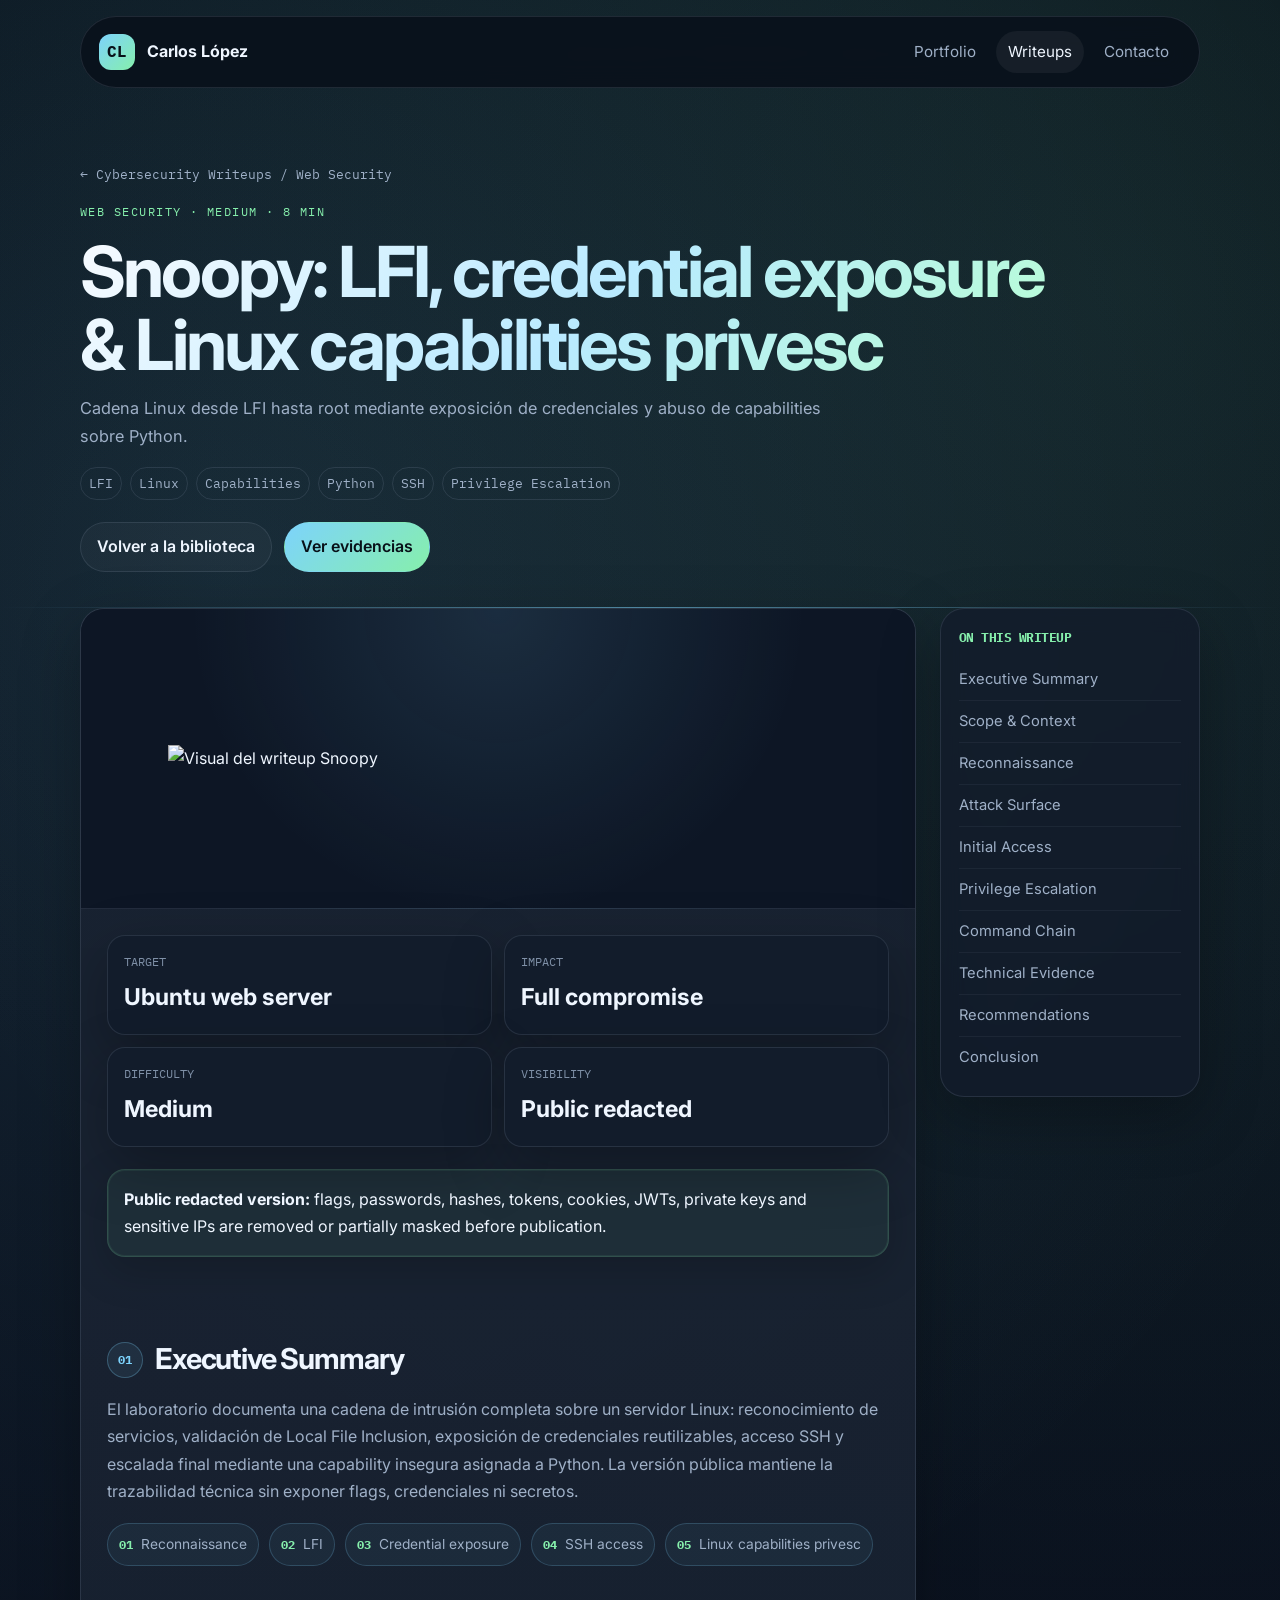
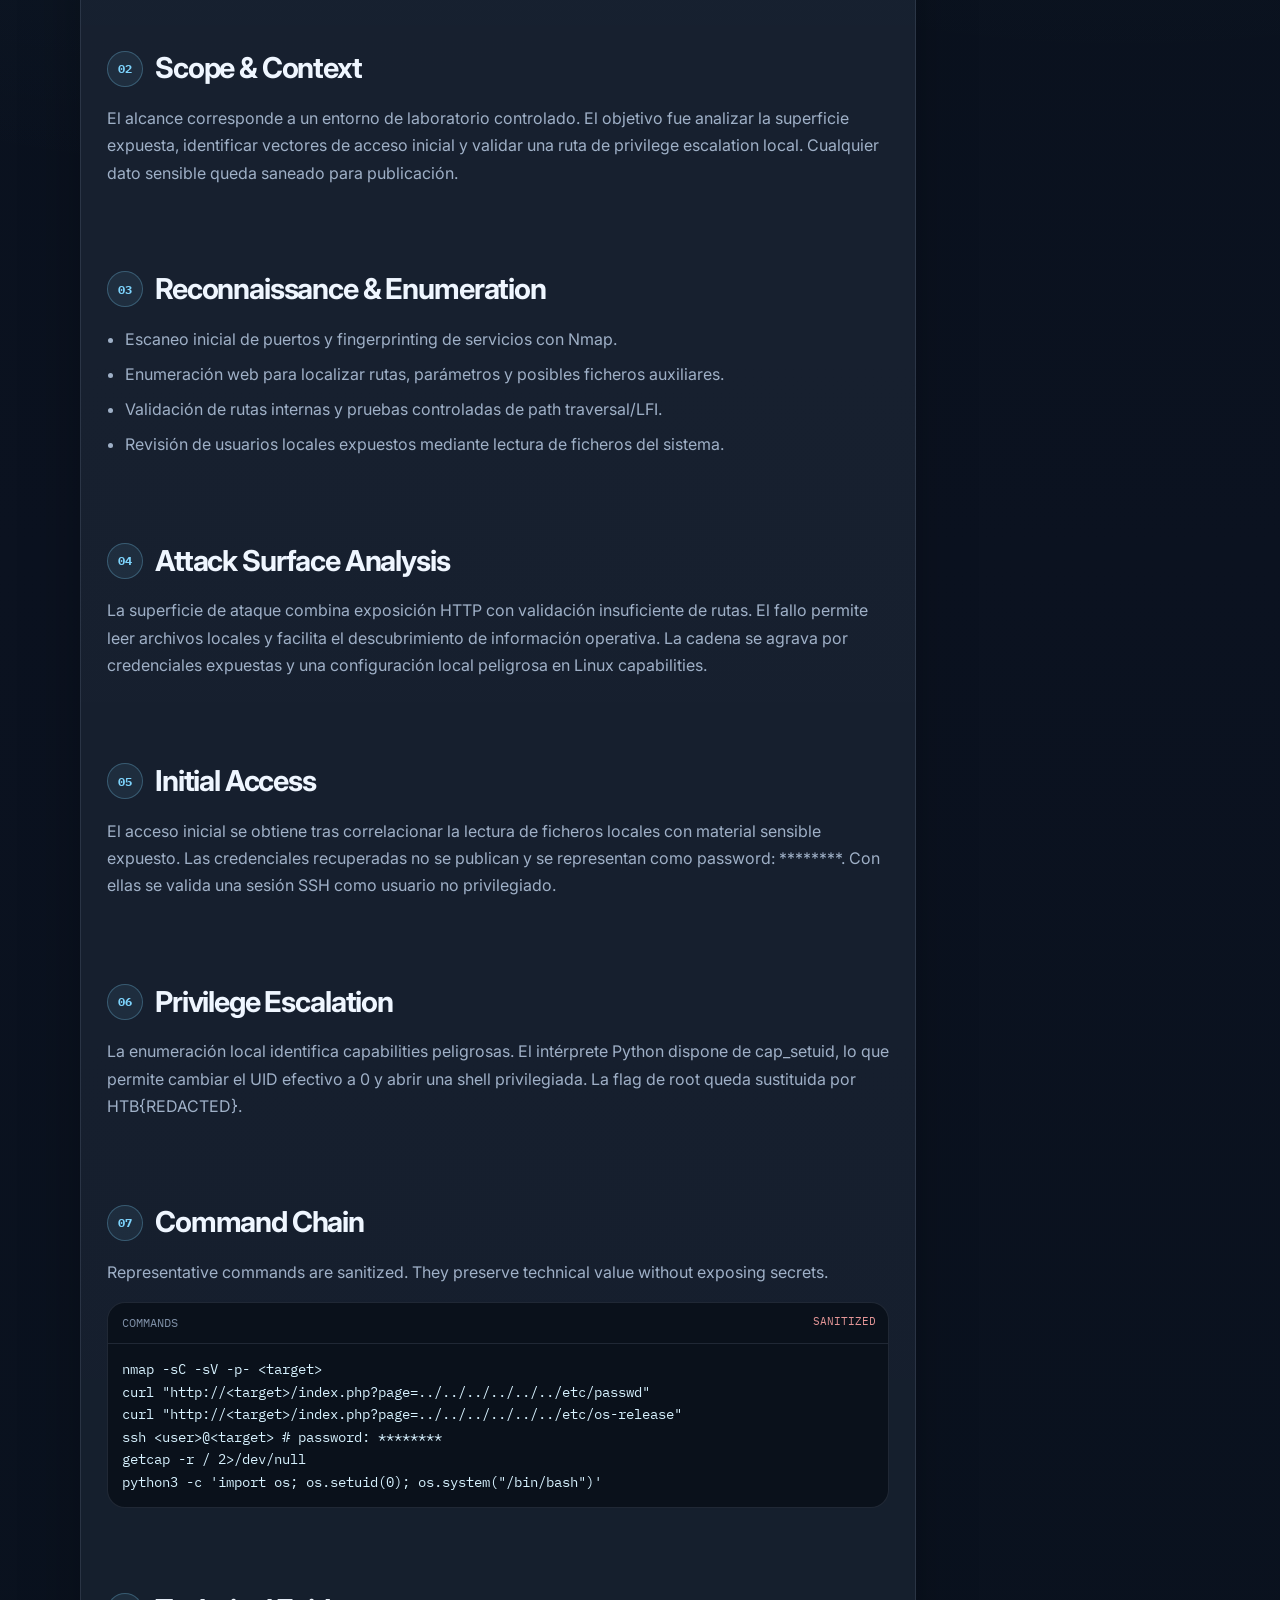
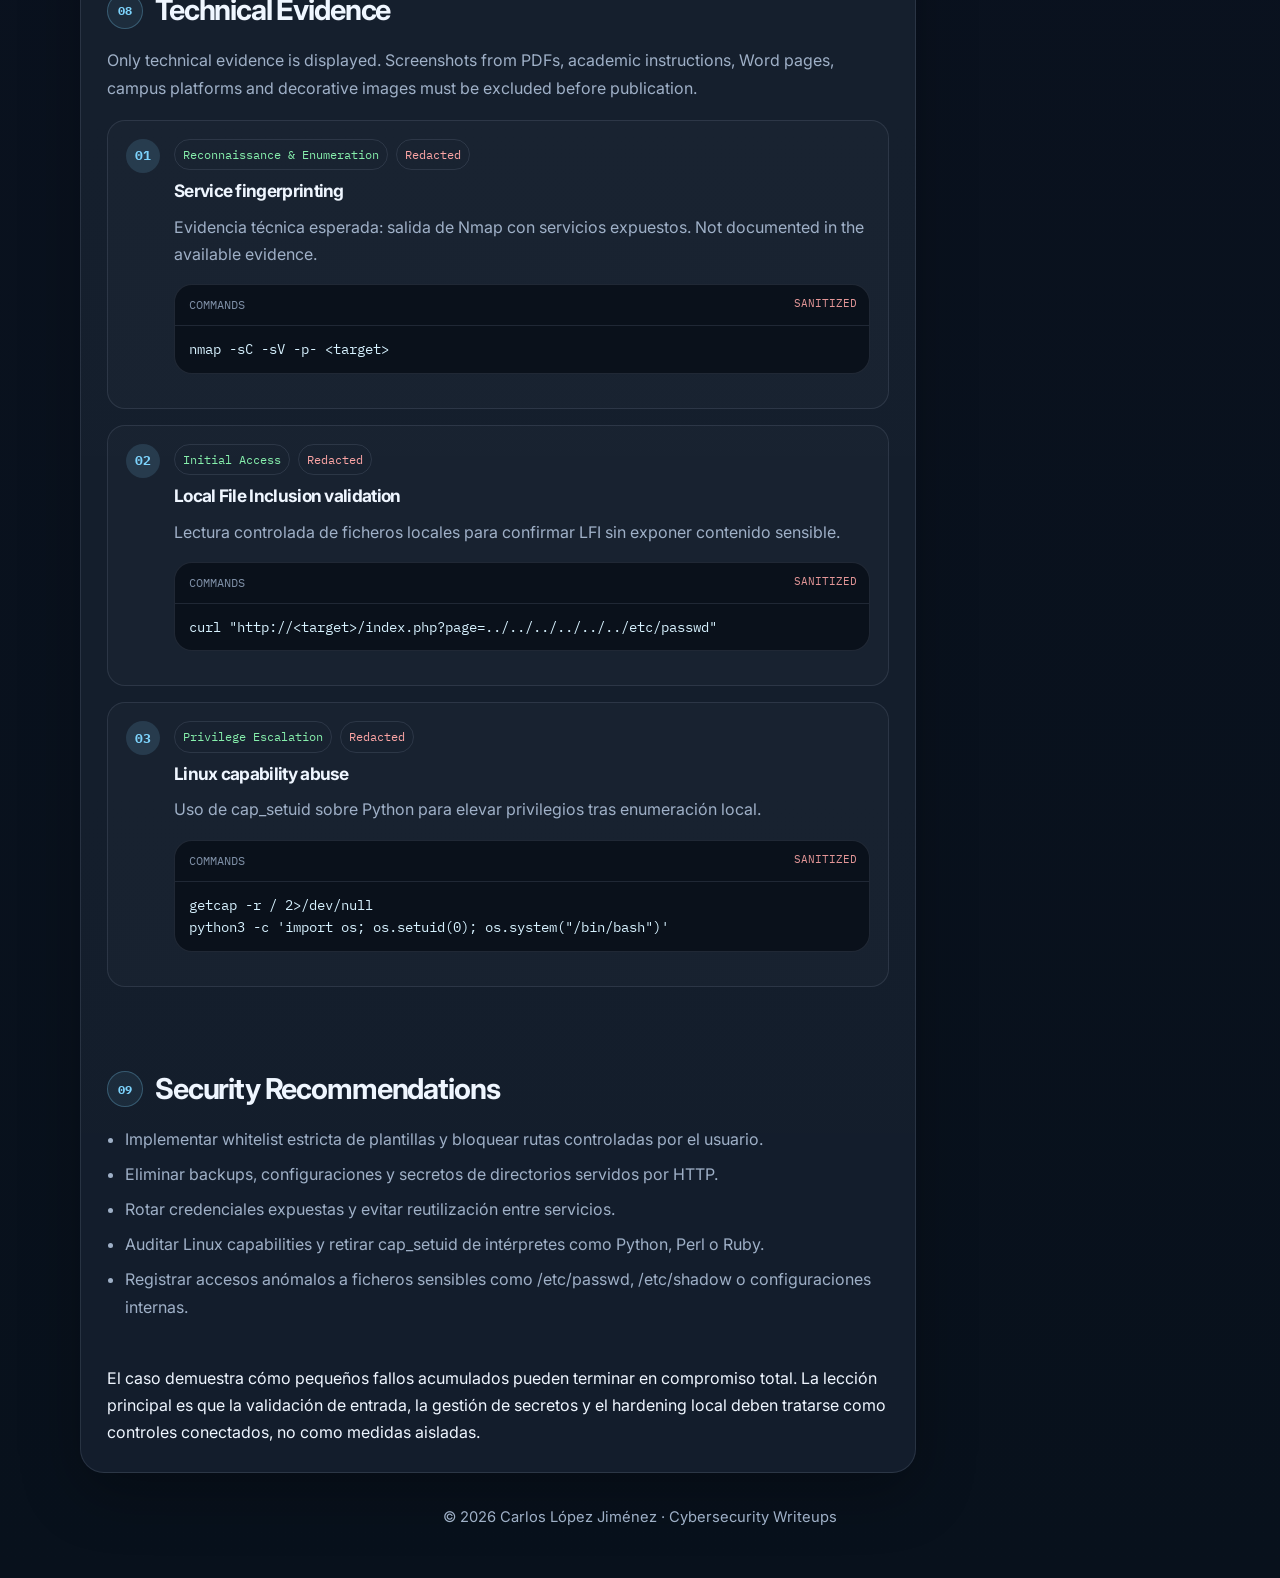
==== writeup.html @ 71ca0dce "Enable premium styling on dynamic writeup page" ====
<!DOCTYPE html>
<html lang="es">
<head>
  <meta charset="UTF-8" />
  <meta name="viewport" content="width=device-width, initial-scale=1.0" />
  <title>Cybersecurity Writeup | Carlos López Jiménez</title>
  <meta
    name="description"
    content="Writeup técnico web-first con metodología ofensiva, evidencias saneadas, recomendaciones y lectura premium para recruiters."
  />
  <meta property="og:title" content="Cybersecurity Writeup | Carlos López Jiménez" />
  <meta property="og:description" content="Writeup ofensivo profesional con cadena de ataque, evidencias y mitigaciones." />
  <meta property="og:type" content="article" />
  <link rel="preconnect" href="https://fonts.googleapis.com" />
  <link rel="preconnect" href="https://fonts.gstatic.com" crossorigin />
  <link
    href="https://fonts.googleapis.com/css2?family=IBM+Plex+Mono:wght@400;500;600&family=Inter:wght@400;500;600;700;800;900&display=swap"
    rel="stylesheet"
  />
  <link rel="stylesheet" href="assets/writeups/writeups.css" />
  <link rel="stylesheet" href="assets/writeups/writeups-premium.css" />
</head>
<body class="detail-page">
  <nav class="nav">
    <a class="brand" href="index.html">
      <span class="brand-mark">CL</span>
      <span>Carlos López</span>
    </a>
    <div class="nav-links">
      <a href="index.html">Portfolio</a>
      <a class="active" href="writeups.html">Writeups</a>
      <a href="index.html#contact">Contacto</a>
    </div>
  </nav>

  <header class="detail-hero">
    <div class="container">
      <div class="breadcrumb"><a href="writeups.html">← Cybersecurity Writeups</a> / <span id="breadcrumbCategory">Loading</span></div>
      <div class="eyebrow" id="detailEyebrow">Cybersecurity Writeup</div>
      <h1 id="detailTitle">Loading writeup...</h1>
      <p class="lead" id="detailSummary"></p>
      <div class="tag-strip" id="detailTags"></div>
      <div class="hero-actions">
        <a class="btn btn-secondary" href="writeups.html">Volver a la biblioteca</a>
        <a class="btn btn-primary" href="#technical-evidence">Ver evidencias</a>
      </div>
    </div>
  </header>

  <main class="container detail-grid">
    <article class="article">
      <div class="article-cover article-cover-soft">
        <img id="detailCover" alt="Visual del writeup" src="assets/imgs/cover-linux.svg" />
      </div>

      <div class="article-content">
        <section class="mini-metrics" aria-label="Resumen técnico">
          <div class="mini"><span>Target</span><strong id="metricTarget">Not documented</strong></div>
          <div class="mini"><span>Impact</span><strong id="metricImpact">Not documented</strong></div>
          <div class="mini"><span>Difficulty</span><strong id="metricDifficulty">Not documented</strong></div>
          <div class="mini"><span>Visibility</span><strong id="metricVisibility">Public redacted</strong></div>
        </section>

        <div class="callout">
          <strong>Public redacted version:</strong> flags, passwords, hashes, tokens, cookies, JWTs, private keys and sensitive IPs are removed or partially masked before publication.
        </div>

        <section id="executive-summary" class="writeup-section">
          <h2>Executive Summary</h2>
          <p id="executiveSummary"></p>
          <div class="kill-chain" id="killChain"></div>
        </section>

        <section id="scope-context" class="writeup-section">
          <h2>Scope &amp; Context</h2>
          <p id="scopeContext"></p>
        </section>

        <section id="reconnaissance-enumeration" class="writeup-section">
          <h2>Reconnaissance &amp; Enumeration</h2>
          <ul id="reconnaissanceEnumeration"></ul>
        </section>

        <section id="attack-surface-analysis" class="writeup-section">
          <h2>Attack Surface Analysis</h2>
          <p id="attackSurfaceAnalysis"></p>
        </section>

        <section id="initial-access" class="writeup-section">
          <h2>Initial Access</h2>
          <p id="initialAccess"></p>
        </section>

        <section id="privilege-escalation" class="writeup-section">
          <h2>Privilege Escalation</h2>
          <p id="privilegeEscalation"></p>
        </section>

        <section id="commands" class="writeup-section">
          <h2>Command Chain</h2>
          <p>Representative commands are sanitized. They preserve technical value without exposing secrets.</p>
          <div class="code"><pre id="commandChain"></pre></div>
        </section>

        <section id="technical-evidence" class="writeup-section">
          <h2>Technical Evidence</h2>
          <p>Only technical evidence is displayed. Screenshots from PDFs, academic instructions, Word pages, campus platforms and decorative images must be excluded before publication.</p>
          <div class="evidence-steps" id="evidenceSteps"></div>
        </section>

        <section id="security-recommendations" class="writeup-section">
          <h2>Security Recommendations</h2>
          <ul id="securityRecommendations"></ul>
        </section>

        <section id="conclusion" class="writeup-section">
          <h2>Conclusion</h2>
          <p id="conclusion"></p>
        </section>
      </div>
    </article>

    <aside class="toc">
      <h3>On this writeup</h3>
      <a href="#executive-summary">Executive Summary</a>
      <a href="#scope-context">Scope &amp; Context</a>
      <a href="#reconnaissance-enumeration">Reconnaissance</a>
      <a href="#attack-surface-analysis">Attack Surface</a>
      <a href="#initial-access">Initial Access</a>
      <a href="#privilege-escalation">Privilege Escalation</a>
      <a href="#commands">Command Chain</a>
      <a href="#technical-evidence">Technical Evidence</a>
      <a href="#security-recommendations">Recommendations</a>
      <a href="#conclusion">Conclusion</a>
    </aside>
  </main>

  <footer class="page-footer">© 2026 Carlos López Jiménez · Cybersecurity Writeups</footer>
  <script src="assets/writeups/writeups-data.js"></script>
  <script src="assets/writeups/writeup-detail.js"></script>
</body>
</html>
---- assets/writeups/writeups.css ----
:root {
  --bg: #0b111b;
  --bg-soft: #101827;
  --panel: #121c2b;
  --panel-2: #162234;
  --line: rgba(148, 163, 184, 0.16);
  --text: #eff6ff;
  --muted: #9fb0c7;
  --soft: #7f90a7;
  --accent: #7dd3fc;
  --accent-2: #86efac;
  --danger: #fca5a5;
  --radius-lg: 24px;
  --radius-md: 18px;
  --radius-sm: 14px;
  --shadow: 0 20px 60px rgba(0, 0, 0, 0.28);
  --max: 1120px;
  --font-body: "Inter", sans-serif;
  --font-mono: "IBM Plex Mono", monospace;
}

* {
  box-sizing: border-box;
  margin: 0;
  padding: 0;
}

html {
  scroll-behavior: smooth;
}

body {
  overflow-x: hidden;
  background: linear-gradient(180deg, #09111b 0%, #0b1220 100%);
  color: var(--text);
  font-family: var(--font-body);
  line-height: 1.7;
}

a {
  color: inherit;
  text-decoration: none;
}

img {
  display: block;
  max-width: 100%;
}

.container {
  width: min(var(--max), calc(100% - 32px));
  margin: 0 auto;
}

.nav {
  position: sticky;
  top: 0;
  z-index: 100;
  display: flex;
  align-items: center;
  justify-content: space-between;
  gap: 16px;
  width: min(var(--max), calc(100% - 32px));
  margin: 16px auto 0;
  padding: 14px 18px;
  border: 1px solid var(--line);
  border-radius: 999px;
  background: rgba(9, 17, 27, 0.9);
  backdrop-filter: blur(14px);
}

.brand {
  display: inline-flex;
  align-items: center;
  gap: 12px;
  font-weight: 700;
}

.brand-mark {
  display: grid;
  place-items: center;
  width: 36px;
  height: 36px;
  border-radius: 12px;
  background: linear-gradient(135deg, var(--accent), var(--accent-2));
  color: #081018;
  font-family: var(--font-mono);
  font-weight: 700;
}

.nav-links {
  display: flex;
  flex-wrap: wrap;
  gap: 8px;
}

.nav-links a {
  padding: 8px 12px;
  border-radius: 999px;
  color: var(--muted);
  font-size: 0.95rem;
}

.nav-links a:hover,
.nav-links a.active {
  color: var(--text);
  background: rgba(255, 255, 255, 0.05);
}

.hero,
.detail-hero {
  padding: 64px 0 36px;
}

.library-header {
  display: grid;
  grid-template-columns: minmax(0, 1fr) 300px;
  gap: 24px;
  align-items: start;
}

.eyebrow {
  margin-bottom: 12px;
  color: var(--accent-2);
  font-family: var(--font-mono);
  font-size: 0.76rem;
  letter-spacing: 0.12em;
  text-transform: uppercase;
}

h1,
.section-title,
h2,
h3 {
  letter-spacing: -0.04em;
}

h1 {
  margin-bottom: 14px;
  font-size: clamp(2.6rem, 6vw, 4.4rem);
  line-height: 1.04;
}

.section-title {
  font-size: clamp(1.8rem, 4vw, 2.8rem);
  line-height: 1.08;
}

.lead,
.article-content p,
.article-content li,
.toolbar-label,
.evidence figcaption,
.step-evidence figcaption {
  color: var(--muted);
}

.lead {
  max-width: 760px;
  font-size: 1.02rem;
}

.hero-actions,
.actions {
  display: flex;
  flex-wrap: wrap;
  gap: 12px;
  margin-top: 22px;
}

.btn {
  display: inline-flex;
  align-items: center;
  justify-content: center;
  min-height: 44px;
  padding: 10px 16px;
  border: 1px solid var(--line);
  border-radius: 999px;
  font-weight: 600;
  transition: 0.2s ease;
}

.btn:hover {
  border-color: rgba(125, 211, 252, 0.34);
  transform: translateY(-1px);
}

.btn-primary {
  background: linear-gradient(135deg, var(--accent), var(--accent-2));
  color: #081018;
  border-color: transparent;
}

.btn-secondary {
  background: rgba(255, 255, 255, 0.03);
}

.library-stats,
.mini-metrics {
  display: grid;
  grid-template-columns: repeat(2, 1fr);
  gap: 12px;
}

.mini {
  padding: 16px;
  border: 1px solid var(--line);
  border-radius: var(--radius-md);
  background: var(--panel);
  box-shadow: var(--shadow);
}

.mini span {
  display: block;
  color: var(--soft);
  font-family: var(--font-mono);
  font-size: 0.76rem;
  text-transform: uppercase;
}

.mini strong {
  display: block;
  margin-top: 6px;
  font-size: 1.45rem;
}

.section {
  padding: 40px 0 56px;
}

.toolbar-simple {
  display: grid;
  grid-template-columns: minmax(0, 1.2fr) 1fr 1fr;
  gap: 16px;
  margin-bottom: 28px;
  padding: 18px;
  border: 1px solid var(--line);
  border-radius: var(--radius-lg);
  background: var(--panel);
  box-shadow: var(--shadow);
}

.toolbar-field {
  display: grid;
  gap: 10px;
}

.toolbar-label {
  font-family: var(--font-mono);
  font-size: 0.76rem;
  text-transform: uppercase;
}

.search {
  width: 100%;
  min-height: 46px;
  padding: 0 14px;
  border: 1px solid var(--line);
  border-radius: 14px;
  background: var(--bg-soft);
  color: var(--text);
  font: inherit;
}

.filters {
  display: flex;
  flex-wrap: wrap;
  gap: 8px;
}

.chip {
  padding: 9px 12px;
  border: 1px solid var(--line);
  border-radius: 999px;
  background: var(--bg-soft);
  color: var(--muted);
  cursor: pointer;
  font: inherit;
  font-size: 0.85rem;
}

.chip.active,
.chip:hover {
  color: var(--text);
  border-color: rgba(125, 211, 252, 0.34);
}

.results-head {
  display: flex;
  align-items: end;
  justify-content: space-between;
  gap: 16px;
  margin-bottom: 24px;
}

.results-count {
  color: var(--muted);
  font-family: var(--font-mono);
  font-size: 0.82rem;
}

.grid,
.library-grid {
  display: grid;
  grid-template-columns: repeat(3, 1fr);
  gap: 18px;
}

.card,
.home-writeup-card {
  border: 1px solid var(--line);
  border-radius: var(--radius-lg);
  overflow: hidden;
  background: var(--panel);
  box-shadow: var(--shadow);
}

.card-preview,
.home-writeup-card .visual {
  position: relative;
  height: 190px;
  overflow: hidden;
  border-bottom: 1px solid var(--line);
}

.card-preview img,
.home-writeup-card .visual img {
  width: 100%;
  height: 100%;
  object-fit: cover;
}

.card-overlay-meta {
  position: absolute;
  inset: 12px 12px auto 12px;
  display: flex;
  justify-content: space-between;
  gap: 8px;
}

.card-difficulty,
.card-date,
.badge {
  padding: 6px 9px;
  border-radius: 999px;
  background: rgba(9, 17, 27, 0.8);
  border: 1px solid var(--line);
  color: var(--text);
  font-family: var(--font-mono);
  font-size: 0.72rem;
}

.card-body,
.home-writeup-card .body {
  padding: 18px;
}

.card-top {
  display: flex;
  align-items: center;
  justify-content: space-between;
  gap: 12px;
  margin-bottom: 12px;
}

.icon {
  font-size: 1.2rem;
}

.card h2,
.home-writeup-card h3 {
  margin-bottom: 8px;
  font-size: 1.12rem;
}

.card p,
.home-writeup-card p {
  color: var(--muted);
  font-size: 0.95rem;
}

.meta,
.tag-strip,
.card-foot,
.home-writeup-card .meta,
.home-writeup-card .tags,
.home-writeup-card .footer {
  display: flex;
  flex-wrap: wrap;
  gap: 8px;
}

.meta,
.tag-strip,
.home-writeup-card .meta,
.home-writeup-card .tags {
  margin-top: 14px;
}

.meta span,
.tag,
.card-foot,
.home-writeup-card .meta span,
.home-writeup-card .tags span,
.home-writeup-card .footer {
  color: var(--muted);
  font-size: 0.8rem;
}

.tag,
.home-writeup-card .tags span {
  padding: 5px 8px;
  border: 1px solid var(--line);
  border-radius: 999px;
  font-family: var(--font-mono);
}

.card-foot,
.home-writeup-card .footer {
  justify-content: space-between;
  margin-top: 16px;
}

.empty {
  display: none;
  margin-top: 18px;
  padding: 18px;
  border: 1px dashed var(--line);
  border-radius: var(--radius-md);
  color: var(--muted);
  text-align: center;
}

.breadcrumb {
  margin-bottom: 16px;
  color: var(--muted);
  font-family: var(--font-mono);
  font-size: 0.82rem;
}

.tag-strip {
  margin-top: 16px;
}

.detail-grid {
  display: grid;
  grid-template-columns: minmax(0, 1fr) 260px;
  gap: 24px;
  align-items: start;
}

.article,
.toc {
  border: 1px solid var(--line);
  border-radius: var(--radius-lg);
  background: var(--panel);
  box-shadow: var(--shadow);
}

.article-cover {
  height: 300px;
  overflow: hidden;
  border-bottom: 1px solid var(--line);
}

.article-cover img {
  width: 100%;
  height: 100%;
  object-fit: cover;
}

.article-cover-soft {
  display: flex;
  align-items: center;
  justify-content: center;
  background: radial-gradient(circle at top, rgba(125, 211, 252, 0.12), transparent 60%), #0d1625;
}

.article-cover-soft img {
  width: min(100%, 720px);
  height: auto;
  object-fit: contain;
  padding: 30px;
}

.article-content {
  padding: 26px;
}

.article-content h2 {
  margin: 34px 0 12px;
  font-size: 1.8rem;
}

.article-content h3 {
  margin-bottom: 8px;
  font-size: 1.08rem;
}

.article-content ul {
  padding-left: 18px;
}

.callout {
  margin-top: 22px;
  padding: 16px;
  border: 1px solid rgba(134, 239, 172, 0.18);
  border-radius: var(--radius-md);
  background: rgba(134, 239, 172, 0.06);
  color: var(--text);
}

.code {
  margin: 16px 0;
  border: 1px solid var(--line);
  border-radius: var(--radius-md);
  overflow: hidden;
  background: #0a111b;
}

.code.compact pre {
  padding: 12px 14px;
}

.code::before {
  content: "commands";
  display: block;
  padding: 10px 14px;
  border-bottom: 1px solid var(--line);
  color: var(--soft);
  font-family: var(--font-mono);
  font-size: 0.74rem;
  text-transform: uppercase;
}

pre {
  overflow: auto;
  padding: 14px;
  color: #d7f2ff;
  font-family: var(--font-mono);
  font-size: 0.88rem;
  line-height: 1.6;
}

.toc {
  position: sticky;
  top: 88px;
  padding: 18px;
}

.toc h3 {
  margin-bottom: 10px;
  color: var(--accent-2);
  font-family: var(--font-mono);
  font-size: 0.82rem;
  text-transform: uppercase;
}

.toc a {
  display: block;
  padding: 8px 0;
  color: var(--muted);
  font-size: 0.92rem;
}

.toc a:hover {
  color: var(--text);
}

.evidence-steps {
  display: grid;
  gap: 16px;
  margin-top: 18px;
}

.evidence-step {
  display: grid;
  grid-template-columns: auto minmax(0, 1fr);
  gap: 14px;
  padding: 18px;
  border: 1px solid var(--line);
  border-radius: var(--radius-md);
  background: rgba(255, 255, 255, 0.02);
}

.evidence-step-num {
  display: grid;
  place-items: center;
  width: 34px;
  height: 34px;
  border-radius: 999px;
  background: rgba(125, 211, 252, 0.14);
  color: var(--accent);
  font-family: var(--font-mono);
  font-size: 0.8rem;
  font-weight: 700;
}

.evidence-step-top {
  display: flex;
  flex-wrap: wrap;
  gap: 8px;
  align-items: center;
  margin-bottom: 6px;
}

.phase-badge,
.redacted-badge {
  display: inline-flex;
  align-items: center;
  padding: 5px 8px;
  border-radius: 999px;
  border: 1px solid var(--line);
  font-family: var(--font-mono);
  font-size: 0.72rem;
}

.phase-badge {
  color: var(--accent-2);
}

.redacted-badge {
  color: var(--danger);
}

.evidence-note {
  margin-top: 10px;
  padding-left: 12px;
  border-left: 2px solid rgba(125, 211, 252, 0.3);
  color: var(--muted);
  font-size: 0.92rem;
}

.accordion {
  margin-top: 16px;
}

.accordion details {
  padding: 14px;
  border: 1px solid var(--line);
  border-radius: var(--radius-sm);
  background: rgba(255, 255, 255, 0.02);
}

.accordion details + details {
  margin-top: 10px;
}

.accordion summary {
  cursor: pointer;
  font-weight: 600;
}

.page-footer {
  padding: 32px 0 48px;
  color: var(--muted);
  text-align: center;
  font-size: 0.92rem;
}

@media (max-width: 960px) {
  .library-header,
  .toolbar-simple,
  .grid,
  .library-grid,
  .detail-grid {
    grid-template-columns: 1fr;
  }

  .mini-metrics,
  .library-stats {
    grid-template-columns: repeat(2, 1fr);
  }

  .toc {
    position: static;
  }
}

@media (max-width: 720px) {
  .nav {
    border-radius: 24px;
  }

  .nav-links {
    display: none;
  }

  .btn {
    width: 100%;
  }

  .evidence-step {
    grid-template-columns: 1fr;
  }

  .mini-metrics,
  .library-stats {
    grid-template-columns: 1fr;
  }

  .article-content {
    padding: 20px;
  }
}
---- assets/writeups/writeups-premium.css ----
/* Premium writeup layer: web-first, recruiter-friendly offensive security reading experience */
.detail-page {
  background:
    radial-gradient(circle at 18% 12%, rgba(125, 211, 252, 0.11), transparent 28%),
    radial-gradient(circle at 88% 6%, rgba(134, 239, 172, 0.09), transparent 30%),
    linear-gradient(180deg, #07101a 0%, #0b1220 45%, #08111c 100%);
}

.detail-page .detail-hero {
  position: relative;
  overflow: hidden;
  padding-top: 76px;
}

.detail-page .detail-hero::after {
  content: "";
  position: absolute;
  inset: auto 0 0;
  height: 1px;
  background: linear-gradient(90deg, transparent, rgba(125, 211, 252, 0.55), transparent);
}

.detail-page h1 {
  max-width: 980px;
  background: linear-gradient(135deg, #f8fbff 0%, #b9eaff 52%, #b8ffd2 100%);
  -webkit-background-clip: text;
  background-clip: text;
  color: transparent;
}

.detail-page .article {
  overflow: hidden;
  background:
    linear-gradient(180deg, rgba(255,255,255,0.035), rgba(255,255,255,0.012)),
    rgba(18, 28, 43, 0.92);
}

.detail-page .article-content {
  counter-reset: writeup-section;
}

.writeup-section {
  position: relative;
  margin-top: 40px;
  padding-top: 4px;
}

.writeup-section h2 {
  display: flex;
  align-items: center;
  gap: 12px;
}

.writeup-section h2::before {
  counter-increment: writeup-section;
  content: counter(writeup-section, decimal-leading-zero);
  display: inline-grid;
  place-items: center;
  width: 34px;
  height: 34px;
  border: 1px solid rgba(125, 211, 252, 0.28);
  border-radius: 999px;
  color: var(--accent);
  background: rgba(125, 211, 252, 0.08);
  font-family: var(--font-mono);
  font-size: 0.78rem;
  letter-spacing: 0;
}

.kill-chain {
  display: flex;
  flex-wrap: wrap;
  gap: 10px;
  margin-top: 18px;
}

.kill-chain span {
  display: inline-flex;
  align-items: center;
  gap: 8px;
  padding: 9px 11px;
  border: 1px solid rgba(125, 211, 252, 0.2);
  border-radius: 999px;
  background: rgba(125, 211, 252, 0.055);
  color: var(--muted);
  font-size: 0.86rem;
}

.kill-chain strong {
  color: var(--accent-2);
  font-family: var(--font-mono);
  font-size: 0.72rem;
}

.step-evidence {
  margin-top: 14px;
  overflow: hidden;
  border: 1px solid var(--line);
  border-radius: var(--radius-md);
  background: rgba(0, 0, 0, 0.18);
}

.step-evidence img {
  width: 100%;
  max-height: 560px;
  object-fit: contain;
  background: #060b12;
}

.step-evidence figcaption {
  padding: 12px 14px;
  border-top: 1px solid var(--line);
  font-size: 0.88rem;
}

.evidence-empty {
  display: block;
}

.card,
.home-writeup-card,
.mini,
.article,
.toc,
.toolbar-simple {
  transition: transform 0.22s ease, border-color 0.22s ease, box-shadow 0.22s ease;
}

.card:hover,
.home-writeup-card:hover {
  transform: translateY(-4px);
  border-color: rgba(125, 211, 252, 0.35);
  box-shadow: 0 24px 80px rgba(0, 0, 0, 0.36);
}

.card-foot strong,
.home-writeup-card .footer strong {
  color: var(--accent-2);
}

.code {
  position: relative;
}

.code::after {
  content: "sanitized";
  position: absolute;
  top: 9px;
  right: 12px;
  color: rgba(252, 165, 165, 0.9);
  font-family: var(--font-mono);
  font-size: 0.68rem;
  text-transform: uppercase;
}

.toc {
  background: rgba(18, 28, 43, 0.78);
  backdrop-filter: blur(12px);
}

.toc a {
  border-bottom: 1px solid rgba(148, 163, 184, 0.08);
}

.toc a:last-child {
  border-bottom: 0;
}

.article-content li + li {
  margin-top: 8px;
}

.callout {
  box-shadow: inset 0 0 0 1px rgba(134, 239, 172, 0.08), 0 14px 40px rgba(0, 0, 0, 0.18);
}

@media (max-width: 720px) {
  .writeup-section h2 {
    align-items: flex-start;
    font-size: 1.52rem;
  }

  .kill-chain {
    display: grid;
  }
}
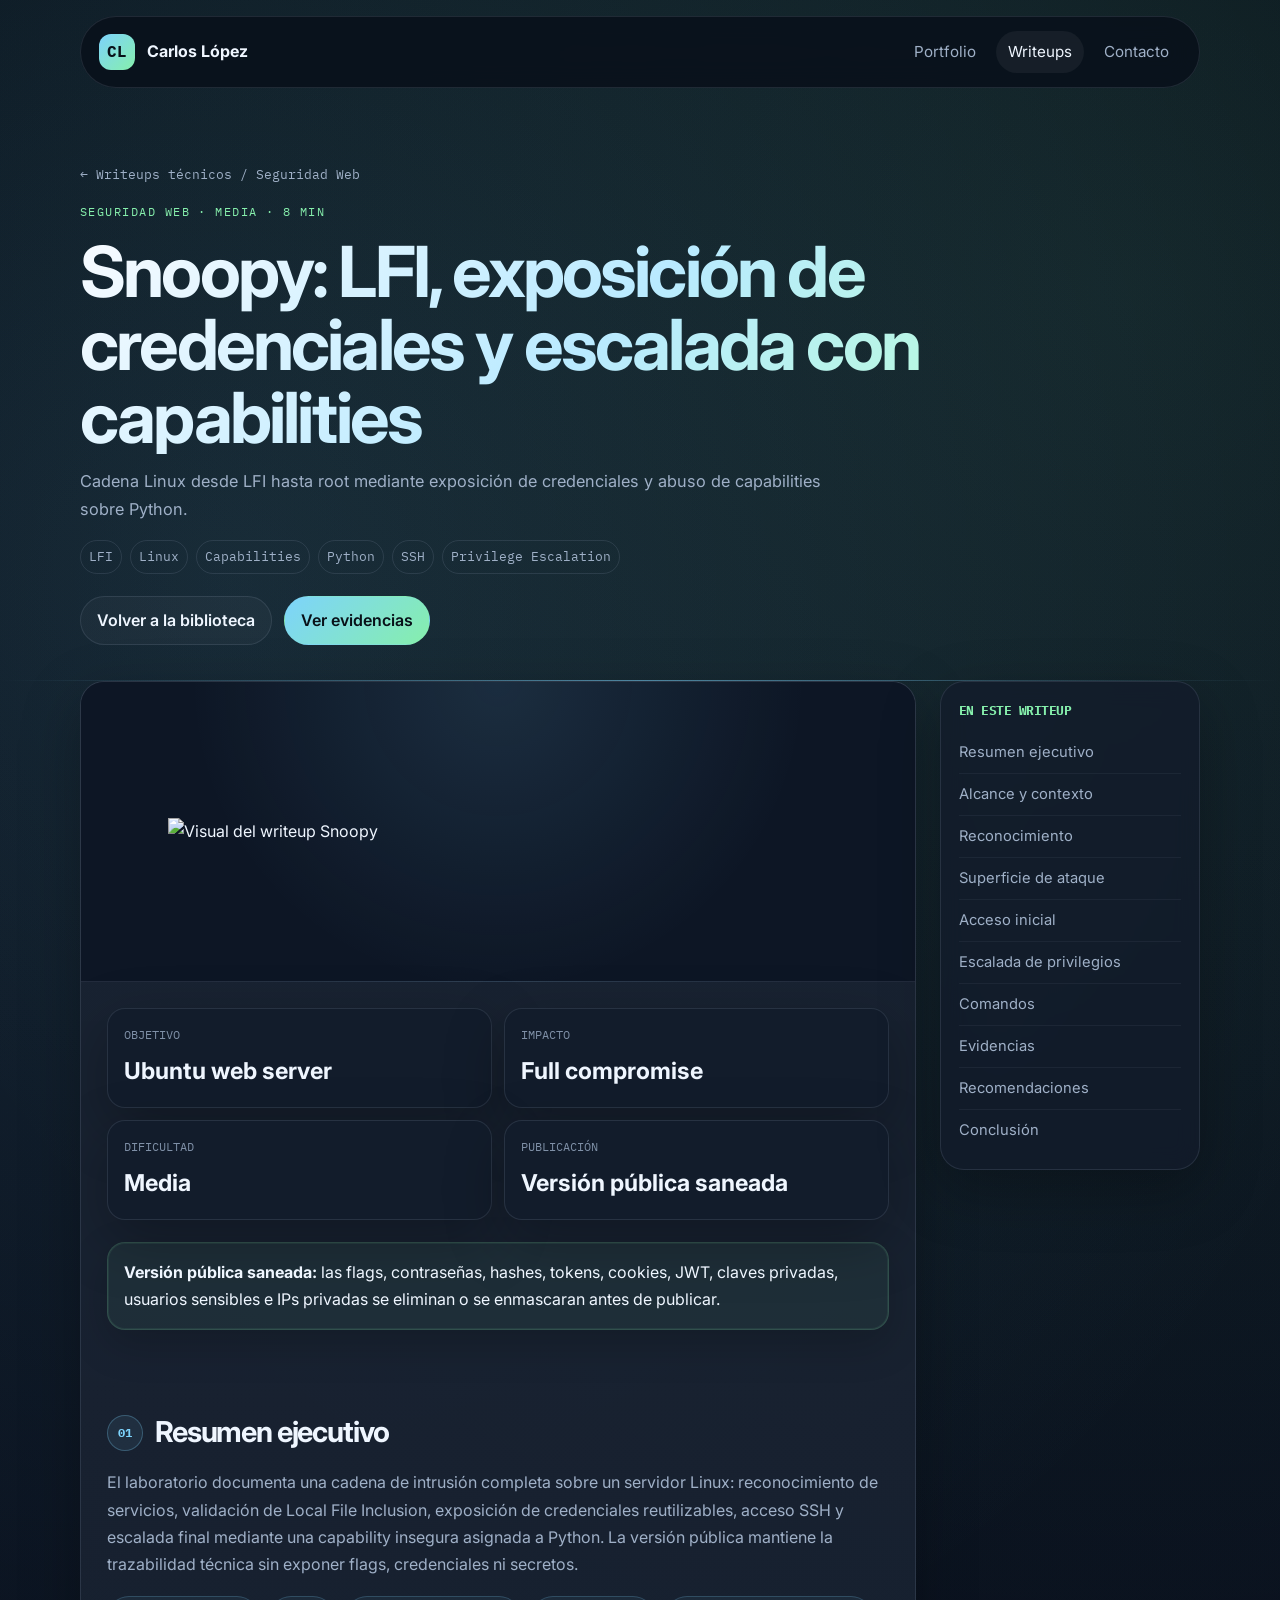
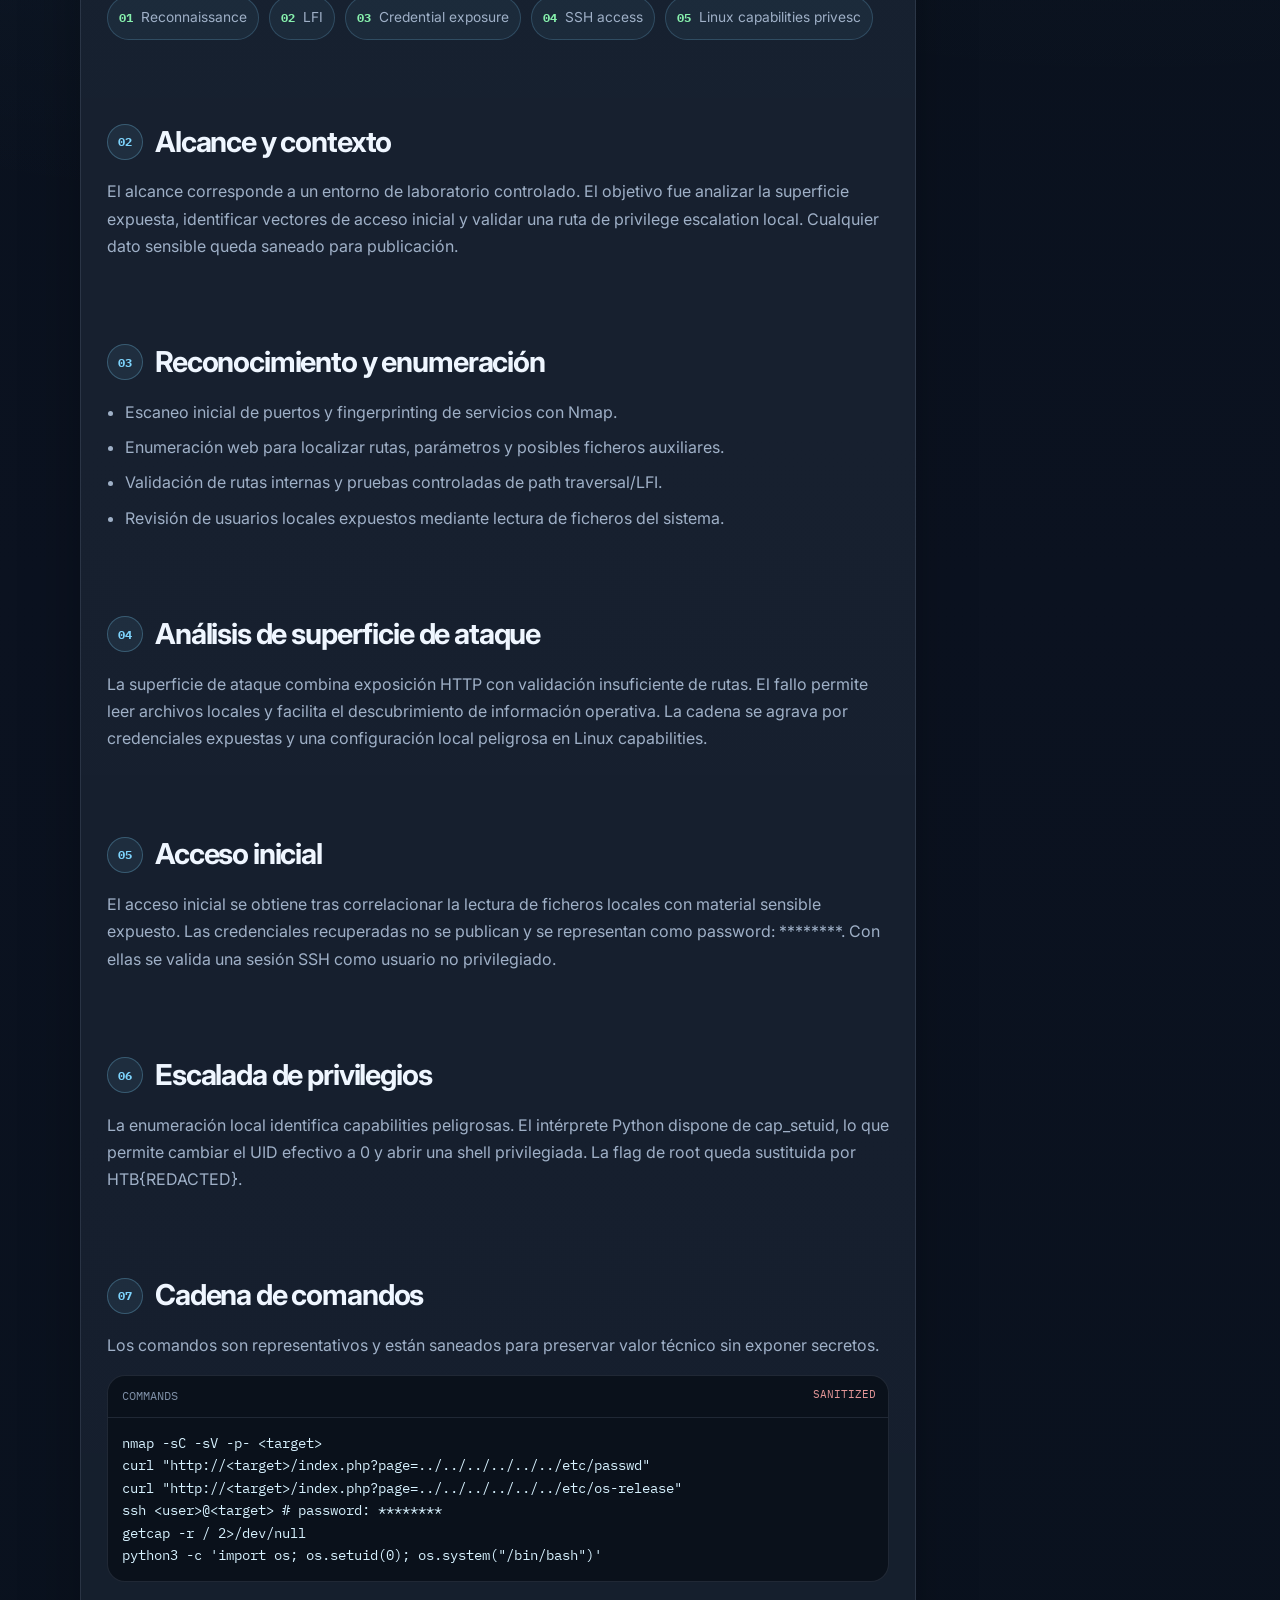
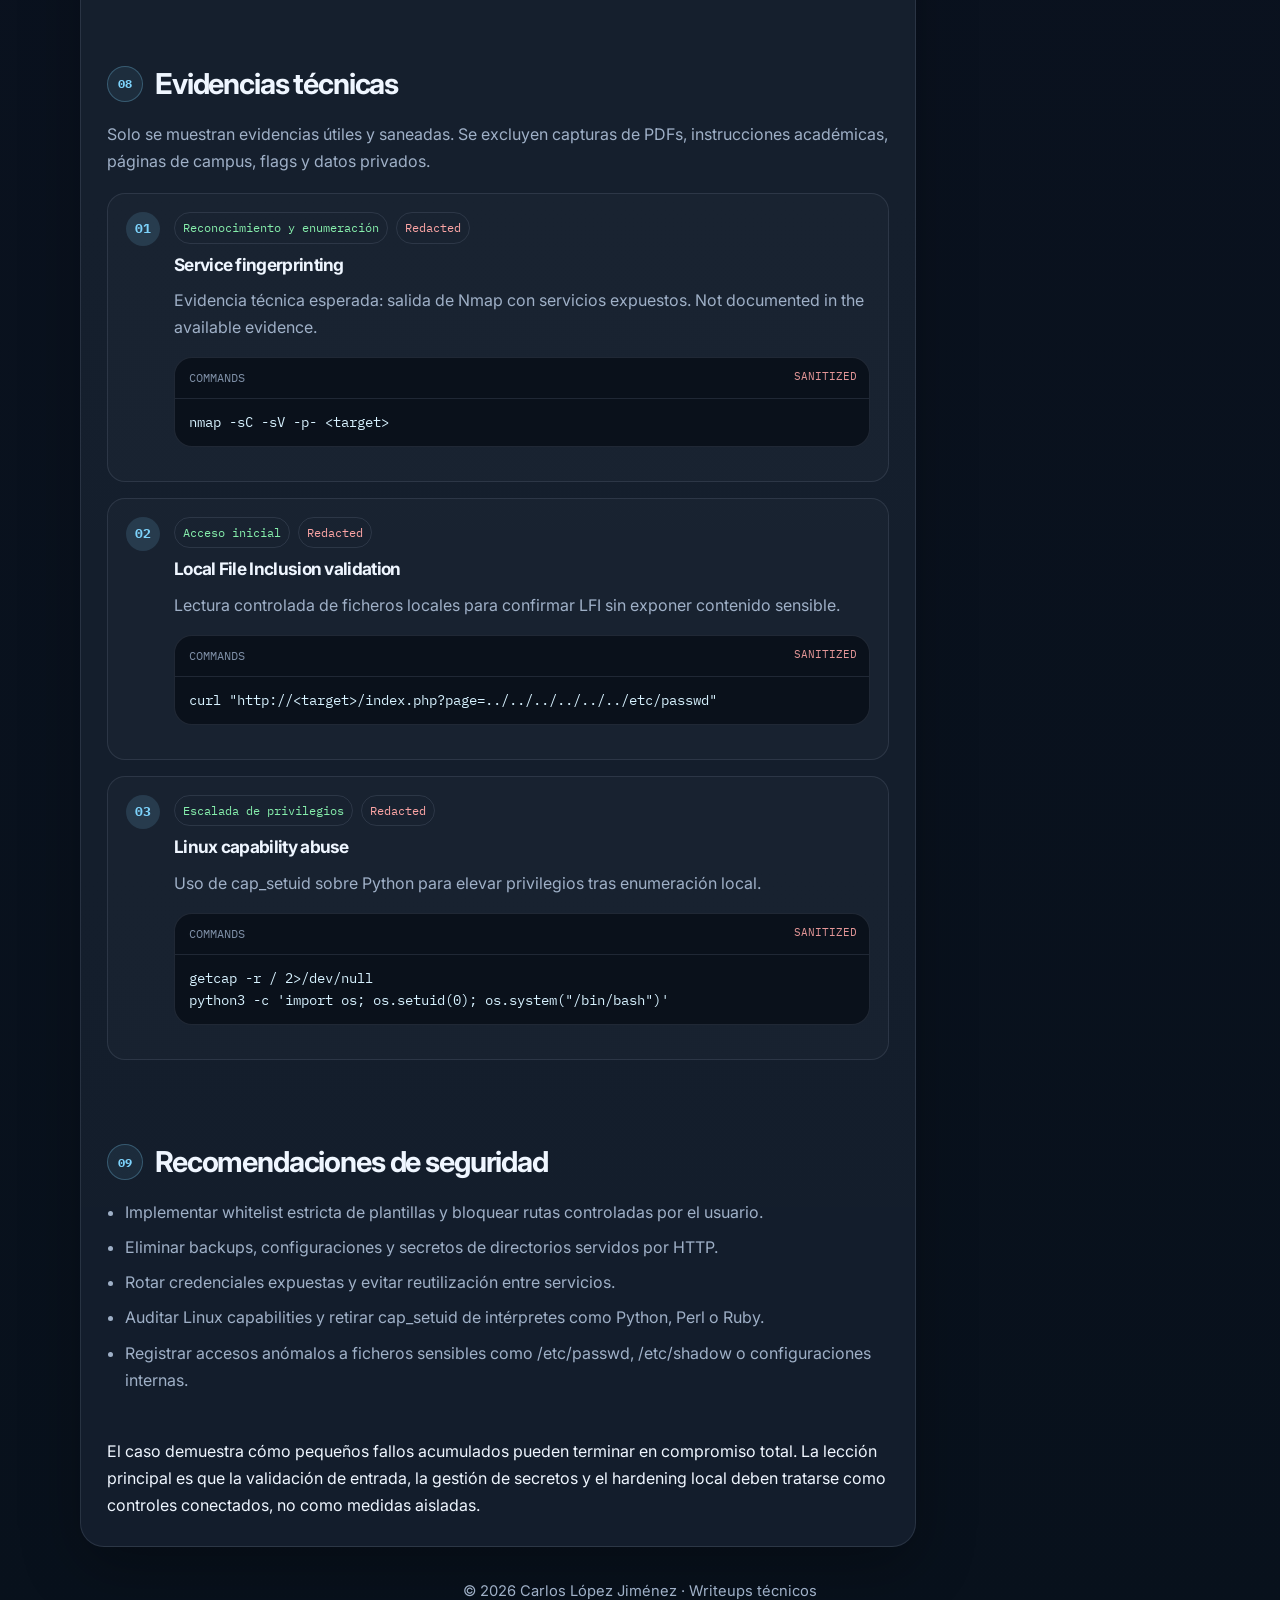
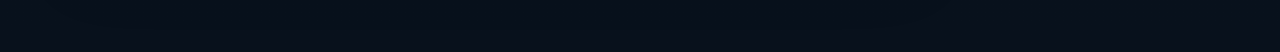
==== commit 3e65cb42: "Translate writeup detail page and load extra content" ====
--- a/writeup.html
+++ b/writeup.html
@@ -3,29 +3,20 @@
 <head>
   <meta charset="UTF-8" />
   <meta name="viewport" content="width=device-width, initial-scale=1.0" />
-  <title>Cybersecurity Writeup | Carlos López Jiménez</title>
-  <meta
-    name="description"
-    content="Writeup técnico web-first con metodología ofensiva, evidencias saneadas, recomendaciones y lectura premium para recruiters."
-  />
-  <meta property="og:title" content="Cybersecurity Writeup | Carlos López Jiménez" />
+  <title>Writeup técnico | Carlos López Jiménez</title>
+  <meta name="description" content="Writeup técnico web-first con metodología ofensiva, evidencias saneadas, recomendaciones y lectura profesional para reclutadores." />
+  <meta property="og:title" content="Writeup técnico | Carlos López Jiménez" />
   <meta property="og:description" content="Writeup ofensivo profesional con cadena de ataque, evidencias y mitigaciones." />
   <meta property="og:type" content="article" />
   <link rel="preconnect" href="https://fonts.googleapis.com" />
   <link rel="preconnect" href="https://fonts.gstatic.com" crossorigin />
-  <link
-    href="https://fonts.googleapis.com/css2?family=IBM+Plex+Mono:wght@400;500;600&family=Inter:wght@400;500;600;700;800;900&display=swap"
-    rel="stylesheet"
-  />
+  <link href="https://fonts.googleapis.com/css2?family=IBM+Plex+Mono:wght@400;500;600&family=Inter:wght@400;500;600;700;800;900&display=swap" rel="stylesheet" />
   <link rel="stylesheet" href="assets/writeups/writeups.css" />
   <link rel="stylesheet" href="assets/writeups/writeups-premium.css" />
 </head>
 <body class="detail-page">
-  <nav class="nav">
-    <a class="brand" href="index.html">
-      <span class="brand-mark">CL</span>
-      <span>Carlos López</span>
-    </a>
+  <nav class="nav" aria-label="Navegación principal">
+    <a class="brand" href="index.html"><span class="brand-mark">CL</span><span>Carlos López</span></a>
     <div class="nav-links">
       <a href="index.html">Portfolio</a>
       <a class="active" href="writeups.html">Writeups</a>
@@ -35,9 +26,9 @@
 
   <header class="detail-hero">
     <div class="container">
-      <div class="breadcrumb"><a href="writeups.html">← Cybersecurity Writeups</a> / <span id="breadcrumbCategory">Loading</span></div>
-      <div class="eyebrow" id="detailEyebrow">Cybersecurity Writeup</div>
-      <h1 id="detailTitle">Loading writeup...</h1>
+      <div class="breadcrumb"><a href="writeups.html">← Writeups técnicos</a> / <span id="breadcrumbCategory">Cargando</span></div>
+      <div class="eyebrow" id="detailEyebrow">Writeup técnico</div>
+      <h1 id="detailTitle">Cargando writeup...</h1>
       <p class="lead" id="detailSummary"></p>
       <div class="tag-strip" id="detailTags"></div>
       <div class="hero-actions">
@@ -50,93 +41,94 @@
   <main class="container detail-grid">
     <article class="article">
       <div class="article-cover article-cover-soft">
-        <img id="detailCover" alt="Visual del writeup" src="assets/imgs/cover-linux.svg" />
+        <img id="detailCover" alt="Visual del writeup" src="assets/imgs/cover-linux.svg" loading="lazy" />
       </div>
 
       <div class="article-content">
         <section class="mini-metrics" aria-label="Resumen técnico">
-          <div class="mini"><span>Target</span><strong id="metricTarget">Not documented</strong></div>
-          <div class="mini"><span>Impact</span><strong id="metricImpact">Not documented</strong></div>
-          <div class="mini"><span>Difficulty</span><strong id="metricDifficulty">Not documented</strong></div>
-          <div class="mini"><span>Visibility</span><strong id="metricVisibility">Public redacted</strong></div>
+          <div class="mini"><span>Objetivo</span><strong id="metricTarget">No documentado</strong></div>
+          <div class="mini"><span>Impacto</span><strong id="metricImpact">No documentado</strong></div>
+          <div class="mini"><span>Dificultad</span><strong id="metricDifficulty">No documentado</strong></div>
+          <div class="mini"><span>Publicación</span><strong id="metricVisibility">Versión pública saneada</strong></div>
         </section>
 
         <div class="callout">
-          <strong>Public redacted version:</strong> flags, passwords, hashes, tokens, cookies, JWTs, private keys and sensitive IPs are removed or partially masked before publication.
+          <strong>Versión pública saneada:</strong> las flags, contraseñas, hashes, tokens, cookies, JWT, claves privadas, usuarios sensibles e IPs privadas se eliminan o se enmascaran antes de publicar.
         </div>
 
         <section id="executive-summary" class="writeup-section">
-          <h2>Executive Summary</h2>
+          <h2>Resumen ejecutivo</h2>
           <p id="executiveSummary"></p>
           <div class="kill-chain" id="killChain"></div>
         </section>
 
         <section id="scope-context" class="writeup-section">
-          <h2>Scope &amp; Context</h2>
+          <h2>Alcance y contexto</h2>
           <p id="scopeContext"></p>
         </section>
 
         <section id="reconnaissance-enumeration" class="writeup-section">
-          <h2>Reconnaissance &amp; Enumeration</h2>
+          <h2>Reconocimiento y enumeración</h2>
           <ul id="reconnaissanceEnumeration"></ul>
         </section>
 
         <section id="attack-surface-analysis" class="writeup-section">
-          <h2>Attack Surface Analysis</h2>
+          <h2>Análisis de superficie de ataque</h2>
           <p id="attackSurfaceAnalysis"></p>
         </section>
 
         <section id="initial-access" class="writeup-section">
-          <h2>Initial Access</h2>
+          <h2>Acceso inicial</h2>
           <p id="initialAccess"></p>
         </section>
 
         <section id="privilege-escalation" class="writeup-section">
-          <h2>Privilege Escalation</h2>
+          <h2>Escalada de privilegios</h2>
           <p id="privilegeEscalation"></p>
         </section>
 
         <section id="commands" class="writeup-section">
-          <h2>Command Chain</h2>
-          <p>Representative commands are sanitized. They preserve technical value without exposing secrets.</p>
+          <h2>Cadena de comandos</h2>
+          <p>Los comandos son representativos y están saneados para preservar valor técnico sin exponer secretos.</p>
           <div class="code"><pre id="commandChain"></pre></div>
         </section>
 
         <section id="technical-evidence" class="writeup-section">
-          <h2>Technical Evidence</h2>
-          <p>Only technical evidence is displayed. Screenshots from PDFs, academic instructions, Word pages, campus platforms and decorative images must be excluded before publication.</p>
+          <h2>Evidencias técnicas</h2>
+          <p>Solo se muestran evidencias útiles y saneadas. Se excluyen capturas de PDFs, instrucciones académicas, páginas de campus, flags y datos privados.</p>
           <div class="evidence-steps" id="evidenceSteps"></div>
         </section>
 
         <section id="security-recommendations" class="writeup-section">
-          <h2>Security Recommendations</h2>
+          <h2>Recomendaciones de seguridad</h2>
           <ul id="securityRecommendations"></ul>
         </section>
 
         <section id="conclusion" class="writeup-section">
-          <h2>Conclusion</h2>
+          <h2>Conclusión</h2>
           <p id="conclusion"></p>
         </section>
       </div>
     </article>
 
-    <aside class="toc">
-      <h3>On this writeup</h3>
-      <a href="#executive-summary">Executive Summary</a>
-      <a href="#scope-context">Scope &amp; Context</a>
-      <a href="#reconnaissance-enumeration">Reconnaissance</a>
-      <a href="#attack-surface-analysis">Attack Surface</a>
-      <a href="#initial-access">Initial Access</a>
-      <a href="#privilege-escalation">Privilege Escalation</a>
-      <a href="#commands">Command Chain</a>
-      <a href="#technical-evidence">Technical Evidence</a>
-      <a href="#security-recommendations">Recommendations</a>
-      <a href="#conclusion">Conclusion</a>
+    <aside class="toc" aria-label="Índice del writeup">
+      <h3>En este writeup</h3>
+      <a href="#executive-summary">Resumen ejecutivo</a>
+      <a href="#scope-context">Alcance y contexto</a>
+      <a href="#reconnaissance-enumeration">Reconocimiento</a>
+      <a href="#attack-surface-analysis">Superficie de ataque</a>
+      <a href="#initial-access">Acceso inicial</a>
+      <a href="#privilege-escalation">Escalada de privilegios</a>
+      <a href="#commands">Comandos</a>
+      <a href="#technical-evidence">Evidencias</a>
+      <a href="#security-recommendations">Recomendaciones</a>
+      <a href="#conclusion">Conclusión</a>
     </aside>
   </main>
 
-  <footer class="page-footer">© 2026 Carlos López Jiménez · Cybersecurity Writeups</footer>
+  <footer class="page-footer">© 2026 Carlos López Jiménez · Writeups técnicos</footer>
   <script src="assets/writeups/writeups-data.js"></script>
+  <script src="assets/writeups/writeups-extra.js"></script>
   <script src="assets/writeups/writeup-detail.js"></script>
 </body>
 </html>
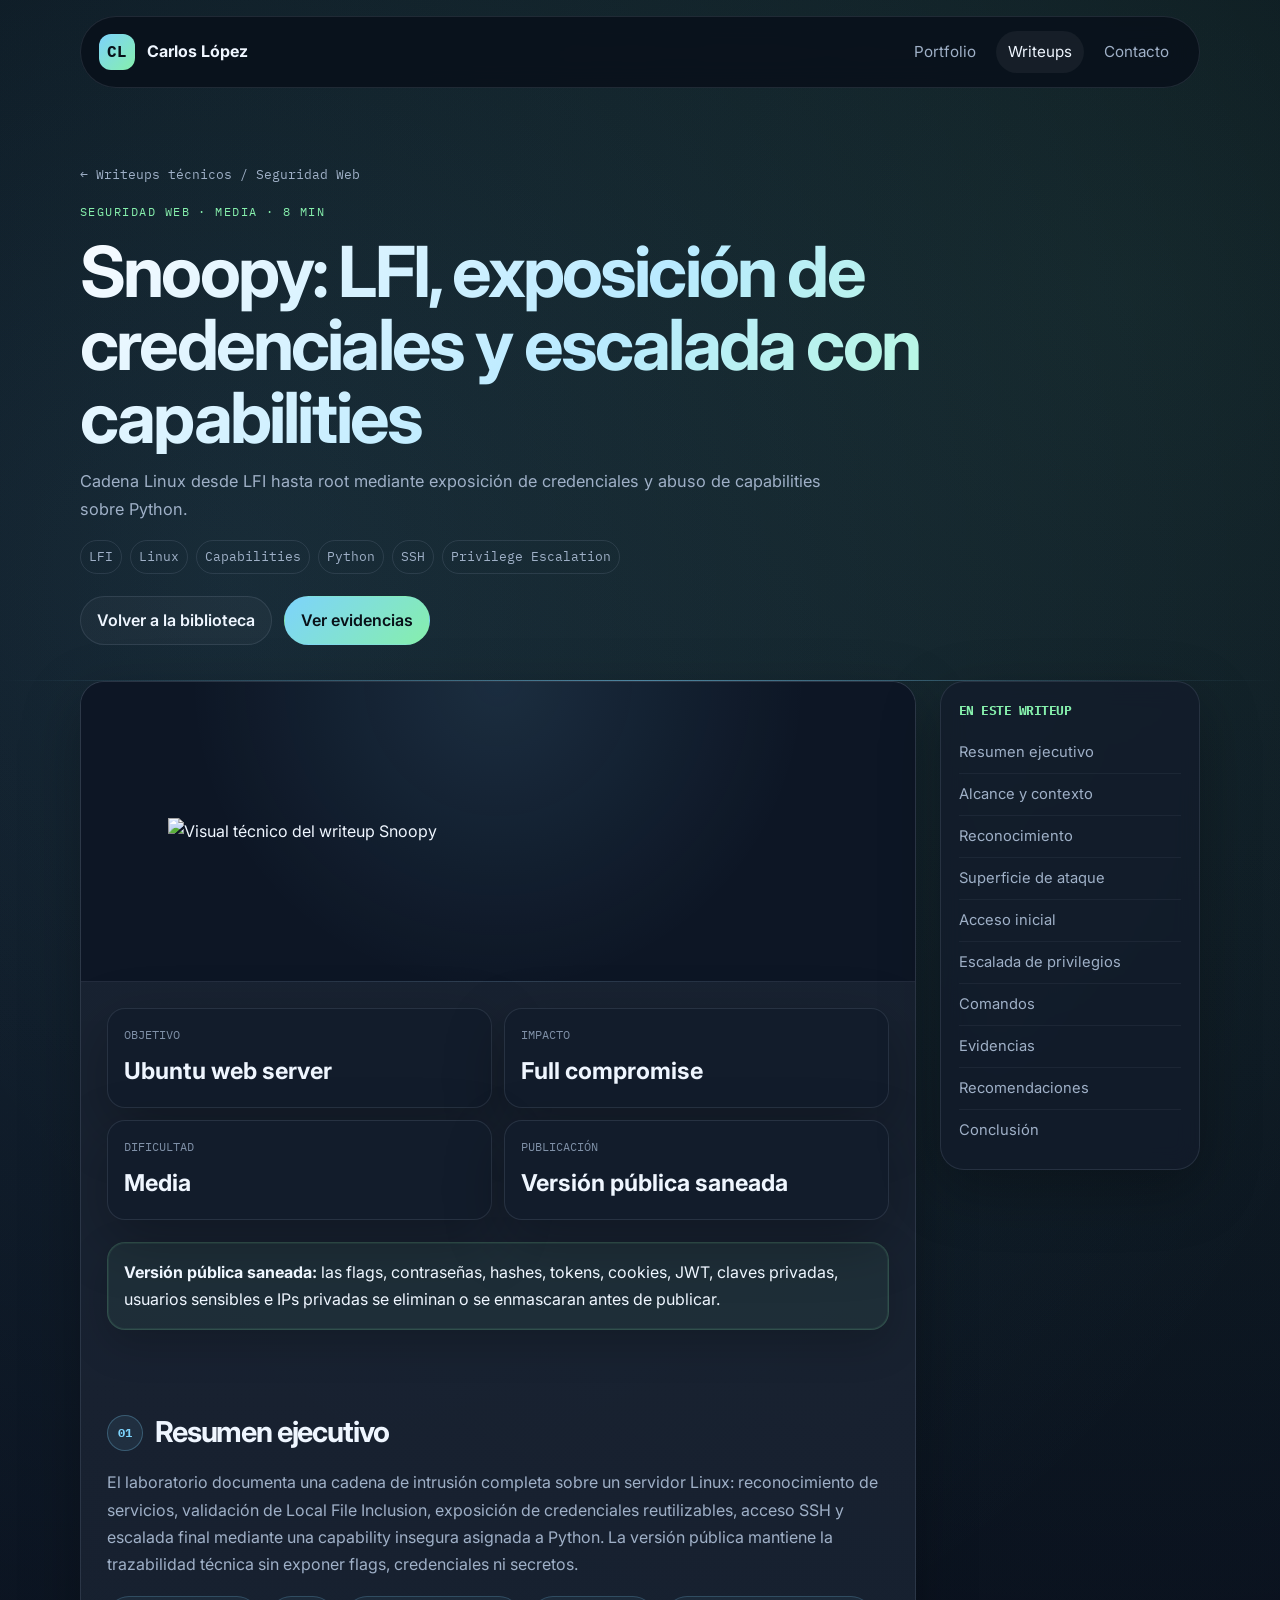
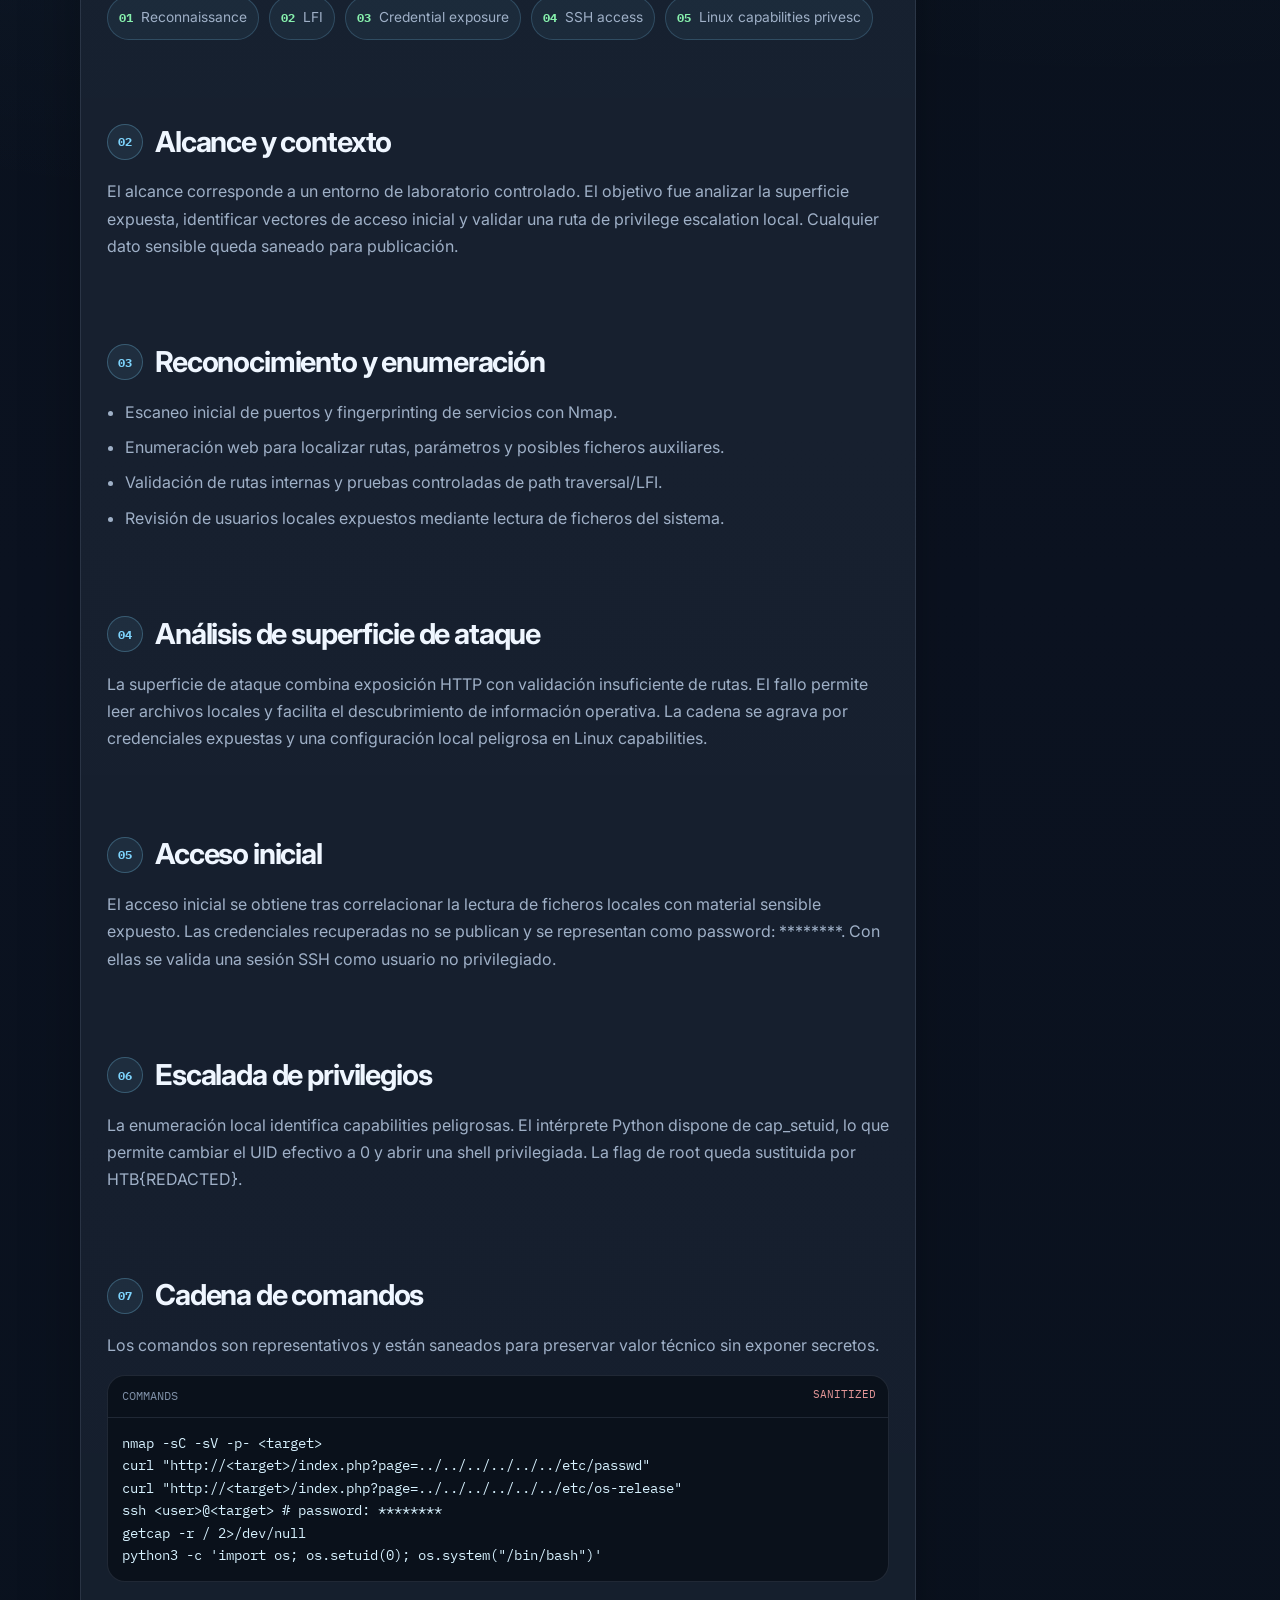
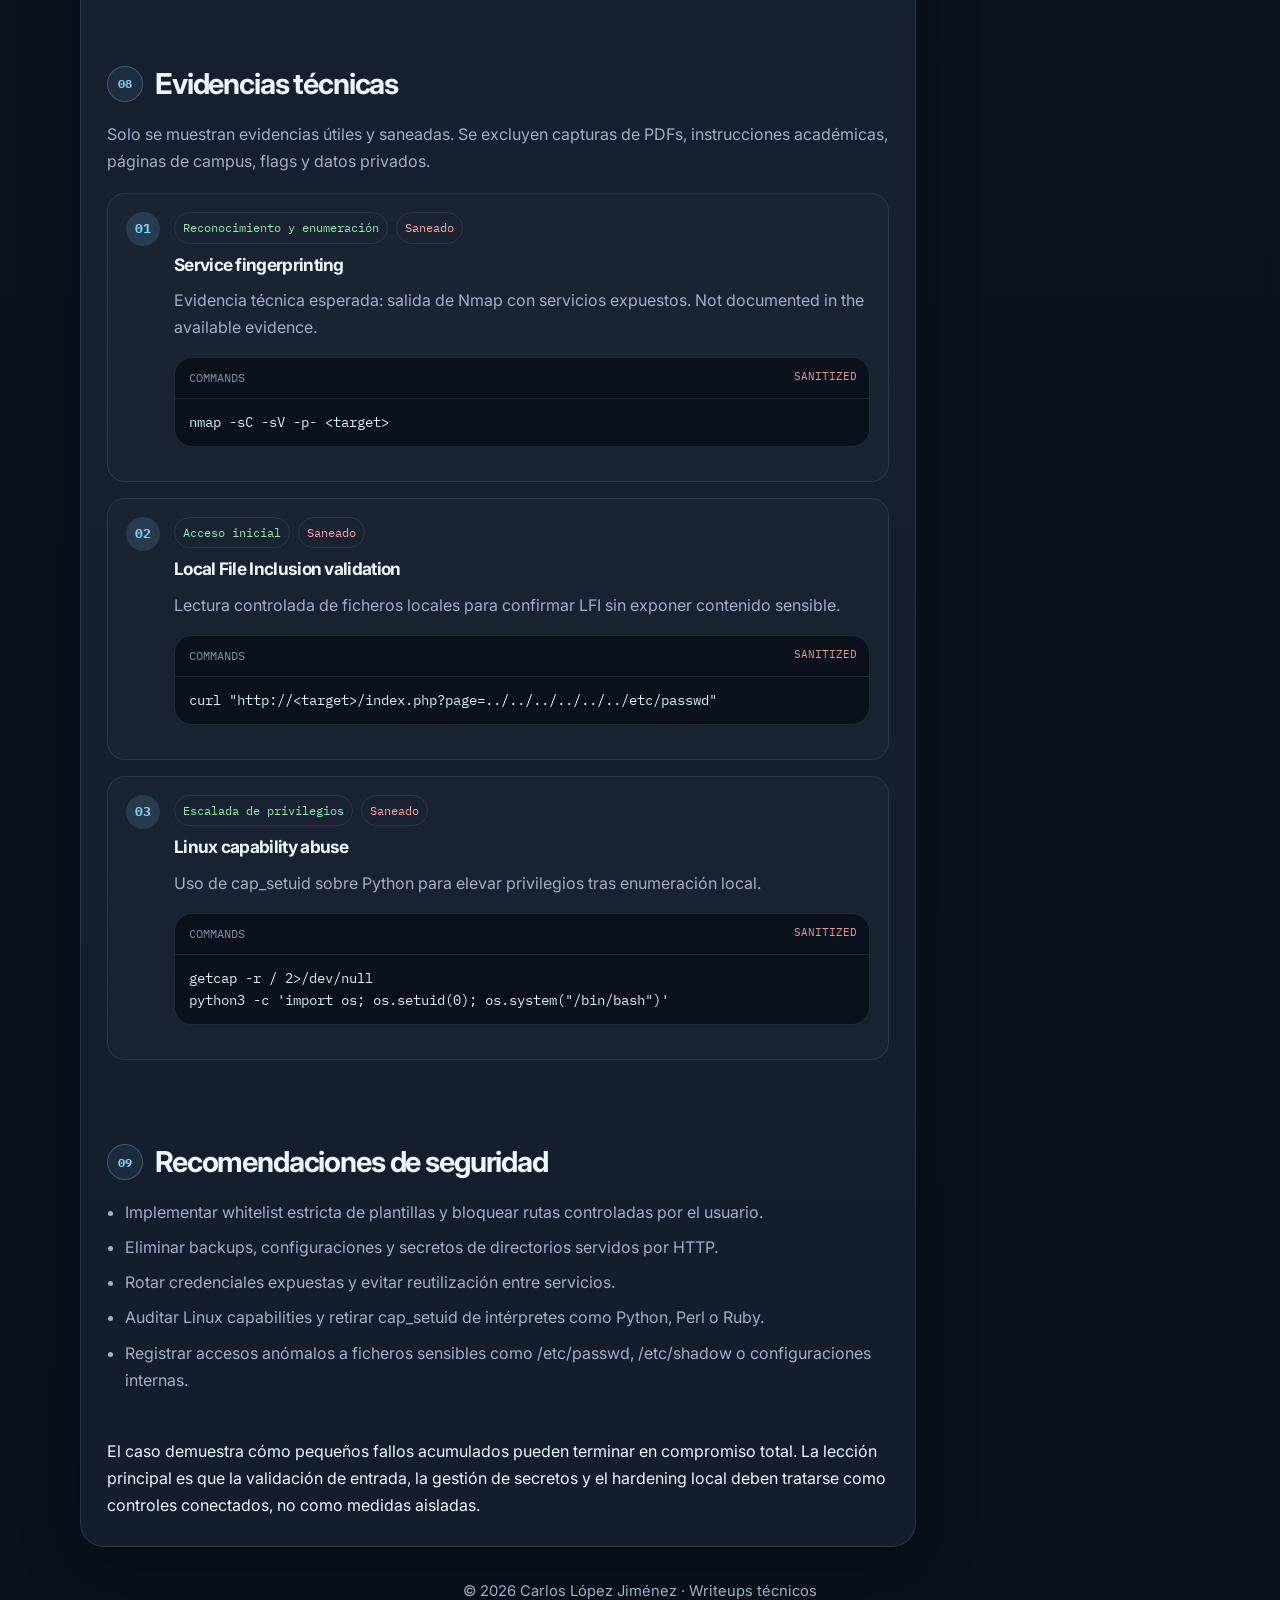
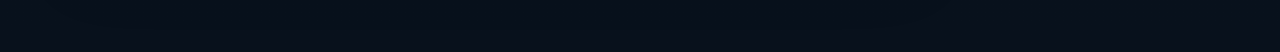
==== commit d83322b6: "Load real evidence image map on writeup detail" ====
--- a/writeup.html
+++ b/writeup.html
@@ -56,58 +56,16 @@
           <strong>Versión pública saneada:</strong> las flags, contraseñas, hashes, tokens, cookies, JWT, claves privadas, usuarios sensibles e IPs privadas se eliminan o se enmascaran antes de publicar.
         </div>
 
-        <section id="executive-summary" class="writeup-section">
-          <h2>Resumen ejecutivo</h2>
-          <p id="executiveSummary"></p>
-          <div class="kill-chain" id="killChain"></div>
-        </section>
-
-        <section id="scope-context" class="writeup-section">
-          <h2>Alcance y contexto</h2>
-          <p id="scopeContext"></p>
-        </section>
-
-        <section id="reconnaissance-enumeration" class="writeup-section">
-          <h2>Reconocimiento y enumeración</h2>
-          <ul id="reconnaissanceEnumeration"></ul>
-        </section>
-
-        <section id="attack-surface-analysis" class="writeup-section">
-          <h2>Análisis de superficie de ataque</h2>
-          <p id="attackSurfaceAnalysis"></p>
-        </section>
-
-        <section id="initial-access" class="writeup-section">
-          <h2>Acceso inicial</h2>
-          <p id="initialAccess"></p>
-        </section>
-
-        <section id="privilege-escalation" class="writeup-section">
-          <h2>Escalada de privilegios</h2>
-          <p id="privilegeEscalation"></p>
-        </section>
-
-        <section id="commands" class="writeup-section">
-          <h2>Cadena de comandos</h2>
-          <p>Los comandos son representativos y están saneados para preservar valor técnico sin exponer secretos.</p>
-          <div class="code"><pre id="commandChain"></pre></div>
-        </section>
-
-        <section id="technical-evidence" class="writeup-section">
-          <h2>Evidencias técnicas</h2>
-          <p>Solo se muestran evidencias útiles y saneadas. Se excluyen capturas de PDFs, instrucciones académicas, páginas de campus, flags y datos privados.</p>
-          <div class="evidence-steps" id="evidenceSteps"></div>
-        </section>
-
-        <section id="security-recommendations" class="writeup-section">
-          <h2>Recomendaciones de seguridad</h2>
-          <ul id="securityRecommendations"></ul>
-        </section>
-
-        <section id="conclusion" class="writeup-section">
-          <h2>Conclusión</h2>
-          <p id="conclusion"></p>
-        </section>
+        <section id="executive-summary" class="writeup-section"><h2>Resumen ejecutivo</h2><p id="executiveSummary"></p><div class="kill-chain" id="killChain"></div></section>
+        <section id="scope-context" class="writeup-section"><h2>Alcance y contexto</h2><p id="scopeContext"></p></section>
+        <section id="reconnaissance-enumeration" class="writeup-section"><h2>Reconocimiento y enumeración</h2><ul id="reconnaissanceEnumeration"></ul></section>
+        <section id="attack-surface-analysis" class="writeup-section"><h2>Análisis de superficie de ataque</h2><p id="attackSurfaceAnalysis"></p></section>
+        <section id="initial-access" class="writeup-section"><h2>Acceso inicial</h2><p id="initialAccess"></p></section>
+        <section id="privilege-escalation" class="writeup-section"><h2>Escalada de privilegios</h2><p id="privilegeEscalation"></p></section>
+        <section id="commands" class="writeup-section"><h2>Cadena de comandos</h2><p>Los comandos son representativos y están saneados para preservar valor técnico sin exponer secretos.</p><div class="code"><pre id="commandChain"></pre></div></section>
+        <section id="technical-evidence" class="writeup-section"><h2>Evidencias técnicas</h2><p>Solo se muestran evidencias útiles y saneadas. Se excluyen capturas de PDFs, instrucciones académicas, páginas de campus, flags y datos privados.</p><div class="evidence-steps" id="evidenceSteps"></div></section>
+        <section id="security-recommendations" class="writeup-section"><h2>Recomendaciones de seguridad</h2><ul id="securityRecommendations"></ul></section>
+        <section id="conclusion" class="writeup-section"><h2>Conclusión</h2><p id="conclusion"></p></section>
       </div>
     </article>
 
@@ -129,6 +87,7 @@
   <footer class="page-footer">© 2026 Carlos López Jiménez · Writeups técnicos</footer>
   <script src="assets/writeups/writeups-data.js"></script>
   <script src="assets/writeups/writeups-extra.js"></script>
+  <script src="assets/writeups/writeups-evidence-map.js"></script>
   <script src="assets/writeups/writeup-detail.js"></script>
 </body>
 </html>
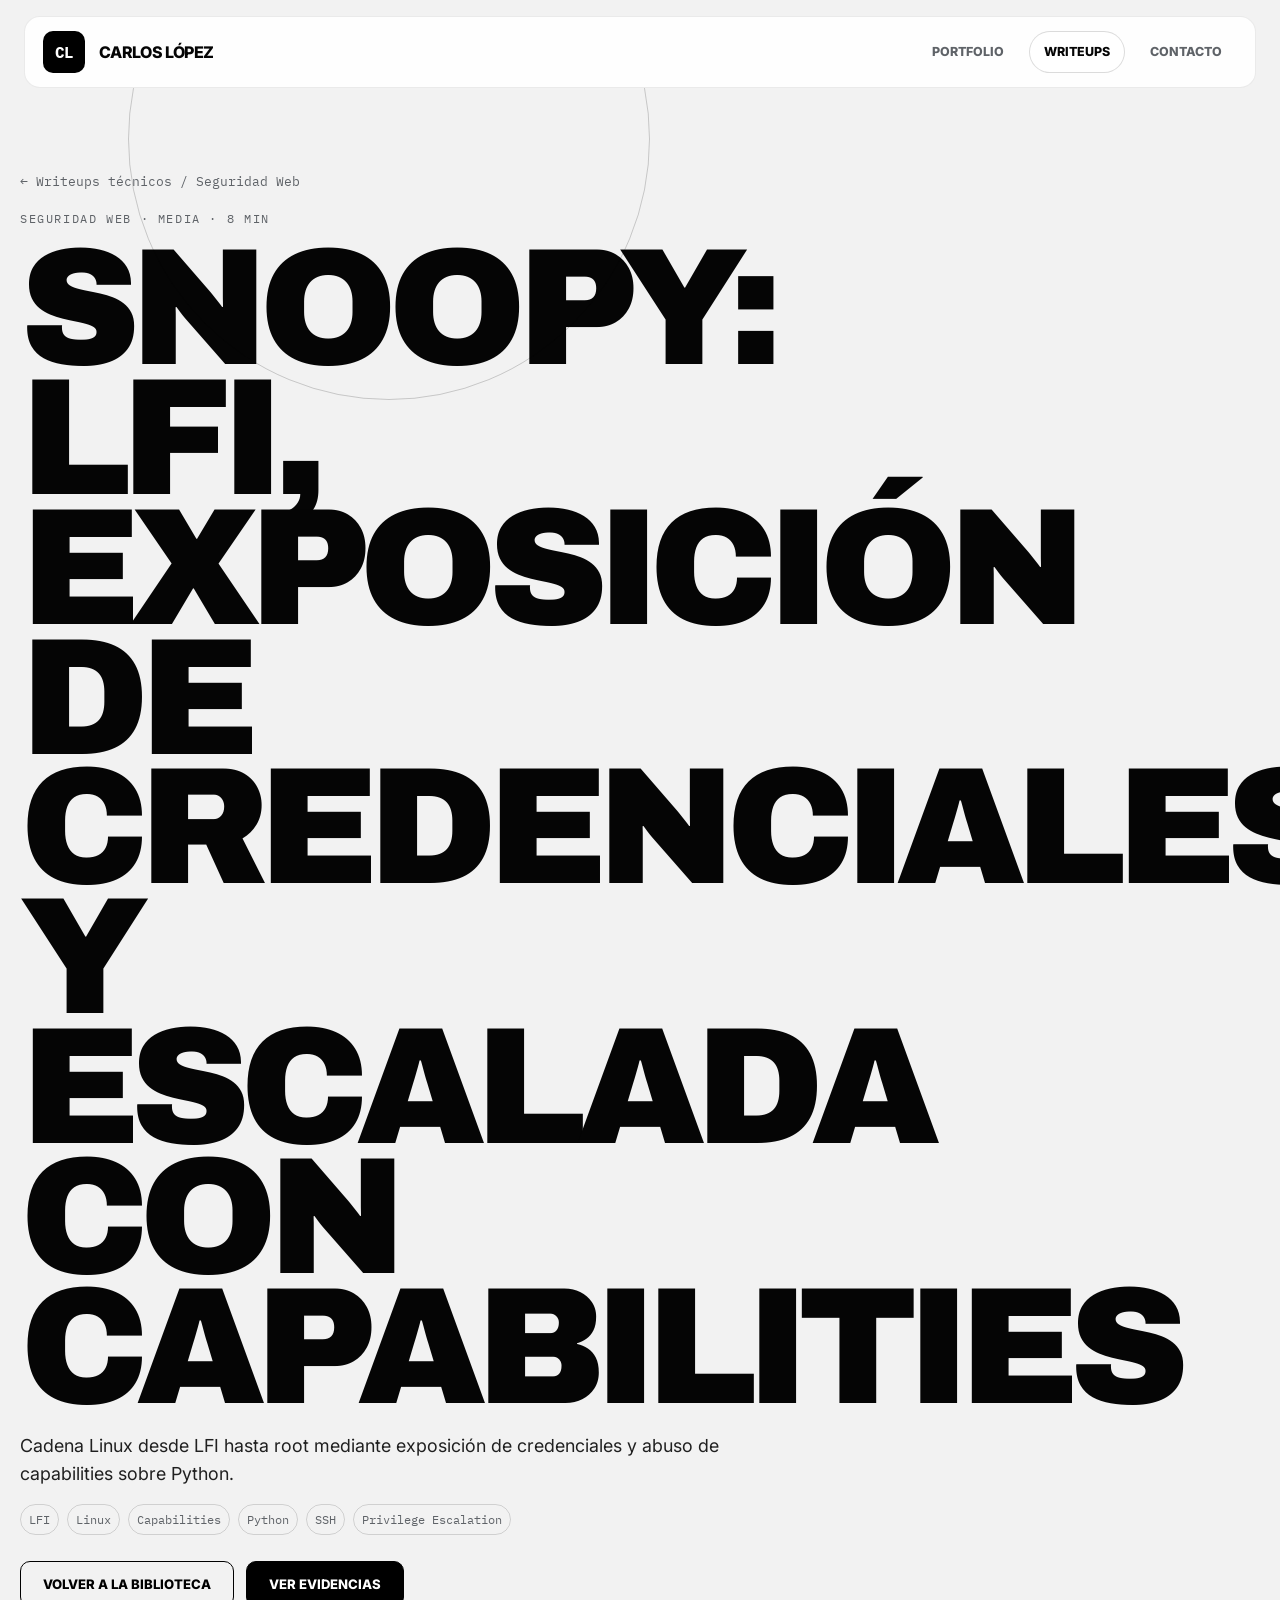
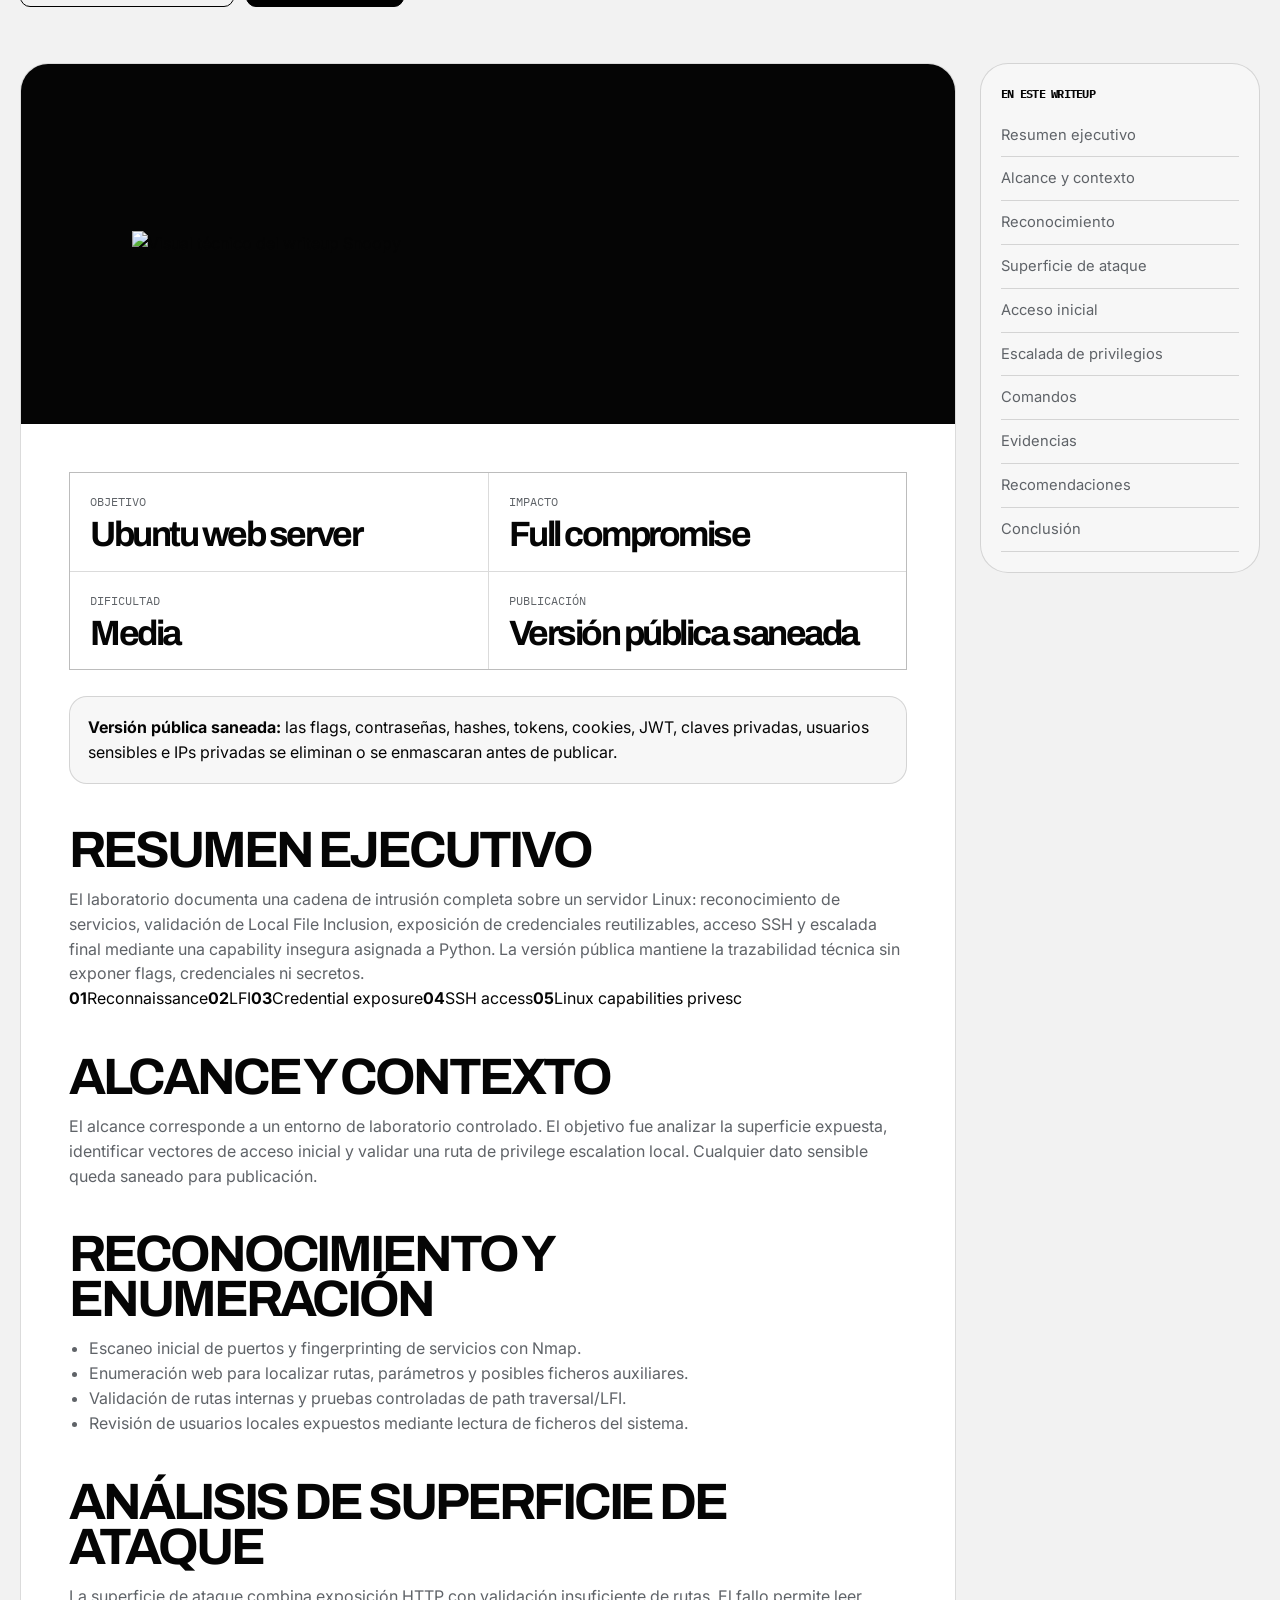
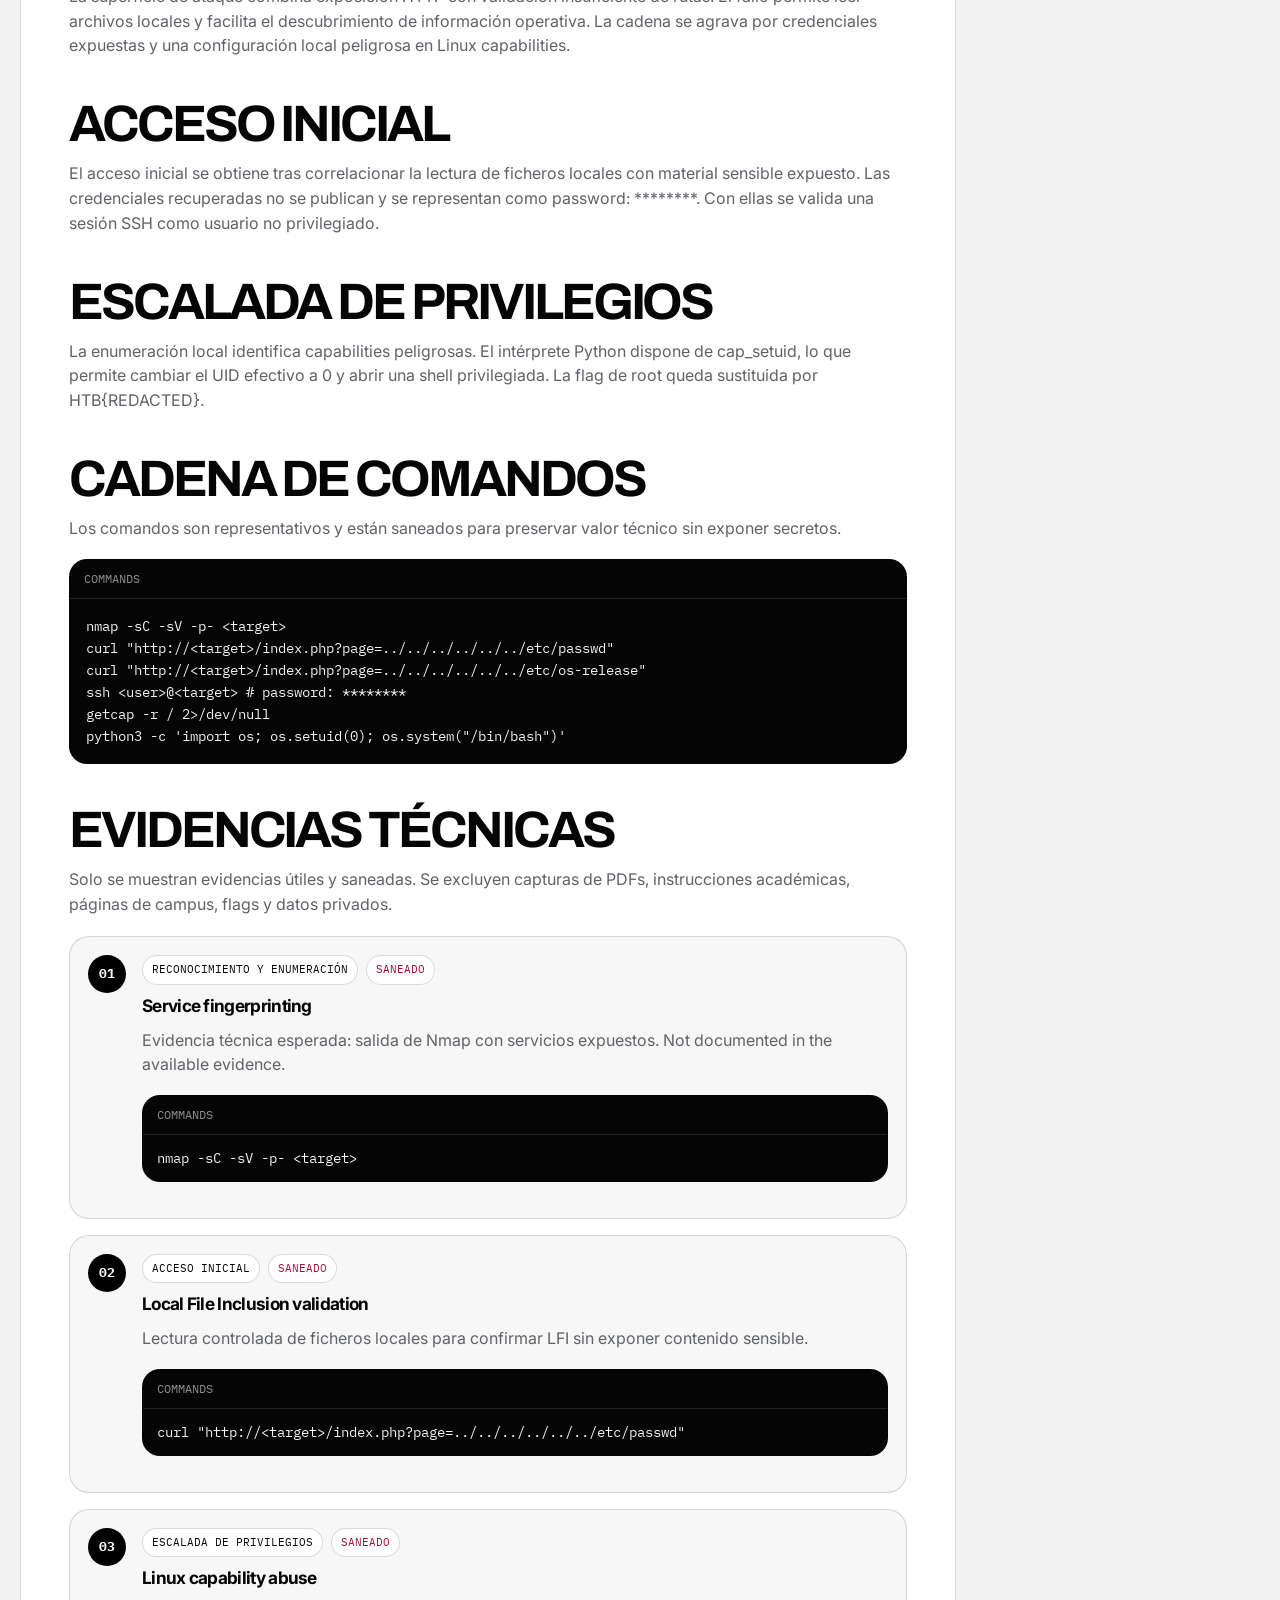
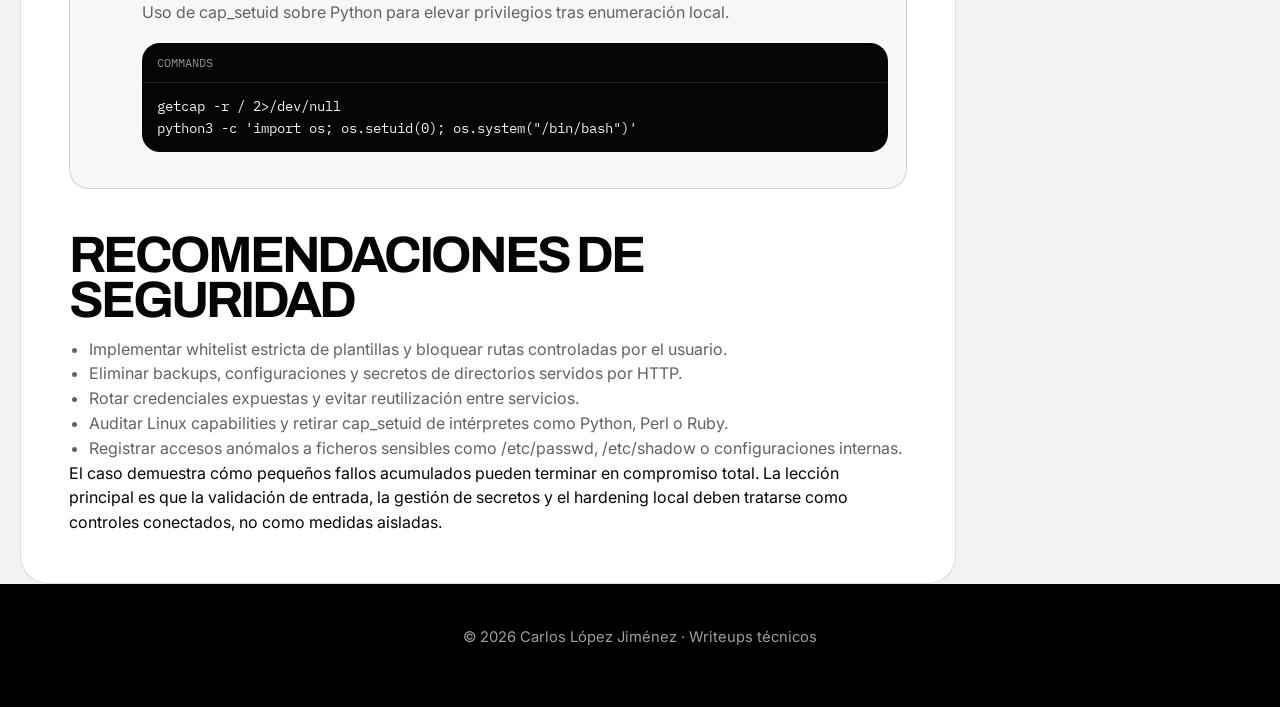
==== commit 566284fa: "Align writeup detail page with monochrome style" ====
--- a/writeup.html
+++ b/writeup.html
@@ -10,9 +10,8 @@
   <meta property="og:type" content="article" />
   <link rel="preconnect" href="https://fonts.googleapis.com" />
   <link rel="preconnect" href="https://fonts.gstatic.com" crossorigin />
-  <link href="https://fonts.googleapis.com/css2?family=IBM+Plex+Mono:wght@400;500;600&family=Inter:wght@400;500;600;700;800;900&display=swap" rel="stylesheet" />
+  <link href="https://fonts.googleapis.com/css2?family=Archivo:wght@700;800;900&family=Inter:wght@400;500;600;700;800;900&family=IBM+Plex+Mono:wght@400;500;600&display=swap" rel="stylesheet" />
   <link rel="stylesheet" href="assets/writeups/writeups.css" />
-  <link rel="stylesheet" href="assets/writeups/writeups-premium.css" />
 </head>
 <body class="detail-page">
   <nav class="nav" aria-label="Navegación principal">
--- a/assets/writeups/writeups.css
+++ b/assets/writeups/writeups.css
@@ -1,705 +1,168 @@
 :root {
-  --bg: #0b111b;
-  --bg-soft: #101827;
-  --panel: #121c2b;
-  --panel-2: #162234;
-  --line: rgba(148, 163, 184, 0.16);
-  --text: #eff6ff;
-  --muted: #9fb0c7;
-  --soft: #7f90a7;
-  --accent: #7dd3fc;
-  --accent-2: #86efac;
-  --danger: #fca5a5;
+  --bg: #f2f2f2;
+  --paper: #ffffff;
+  --ink: #050505;
+  --muted: #5f6368;
+  --soft: #d9dde0;
+  --line: rgba(0, 0, 0, 0.14);
+  --black: #000000;
+  --danger: #9f1239;
+  --radius-xl: 34px;
   --radius-lg: 24px;
-  --radius-md: 18px;
-  --radius-sm: 14px;
-  --shadow: 0 20px 60px rgba(0, 0, 0, 0.28);
-  --max: 1120px;
+  --radius-md: 16px;
+  --max: 1240px;
+  --font-display: "Archivo", "Inter", sans-serif;
   --font-body: "Inter", sans-serif;
   --font-mono: "IBM Plex Mono", monospace;
+  --ease: cubic-bezier(0.16, 1, 0.3, 1);
 }
 
-* {
-  box-sizing: border-box;
-  margin: 0;
-  padding: 0;
-}
-
-html {
-  scroll-behavior: smooth;
-}
-
-body {
-  overflow-x: hidden;
-  background: linear-gradient(180deg, #09111b 0%, #0b1220 100%);
-  color: var(--text);
-  font-family: var(--font-body);
-  line-height: 1.7;
-}
-
-a {
-  color: inherit;
-  text-decoration: none;
-}
-
-img {
-  display: block;
-  max-width: 100%;
-}
-
-.container {
-  width: min(var(--max), calc(100% - 32px));
-  margin: 0 auto;
-}
+* { box-sizing: border-box; margin: 0; padding: 0; }
+html { scroll-behavior: smooth; }
+body { overflow-x: hidden; background: var(--bg); color: var(--ink); font-family: var(--font-body); line-height: 1.55; }
+a { color: inherit; text-decoration: none; }
+img { display: block; max-width: 100%; }
+.container { width: min(var(--max), calc(100% - 32px)); margin: 0 auto; }
 
 .nav {
   position: sticky;
-  top: 0;
+  top: 16px;
   z-index: 100;
-  display: flex;
+  display: grid;
+  grid-template-columns: 1fr auto;
   align-items: center;
-  justify-content: space-between;
-  gap: 16px;
-  width: min(var(--max), calc(100% - 32px));
+  gap: 24px;
+  width: min(calc(100% - 48px), var(--max));
   margin: 16px auto 0;
   padding: 14px 18px;
-  border: 1px solid var(--line);
+  border: 1px solid rgba(0,0,0,.08);
+  border-radius: 16px;
+  background: rgba(255,255,255,.88);
+  backdrop-filter: blur(18px);
+}
+.brand { display: inline-flex; align-items: center; gap: 14px; font-weight: 800; text-transform: uppercase; letter-spacing: -.04em; }
+.brand-mark { display: grid; place-items: center; width: 42px; height: 42px; border-radius: 10px; background: var(--black); color: #fff; font-family: var(--font-mono); font-weight: 700; }
+.nav-links { display: flex; align-items: center; gap: 10px; font-size: .78rem; font-weight: 800; text-transform: uppercase; }
+.nav-links a { padding: 10px 14px; border: 1px solid transparent; border-radius: 999px; color: var(--muted); transition: .25s var(--ease); }
+.nav-links a:hover, .nav-links a.active { color: var(--ink); border-color: var(--line); background: #fff; }
+
+.hero, .detail-hero { position: relative; padding: 84px 0 56px; overflow: hidden; }
+.hero::before, .detail-hero::before {
+  content: "";
+  position: absolute;
+  width: 520px;
+  height: 520px;
+  left: 10%;
+  top: -210px;
+  border: 1px solid rgba(0,0,0,.18);
   border-radius: 999px;
-  background: rgba(9, 17, 27, 0.9);
-  backdrop-filter: blur(14px);
+  pointer-events: none;
 }
+.library-header { display: grid; grid-template-columns: minmax(0, 1fr) 340px; gap: 44px; align-items: end; }
+.eyebrow { margin-bottom: 16px; color: var(--muted); font-family: var(--font-mono); font-size: .72rem; letter-spacing: .14em; text-transform: uppercase; }
+h1, .section-title, h2, h3 { letter-spacing: -.06em; }
+h1 { max-width: 980px; margin-bottom: 20px; font-family: var(--font-display); font-size: clamp(4.6rem, 13vw, 13rem); font-weight: 900; line-height: .78; text-transform: uppercase; }
+.section-title { font-family: var(--font-display); font-size: clamp(3rem, 7vw, 7rem); line-height: .84; text-transform: uppercase; }
+.lead { max-width: 720px; color: #202020; font-size: clamp(1rem, 1.4vw, 1.18rem); }
 
-.brand {
-  display: inline-flex;
-  align-items: center;
-  gap: 12px;
-  font-weight: 700;
-}
+.library-stats, .mini-metrics { display: grid; grid-template-columns: repeat(2, 1fr); gap: 1px; border: 1px solid var(--line); background: var(--line); }
+.mini { padding: 20px; background: var(--paper); }
+.mini span { display: block; color: var(--muted); font-family: var(--font-mono); font-size: .72rem; text-transform: uppercase; }
+.mini strong { display: block; margin-top: 8px; font-family: var(--font-display); font-size: 2.2rem; line-height: .9; letter-spacing: -.07em; }
 
-.brand-mark {
-  display: grid;
-  place-items: center;
-  width: 36px;
-  height: 36px;
-  border-radius: 12px;
-  background: linear-gradient(135deg, var(--accent), var(--accent-2));
-  color: #081018;
-  font-family: var(--font-mono);
-  font-weight: 700;
-}
+.section { padding: 44px 0 80px; background: var(--paper); }
+.toolbar-simple { display: grid; grid-template-columns: minmax(0, 1.2fr) 1fr 1fr; gap: 1px; margin-bottom: 54px; border: 1px solid var(--line); background: var(--line); }
+.toolbar-field { display: grid; gap: 14px; padding: 18px; background: #f7f7f7; }
+.toolbar-label { color: var(--muted); font-family: var(--font-mono); font-size: .72rem; text-transform: uppercase; }
+.search { width: 100%; min-height: 50px; padding: 0 14px; border: 1px solid var(--line); border-radius: 999px; background: #fff; color: var(--ink); font: inherit; outline: none; transition: .25s var(--ease); }
+.search:focus { border-color: var(--ink); box-shadow: 0 0 0 4px rgba(0,0,0,.04); }
+.filters { display: flex; flex-wrap: wrap; gap: 8px; }
+.chip { padding: 10px 14px; border: 1px solid var(--line); border-radius: 999px; background: #fff; color: var(--muted); cursor: pointer; font: inherit; font-size: .82rem; font-weight: 700; transition: .25s var(--ease); }
+.chip.active, .chip:hover { background: var(--black); color: #fff; border-color: var(--black); }
+.results-head { display: flex; align-items: end; justify-content: space-between; gap: 18px; margin-bottom: 28px; }
+.results-count { color: var(--muted); font-family: var(--font-mono); font-size: .82rem; }
 
-.nav-links {
-  display: flex;
-  flex-wrap: wrap;
-  gap: 8px;
-}
+.grid, .library-grid { display: grid; grid-template-columns: repeat(3, 1fr); gap: 18px; }
+.card { position: relative; overflow: hidden; min-height: 100%; border: 1px solid var(--line); border-radius: 26px; background: #fff; transition: transform .45s var(--ease), box-shadow .45s var(--ease), border-color .45s var(--ease); }
+.card:hover { transform: translateY(-10px); border-color: rgba(0,0,0,.32); box-shadow: 0 28px 80px rgba(0,0,0,.14); }
+.card a { display: block; height: 100%; }
+.card-preview { position: relative; height: 220px; overflow: hidden; background: #111; }
+.card-preview img { width: 100%; height: 100%; object-fit: cover; filter: grayscale(.08); transform: scale(1.02); transition: transform .65s var(--ease), filter .65s var(--ease); }
+.card:hover .card-preview img { transform: scale(1.08); filter: grayscale(0); }
+.card-overlay-meta { position: absolute; inset: 14px 14px auto 14px; display: flex; justify-content: space-between; gap: 8px; }
+.card-difficulty, .card-date, .badge { padding: 7px 10px; border-radius: 999px; background: rgba(255,255,255,.9); border: 1px solid rgba(0,0,0,.12); color: var(--ink); font-family: var(--font-mono); font-size: .68rem; font-weight: 700; text-transform: uppercase; }
+.card-body { padding: 20px; }
+.card-top { display: flex; align-items: center; justify-content: space-between; gap: 12px; margin-bottom: 14px; }
+.card h2 { min-height: 2.2em; margin-bottom: 10px; font-family: var(--font-display); font-size: clamp(1.45rem, 2.2vw, 2.25rem); line-height: .92; text-transform: uppercase; }
+.card p { color: var(--muted); font-size: .94rem; }
+.meta, .tag-strip, .card-foot { display: flex; flex-wrap: wrap; gap: 8px; }
+.meta, .tag-strip { margin-top: 16px; }
+.meta span, .tag, .card-foot { color: var(--muted); font-size: .78rem; }
+.tag { padding: 5px 8px; border: 1px solid var(--line); border-radius: 999px; font-family: var(--font-mono); }
+.card-foot { justify-content: space-between; align-items: center; margin-top: 18px; padding-top: 16px; border-top: 1px solid var(--line); }
+.card-foot strong { color: var(--ink); text-transform: uppercase; }
+.empty { display: none; margin-top: 18px; padding: 22px; border: 1px dashed var(--line); border-radius: var(--radius-md); color: var(--muted); text-align: center; }
 
-.nav-links a {
-  padding: 8px 12px;
-  border-radius: 999px;
-  color: var(--muted);
-  font-size: 0.95rem;
-}
+.breadcrumb { margin-bottom: 18px; color: var(--muted); font-family: var(--font-mono); font-size: .82rem; }
+.hero-actions, .actions { display: flex; flex-wrap: wrap; gap: 12px; margin-top: 26px; }
+.btn { display: inline-flex; align-items: center; justify-content: center; min-height: 46px; padding: 0 22px; border: 1px solid var(--black); border-radius: 10px; font-weight: 800; text-transform: uppercase; font-size: .82rem; transition: .28s var(--ease); }
+.btn-primary { background: var(--black); color: #fff; }
+.btn-primary:hover { background: transparent; color: var(--black); }
+.btn-secondary { background: transparent; color: var(--black); }
+.btn-secondary:hover { background: var(--black); color: #fff; }
+.detail-grid { display: grid; grid-template-columns: minmax(0, 1fr) 280px; gap: 24px; align-items: start; }
+.article, .toc { border: 1px solid var(--line); border-radius: 28px; background: var(--paper); }
+.article { overflow: hidden; }
+.article-cover { height: 360px; overflow: hidden; border-bottom: 1px solid var(--line); background: #000; }
+.article-cover img { width: 100%; height: 100%; object-fit: cover; }
+.article-cover-soft { display: flex; align-items: center; justify-content: center; background: #050505; }
+.article-cover-soft img { width: min(100%, 780px); height: auto; object-fit: contain; padding: 34px; }
+.article-content { padding: clamp(22px, 4vw, 48px); }
+.article-content h2 { margin: 44px 0 14px; font-family: var(--font-display); font-size: clamp(2rem, 4vw, 4.4rem); line-height: .88; text-transform: uppercase; }
+.article-content h3 { margin-bottom: 8px; font-size: 1.08rem; letter-spacing: -.04em; }
+.article-content p, .article-content li, .step-evidence figcaption { color: var(--muted); }
+.article-content ul { padding-left: 20px; }
+.callout { margin-top: 26px; padding: 18px; border: 1px solid var(--line); border-radius: 18px; background: #f7f7f7; color: var(--ink); }
+.code { position: relative; margin: 18px 0; border: 1px solid var(--line); border-radius: 18px; overflow: hidden; background: #050505; }
+.code::before { content: "commands"; display: block; padding: 10px 14px; border-bottom: 1px solid rgba(255,255,255,.12); color: rgba(255,255,255,.55); font-family: var(--font-mono); font-size: .72rem; text-transform: uppercase; }
+.code.compact pre { padding: 12px 14px; }
+pre { overflow: auto; padding: 16px; color: #f2f2f2; font-family: var(--font-mono); font-size: .86rem; line-height: 1.6; }
+.toc { position: sticky; top: 96px; padding: 20px; background: #f7f7f7; }
+.toc h3 { margin-bottom: 10px; font-family: var(--font-mono); font-size: .78rem; text-transform: uppercase; }
+.toc a { display: block; padding: 10px 0; border-bottom: 1px solid var(--line); color: var(--muted); font-size: .92rem; transition: .22s var(--ease); }
+.toc a:hover { color: var(--ink); padding-left: 6px; }
+.evidence-steps { display: grid; gap: 16px; margin-top: 20px; }
+.evidence-step { display: grid; grid-template-columns: auto minmax(0, 1fr); gap: 16px; padding: 18px; border: 1px solid var(--line); border-radius: 20px; background: #f7f7f7; }
+.evidence-step-num { display: grid; place-items: center; width: 38px; height: 38px; border-radius: 999px; background: var(--black); color: #fff; font-family: var(--font-mono); font-size: .8rem; font-weight: 700; }
+.evidence-step-top { display: flex; flex-wrap: wrap; gap: 8px; align-items: center; margin-bottom: 8px; }
+.phase-badge, .redacted-badge { display: inline-flex; align-items: center; padding: 5px 9px; border-radius: 999px; border: 1px solid var(--line); background: #fff; font-family: var(--font-mono); font-size: .7rem; text-transform: uppercase; }
+.redacted-badge { color: var(--danger); }
+.step-evidence { margin-top: 14px; overflow: hidden; border: 1px solid var(--line); border-radius: 18px; background: #000; }
+.step-evidence img { width: 100%; max-height: 560px; object-fit: contain; background: #000; }
+.step-evidence figcaption { padding: 12px 14px; border-top: 1px solid rgba(255,255,255,.16); color: rgba(255,255,255,.72); font-size: .88rem; }
+.page-footer { padding: 42px 0 58px; background: var(--black); color: rgba(255,255,255,.62); text-align: center; font-size: .92rem; }
 
-.nav-links a:hover,
-.nav-links a.active {
-  color: var(--text);
-  background: rgba(255, 255, 255, 0.05);
-}
-
-.hero,
-.detail-hero {
-  padding: 64px 0 36px;
-}
-
-.library-header {
-  display: grid;
-  grid-template-columns: minmax(0, 1fr) 300px;
-  gap: 24px;
-  align-items: start;
-}
-
-.eyebrow {
-  margin-bottom: 12px;
-  color: var(--accent-2);
-  font-family: var(--font-mono);
-  font-size: 0.76rem;
-  letter-spacing: 0.12em;
-  text-transform: uppercase;
-}
-
-h1,
-.section-title,
-h2,
-h3 {
-  letter-spacing: -0.04em;
-}
-
-h1 {
-  margin-bottom: 14px;
-  font-size: clamp(2.6rem, 6vw, 4.4rem);
-  line-height: 1.04;
-}
-
-.section-title {
-  font-size: clamp(1.8rem, 4vw, 2.8rem);
-  line-height: 1.08;
-}
-
-.lead,
-.article-content p,
-.article-content li,
-.toolbar-label,
-.evidence figcaption,
-.step-evidence figcaption {
-  color: var(--muted);
-}
-
-.lead {
-  max-width: 760px;
-  font-size: 1.02rem;
-}
-
-.hero-actions,
-.actions {
-  display: flex;
-  flex-wrap: wrap;
-  gap: 12px;
-  margin-top: 22px;
-}
-
-.btn {
-  display: inline-flex;
-  align-items: center;
-  justify-content: center;
-  min-height: 44px;
-  padding: 10px 16px;
-  border: 1px solid var(--line);
-  border-radius: 999px;
-  font-weight: 600;
-  transition: 0.2s ease;
-}
-
-.btn:hover {
-  border-color: rgba(125, 211, 252, 0.34);
-  transform: translateY(-1px);
-}
-
-.btn-primary {
-  background: linear-gradient(135deg, var(--accent), var(--accent-2));
-  color: #081018;
-  border-color: transparent;
-}
-
-.btn-secondary {
-  background: rgba(255, 255, 255, 0.03);
-}
-
-.library-stats,
-.mini-metrics {
-  display: grid;
-  grid-template-columns: repeat(2, 1fr);
-  gap: 12px;
-}
-
-.mini {
-  padding: 16px;
-  border: 1px solid var(--line);
-  border-radius: var(--radius-md);
-  background: var(--panel);
-  box-shadow: var(--shadow);
-}
-
-.mini span {
-  display: block;
-  color: var(--soft);
-  font-family: var(--font-mono);
-  font-size: 0.76rem;
-  text-transform: uppercase;
-}
-
-.mini strong {
-  display: block;
-  margin-top: 6px;
-  font-size: 1.45rem;
-}
-
-.section {
-  padding: 40px 0 56px;
-}
-
-.toolbar-simple {
-  display: grid;
-  grid-template-columns: minmax(0, 1.2fr) 1fr 1fr;
-  gap: 16px;
-  margin-bottom: 28px;
-  padding: 18px;
-  border: 1px solid var(--line);
-  border-radius: var(--radius-lg);
-  background: var(--panel);
-  box-shadow: var(--shadow);
-}
-
-.toolbar-field {
-  display: grid;
-  gap: 10px;
-}
-
-.toolbar-label {
-  font-family: var(--font-mono);
-  font-size: 0.76rem;
-  text-transform: uppercase;
-}
-
-.search {
-  width: 100%;
-  min-height: 46px;
-  padding: 0 14px;
-  border: 1px solid var(--line);
-  border-radius: 14px;
-  background: var(--bg-soft);
-  color: var(--text);
-  font: inherit;
-}
-
-.filters {
-  display: flex;
-  flex-wrap: wrap;
-  gap: 8px;
-}
-
-.chip {
-  padding: 9px 12px;
-  border: 1px solid var(--line);
-  border-radius: 999px;
-  background: var(--bg-soft);
-  color: var(--muted);
-  cursor: pointer;
-  font: inherit;
-  font-size: 0.85rem;
-}
-
-.chip.active,
-.chip:hover {
-  color: var(--text);
-  border-color: rgba(125, 211, 252, 0.34);
-}
-
-.results-head {
-  display: flex;
-  align-items: end;
-  justify-content: space-between;
-  gap: 16px;
-  margin-bottom: 24px;
-}
-
-.results-count {
-  color: var(--muted);
-  font-family: var(--font-mono);
-  font-size: 0.82rem;
-}
-
-.grid,
-.library-grid {
-  display: grid;
-  grid-template-columns: repeat(3, 1fr);
-  gap: 18px;
-}
-
-.card,
-.home-writeup-card {
-  border: 1px solid var(--line);
-  border-radius: var(--radius-lg);
-  overflow: hidden;
-  background: var(--panel);
-  box-shadow: var(--shadow);
-}
-
-.card-preview,
-.home-writeup-card .visual {
-  position: relative;
-  height: 190px;
-  overflow: hidden;
-  border-bottom: 1px solid var(--line);
-}
-
-.card-preview img,
-.home-writeup-card .visual img {
-  width: 100%;
-  height: 100%;
-  object-fit: cover;
-}
-
-.card-overlay-meta {
-  position: absolute;
-  inset: 12px 12px auto 12px;
-  display: flex;
-  justify-content: space-between;
-  gap: 8px;
-}
-
-.card-difficulty,
-.card-date,
-.badge {
-  padding: 6px 9px;
-  border-radius: 999px;
-  background: rgba(9, 17, 27, 0.8);
-  border: 1px solid var(--line);
-  color: var(--text);
-  font-family: var(--font-mono);
-  font-size: 0.72rem;
-}
-
-.card-body,
-.home-writeup-card .body {
-  padding: 18px;
-}
-
-.card-top {
-  display: flex;
-  align-items: center;
-  justify-content: space-between;
-  gap: 12px;
-  margin-bottom: 12px;
-}
-
-.icon {
-  font-size: 1.2rem;
-}
-
-.card h2,
-.home-writeup-card h3 {
-  margin-bottom: 8px;
-  font-size: 1.12rem;
-}
-
-.card p,
-.home-writeup-card p {
-  color: var(--muted);
-  font-size: 0.95rem;
-}
-
-.meta,
-.tag-strip,
-.card-foot,
-.home-writeup-card .meta,
-.home-writeup-card .tags,
-.home-writeup-card .footer {
-  display: flex;
-  flex-wrap: wrap;
-  gap: 8px;
-}
-
-.meta,
-.tag-strip,
-.home-writeup-card .meta,
-.home-writeup-card .tags {
-  margin-top: 14px;
-}
-
-.meta span,
-.tag,
-.card-foot,
-.home-writeup-card .meta span,
-.home-writeup-card .tags span,
-.home-writeup-card .footer {
-  color: var(--muted);
-  font-size: 0.8rem;
-}
-
-.tag,
-.home-writeup-card .tags span {
-  padding: 5px 8px;
-  border: 1px solid var(--line);
-  border-radius: 999px;
-  font-family: var(--font-mono);
-}
-
-.card-foot,
-.home-writeup-card .footer {
-  justify-content: space-between;
-  margin-top: 16px;
-}
-
-.empty {
-  display: none;
-  margin-top: 18px;
-  padding: 18px;
-  border: 1px dashed var(--line);
-  border-radius: var(--radius-md);
-  color: var(--muted);
-  text-align: center;
-}
-
-.breadcrumb {
-  margin-bottom: 16px;
-  color: var(--muted);
-  font-family: var(--font-mono);
-  font-size: 0.82rem;
-}
-
-.tag-strip {
-  margin-top: 16px;
-}
-
-.detail-grid {
-  display: grid;
-  grid-template-columns: minmax(0, 1fr) 260px;
-  gap: 24px;
-  align-items: start;
-}
-
-.article,
-.toc {
-  border: 1px solid var(--line);
-  border-radius: var(--radius-lg);
-  background: var(--panel);
-  box-shadow: var(--shadow);
-}
-
-.article-cover {
-  height: 300px;
-  overflow: hidden;
-  border-bottom: 1px solid var(--line);
-}
-
-.article-cover img {
-  width: 100%;
-  height: 100%;
-  object-fit: cover;
-}
-
-.article-cover-soft {
-  display: flex;
-  align-items: center;
-  justify-content: center;
-  background: radial-gradient(circle at top, rgba(125, 211, 252, 0.12), transparent 60%), #0d1625;
-}
-
-.article-cover-soft img {
-  width: min(100%, 720px);
-  height: auto;
-  object-fit: contain;
-  padding: 30px;
-}
-
-.article-content {
-  padding: 26px;
-}
-
-.article-content h2 {
-  margin: 34px 0 12px;
-  font-size: 1.8rem;
-}
-
-.article-content h3 {
-  margin-bottom: 8px;
-  font-size: 1.08rem;
-}
-
-.article-content ul {
-  padding-left: 18px;
-}
-
-.callout {
-  margin-top: 22px;
-  padding: 16px;
-  border: 1px solid rgba(134, 239, 172, 0.18);
-  border-radius: var(--radius-md);
-  background: rgba(134, 239, 172, 0.06);
-  color: var(--text);
-}
-
-.code {
-  margin: 16px 0;
-  border: 1px solid var(--line);
-  border-radius: var(--radius-md);
-  overflow: hidden;
-  background: #0a111b;
-}
-
-.code.compact pre {
-  padding: 12px 14px;
-}
-
-.code::before {
-  content: "commands";
-  display: block;
-  padding: 10px 14px;
-  border-bottom: 1px solid var(--line);
-  color: var(--soft);
-  font-family: var(--font-mono);
-  font-size: 0.74rem;
-  text-transform: uppercase;
-}
-
-pre {
-  overflow: auto;
-  padding: 14px;
-  color: #d7f2ff;
-  font-family: var(--font-mono);
-  font-size: 0.88rem;
-  line-height: 1.6;
-}
-
-.toc {
-  position: sticky;
-  top: 88px;
-  padding: 18px;
-}
-
-.toc h3 {
-  margin-bottom: 10px;
-  color: var(--accent-2);
-  font-family: var(--font-mono);
-  font-size: 0.82rem;
-  text-transform: uppercase;
-}
-
-.toc a {
-  display: block;
-  padding: 8px 0;
-  color: var(--muted);
-  font-size: 0.92rem;
-}
-
-.toc a:hover {
-  color: var(--text);
-}
-
-.evidence-steps {
-  display: grid;
-  gap: 16px;
-  margin-top: 18px;
-}
-
-.evidence-step {
-  display: grid;
-  grid-template-columns: auto minmax(0, 1fr);
-  gap: 14px;
-  padding: 18px;
-  border: 1px solid var(--line);
-  border-radius: var(--radius-md);
-  background: rgba(255, 255, 255, 0.02);
-}
-
-.evidence-step-num {
-  display: grid;
-  place-items: center;
-  width: 34px;
-  height: 34px;
-  border-radius: 999px;
-  background: rgba(125, 211, 252, 0.14);
-  color: var(--accent);
-  font-family: var(--font-mono);
-  font-size: 0.8rem;
-  font-weight: 700;
-}
-
-.evidence-step-top {
-  display: flex;
-  flex-wrap: wrap;
-  gap: 8px;
-  align-items: center;
-  margin-bottom: 6px;
-}
-
-.phase-badge,
-.redacted-badge {
-  display: inline-flex;
-  align-items: center;
-  padding: 5px 8px;
-  border-radius: 999px;
-  border: 1px solid var(--line);
-  font-family: var(--font-mono);
-  font-size: 0.72rem;
-}
-
-.phase-badge {
-  color: var(--accent-2);
-}
-
-.redacted-badge {
-  color: var(--danger);
-}
-
-.evidence-note {
-  margin-top: 10px;
-  padding-left: 12px;
-  border-left: 2px solid rgba(125, 211, 252, 0.3);
-  color: var(--muted);
-  font-size: 0.92rem;
-}
-
-.accordion {
-  margin-top: 16px;
-}
-
-.accordion details {
-  padding: 14px;
-  border: 1px solid var(--line);
-  border-radius: var(--radius-sm);
-  background: rgba(255, 255, 255, 0.02);
-}
-
-.accordion details + details {
-  margin-top: 10px;
-}
-
-.accordion summary {
-  cursor: pointer;
-  font-weight: 600;
-}
-
-.page-footer {
-  padding: 32px 0 48px;
-  color: var(--muted);
-  text-align: center;
-  font-size: 0.92rem;
-}
+[data-reveal], .card, .evidence-step, .article, .toc { animation: riseIn .8s var(--ease) both; }
+.card:nth-child(2) { animation-delay: .08s; }
+.card:nth-child(3) { animation-delay: .16s; }
+.card:nth-child(4) { animation-delay: .24s; }
+@keyframes riseIn { from { opacity: 0; transform: translateY(28px); } to { opacity: 1; transform: translateY(0); } }
 
 @media (max-width: 960px) {
-  .library-header,
-  .toolbar-simple,
-  .grid,
-  .library-grid,
-  .detail-grid {
-    grid-template-columns: 1fr;
-  }
-
-  .mini-metrics,
-  .library-stats {
-    grid-template-columns: repeat(2, 1fr);
-  }
-
-  .toc {
-    position: static;
-  }
+  .library-header, .toolbar-simple, .grid, .library-grid, .detail-grid { grid-template-columns: 1fr; }
+  .mini-metrics, .library-stats { grid-template-columns: repeat(2, 1fr); }
+  .toc { position: static; }
+  h1 { font-size: clamp(4rem, 18vw, 9rem); }
 }
-
 @media (max-width: 720px) {
-  .nav {
-    border-radius: 24px;
-  }
-
-  .nav-links {
-    display: none;
-  }
-
-  .btn {
-    width: 100%;
-  }
-
-  .evidence-step {
-    grid-template-columns: 1fr;
-  }
-
-  .mini-metrics,
-  .library-stats {
-    grid-template-columns: 1fr;
-  }
-
-  .article-content {
-    padding: 20px;
-  }
+  .nav { width: calc(100% - 28px); top: 12px; grid-template-columns: 1fr; }
+  .nav-links { display: none; }
+  .brand { justify-content: center; }
+  .hero, .detail-hero { padding-top: 58px; }
+  .results-head { align-items: flex-start; flex-direction: column; }
+  .btn { width: 100%; }
+  .evidence-step { grid-template-columns: 1fr; }
+  .mini-metrics, .library-stats { grid-template-columns: 1fr; }
+  .article-content { padding: 20px; }
+  .article-cover { height: 250px; }
 }
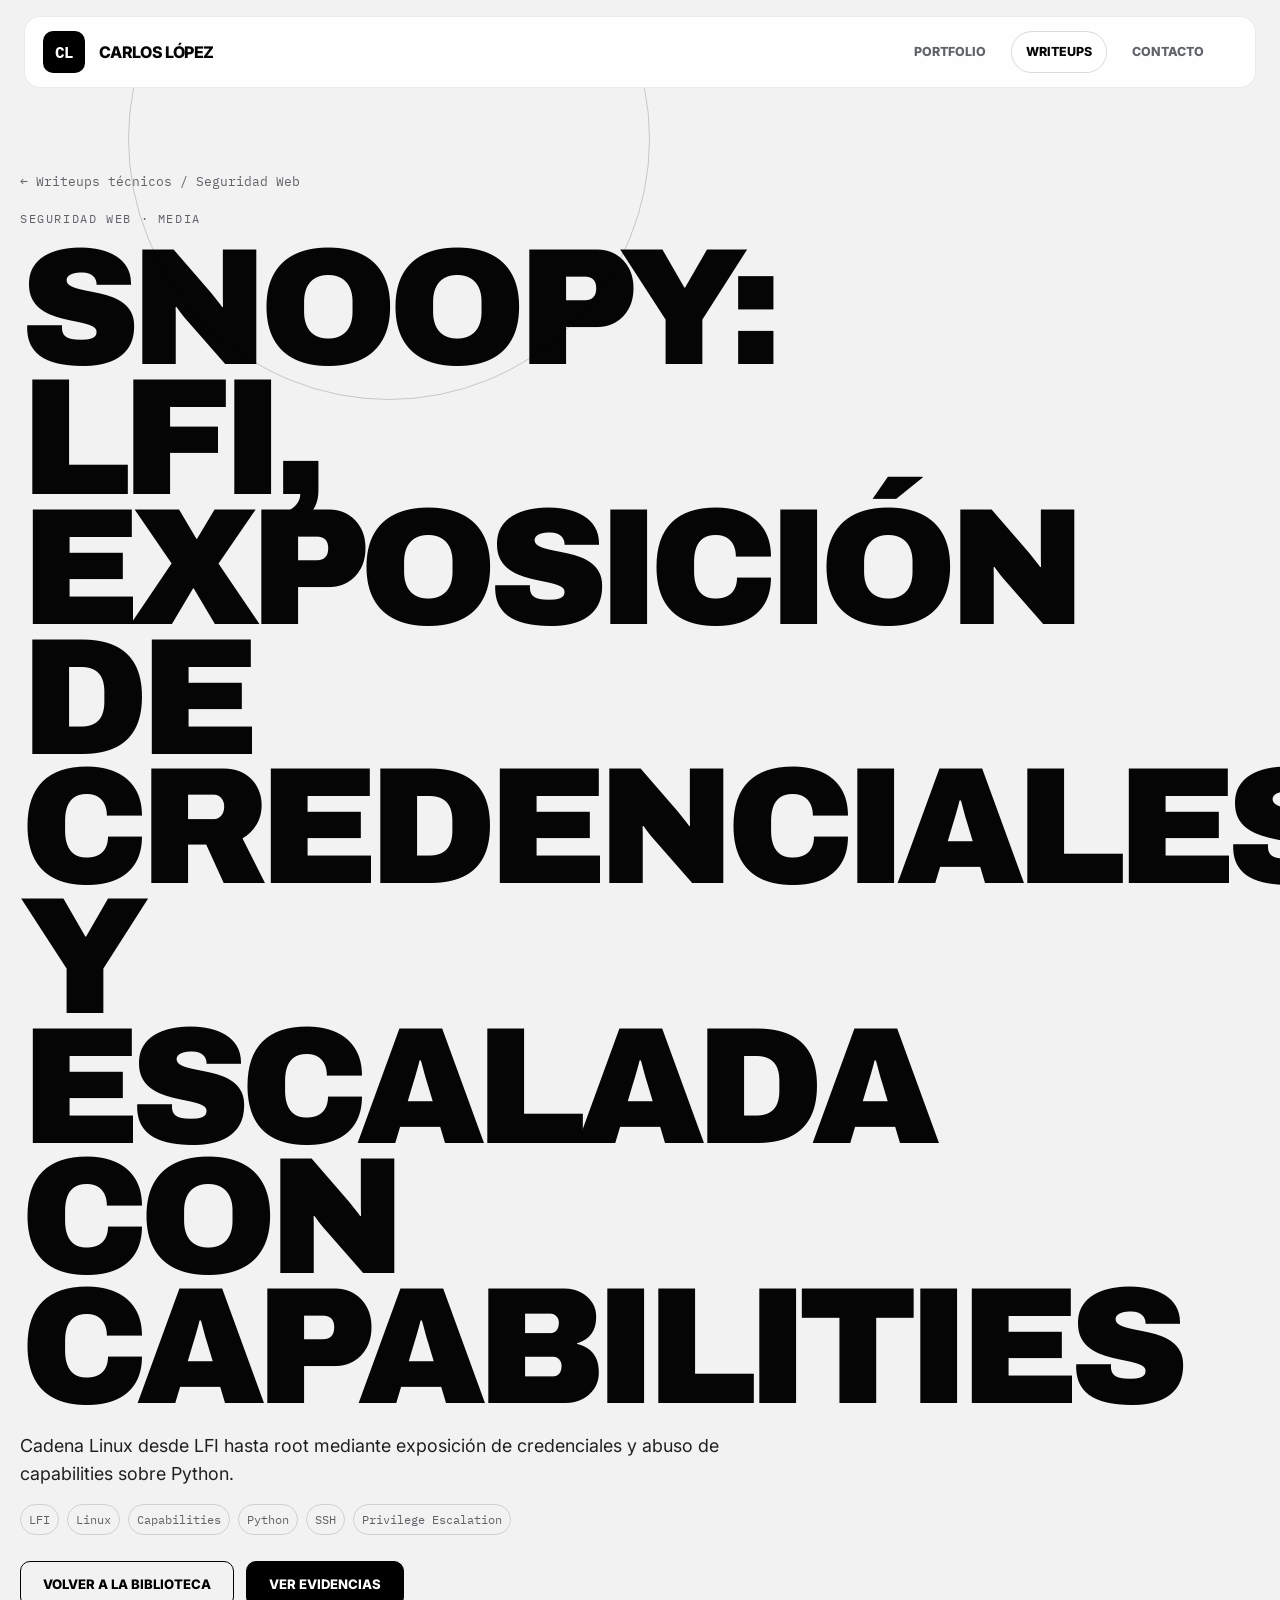
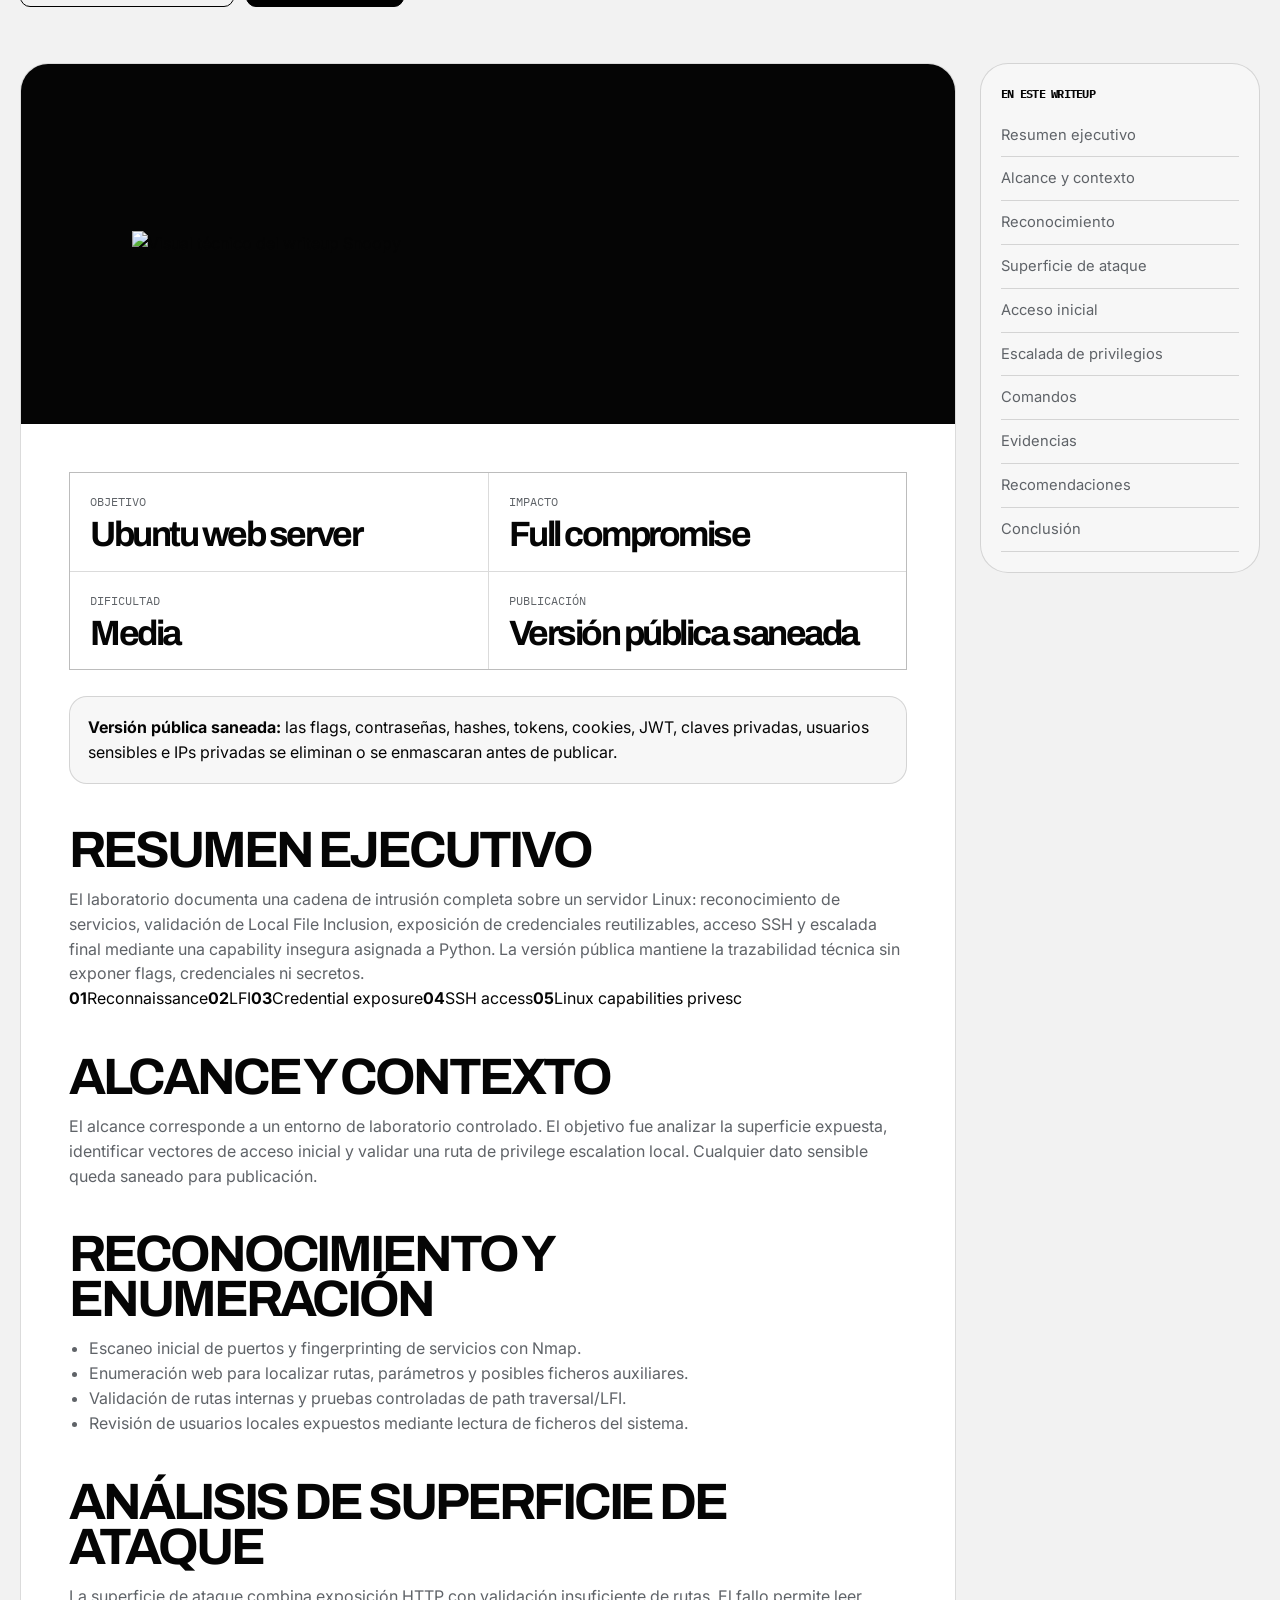
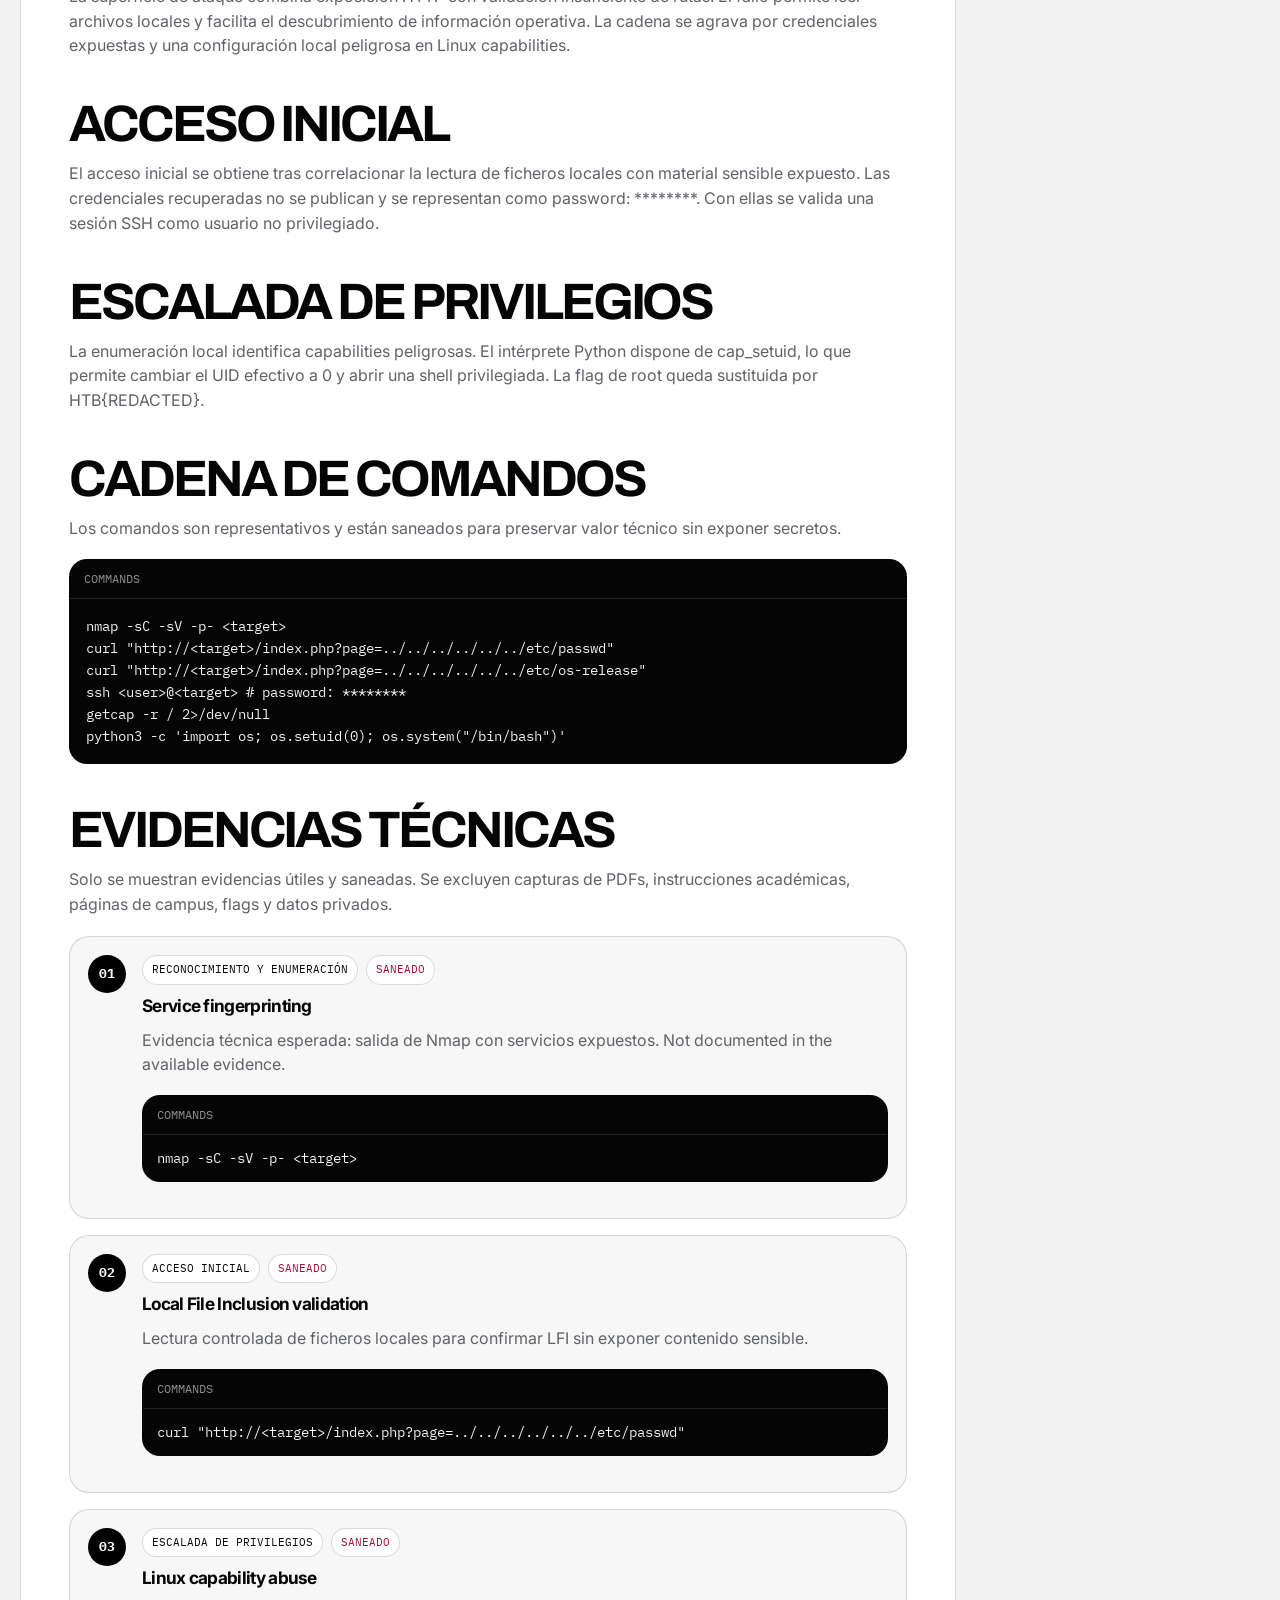
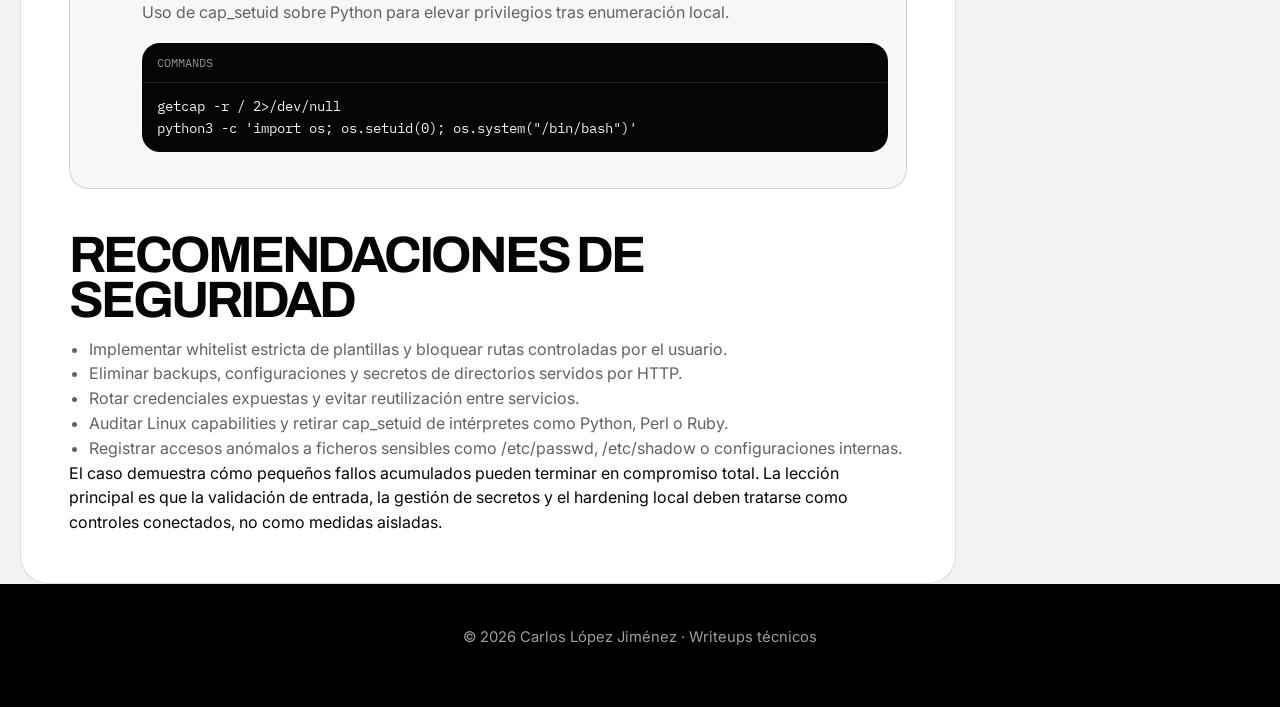
==== commit f9434a61: "Load timing cleanup before writeup detail render" ====
--- a/writeup.html
+++ b/writeup.html
@@ -86,6 +86,7 @@
   <footer class="page-footer">© 2026 Carlos López Jiménez · Writeups técnicos</footer>
   <script src="assets/writeups/writeups-data.js"></script>
   <script src="assets/writeups/writeups-extra.js"></script>
+  <script src="assets/writeups/writeups-runtime-cleanup.js"></script>
   <script src="assets/writeups/writeups-evidence-map.js"></script>
   <script src="assets/writeups/writeup-detail.js"></script>
 </body>
--- a/assets/writeups/writeups.css
+++ b/assets/writeups/writeups.css
@@ -18,10 +18,12 @@
 }
 
 * { box-sizing: border-box; margin: 0; padding: 0; }
-html { scroll-behavior: smooth; }
-body { overflow-x: hidden; background: var(--bg); color: var(--ink); font-family: var(--font-body); line-height: 1.55; }
+html { scroll-behavior: smooth; overflow-x: hidden; }
+body { overflow-x: hidden; background: var(--bg); color: var(--ink); font-family: var(--font-body); line-height: 1.55; -webkit-font-smoothing: antialiased; text-rendering: optimizeLegibility; }
 a { color: inherit; text-decoration: none; }
-img { display: block; max-width: 100%; }
+button, input { font: inherit; }
+img, svg, video { display: block; max-width: 100%; height: auto; }
+p, h1, h2, h3, a, span, li { overflow-wrap: anywhere; }
 .container { width: min(var(--max), calc(100% - 32px)); margin: 0 auto; }
 
 .nav {
@@ -29,21 +31,23 @@
   top: 16px;
   z-index: 100;
   display: grid;
-  grid-template-columns: 1fr auto;
+  grid-template-columns: 1fr auto auto;
   align-items: center;
-  gap: 24px;
+  gap: 18px;
   width: min(calc(100% - 48px), var(--max));
   margin: 16px auto 0;
   padding: 14px 18px;
   border: 1px solid rgba(0,0,0,.08);
   border-radius: 16px;
-  background: rgba(255,255,255,.88);
+  background: rgba(255,255,255,.9);
   backdrop-filter: blur(18px);
 }
-.brand { display: inline-flex; align-items: center; gap: 14px; font-weight: 800; text-transform: uppercase; letter-spacing: -.04em; }
-.brand-mark { display: grid; place-items: center; width: 42px; height: 42px; border-radius: 10px; background: var(--black); color: #fff; font-family: var(--font-mono); font-weight: 700; }
+.brand { display: inline-flex; align-items: center; gap: 14px; min-width: 0; font-weight: 800; text-transform: uppercase; letter-spacing: -.04em; }
+.brand-mark { display: grid; flex: 0 0 auto; place-items: center; width: 42px; height: 42px; border-radius: 10px; background: var(--black); color: #fff; font-family: var(--font-mono); font-weight: 700; }
+.brand-text { white-space: nowrap; overflow: hidden; text-overflow: ellipsis; }
+.nav-toggle { display: none; }
 .nav-links { display: flex; align-items: center; gap: 10px; font-size: .78rem; font-weight: 800; text-transform: uppercase; }
-.nav-links a { padding: 10px 14px; border: 1px solid transparent; border-radius: 999px; color: var(--muted); transition: .25s var(--ease); }
+.nav-links a { min-height: 42px; display: inline-flex; align-items: center; padding: 10px 14px; border: 1px solid transparent; border-radius: 999px; color: var(--muted); transition: .25s var(--ease); }
 .nav-links a:hover, .nav-links a.active { color: var(--ink); border-color: var(--line); background: #fff; }
 
 .hero, .detail-hero { position: relative; padding: 84px 0 56px; overflow: hidden; }
@@ -61,35 +65,35 @@
 .library-header { display: grid; grid-template-columns: minmax(0, 1fr) 340px; gap: 44px; align-items: end; }
 .eyebrow { margin-bottom: 16px; color: var(--muted); font-family: var(--font-mono); font-size: .72rem; letter-spacing: .14em; text-transform: uppercase; }
 h1, .section-title, h2, h3 { letter-spacing: -.06em; }
-h1 { max-width: 980px; margin-bottom: 20px; font-family: var(--font-display); font-size: clamp(4.6rem, 13vw, 13rem); font-weight: 900; line-height: .78; text-transform: uppercase; }
+h1 { max-width: 980px; margin-bottom: 20px; font-family: var(--font-display); font-size: clamp(4.6rem, 13vw, 13rem); font-weight: 900; line-height: .78; text-transform: uppercase; overflow-wrap: normal; }
 .section-title { font-family: var(--font-display); font-size: clamp(3rem, 7vw, 7rem); line-height: .84; text-transform: uppercase; }
 .lead { max-width: 720px; color: #202020; font-size: clamp(1rem, 1.4vw, 1.18rem); }
 
-.library-stats, .mini-metrics { display: grid; grid-template-columns: repeat(2, 1fr); gap: 1px; border: 1px solid var(--line); background: var(--line); }
-.mini { padding: 20px; background: var(--paper); }
+.library-stats, .mini-metrics { display: grid; grid-template-columns: repeat(2, minmax(0, 1fr)); gap: 1px; border: 1px solid var(--line); background: var(--line); }
+.mini { min-width: 0; padding: 20px; background: var(--paper); }
 .mini span { display: block; color: var(--muted); font-family: var(--font-mono); font-size: .72rem; text-transform: uppercase; }
 .mini strong { display: block; margin-top: 8px; font-family: var(--font-display); font-size: 2.2rem; line-height: .9; letter-spacing: -.07em; }
 
 .section { padding: 44px 0 80px; background: var(--paper); }
-.toolbar-simple { display: grid; grid-template-columns: minmax(0, 1.2fr) 1fr 1fr; gap: 1px; margin-bottom: 54px; border: 1px solid var(--line); background: var(--line); }
-.toolbar-field { display: grid; gap: 14px; padding: 18px; background: #f7f7f7; }
+.toolbar-simple { display: grid; grid-template-columns: minmax(0, 1.2fr) minmax(0, 1fr) minmax(0, 1fr); gap: 1px; margin-bottom: 54px; border: 1px solid var(--line); background: var(--line); }
+.toolbar-field { min-width: 0; display: grid; gap: 14px; padding: 18px; background: #f7f7f7; }
 .toolbar-label { color: var(--muted); font-family: var(--font-mono); font-size: .72rem; text-transform: uppercase; }
 .search { width: 100%; min-height: 50px; padding: 0 14px; border: 1px solid var(--line); border-radius: 999px; background: #fff; color: var(--ink); font: inherit; outline: none; transition: .25s var(--ease); }
 .search:focus { border-color: var(--ink); box-shadow: 0 0 0 4px rgba(0,0,0,.04); }
-.filters { display: flex; flex-wrap: wrap; gap: 8px; }
-.chip { padding: 10px 14px; border: 1px solid var(--line); border-radius: 999px; background: #fff; color: var(--muted); cursor: pointer; font: inherit; font-size: .82rem; font-weight: 700; transition: .25s var(--ease); }
+.filters { display: flex; flex-wrap: wrap; gap: 8px; min-width: 0; }
+.chip { min-height: 42px; padding: 9px 14px; border: 1px solid var(--line); border-radius: 999px; background: #fff; color: var(--muted); cursor: pointer; font: inherit; font-size: .82rem; font-weight: 700; transition: .25s var(--ease); }
 .chip.active, .chip:hover { background: var(--black); color: #fff; border-color: var(--black); }
 .results-head { display: flex; align-items: end; justify-content: space-between; gap: 18px; margin-bottom: 28px; }
 .results-count { color: var(--muted); font-family: var(--font-mono); font-size: .82rem; }
 
-.grid, .library-grid { display: grid; grid-template-columns: repeat(3, 1fr); gap: 18px; }
+.grid, .library-grid { display: grid; grid-template-columns: repeat(3, minmax(0, 1fr)); gap: 18px; }
 .card { position: relative; overflow: hidden; min-height: 100%; border: 1px solid var(--line); border-radius: 26px; background: #fff; transition: transform .45s var(--ease), box-shadow .45s var(--ease), border-color .45s var(--ease); }
 .card:hover { transform: translateY(-10px); border-color: rgba(0,0,0,.32); box-shadow: 0 28px 80px rgba(0,0,0,.14); }
 .card a { display: block; height: 100%; }
 .card-preview { position: relative; height: 220px; overflow: hidden; background: #111; }
 .card-preview img { width: 100%; height: 100%; object-fit: cover; filter: grayscale(.08); transform: scale(1.02); transition: transform .65s var(--ease), filter .65s var(--ease); }
 .card:hover .card-preview img { transform: scale(1.08); filter: grayscale(0); }
-.card-overlay-meta { position: absolute; inset: 14px 14px auto 14px; display: flex; justify-content: space-between; gap: 8px; }
+.card-overlay-meta { position: absolute; inset: 14px 14px auto 14px; display: flex; flex-wrap: wrap; justify-content: space-between; gap: 8px; }
 .card-difficulty, .card-date, .badge { padding: 7px 10px; border-radius: 999px; background: rgba(255,255,255,.9); border: 1px solid rgba(0,0,0,.12); color: var(--ink); font-family: var(--font-mono); font-size: .68rem; font-weight: 700; text-transform: uppercase; }
 .card-body { padding: 20px; }
 .card-top { display: flex; align-items: center; justify-content: space-between; gap: 12px; margin-bottom: 14px; }
@@ -105,13 +109,13 @@
 
 .breadcrumb { margin-bottom: 18px; color: var(--muted); font-family: var(--font-mono); font-size: .82rem; }
 .hero-actions, .actions { display: flex; flex-wrap: wrap; gap: 12px; margin-top: 26px; }
-.btn { display: inline-flex; align-items: center; justify-content: center; min-height: 46px; padding: 0 22px; border: 1px solid var(--black); border-radius: 10px; font-weight: 800; text-transform: uppercase; font-size: .82rem; transition: .28s var(--ease); }
+.btn { display: inline-flex; align-items: center; justify-content: center; min-height: 46px; padding: 0 22px; border: 1px solid var(--black); border-radius: 10px; font-weight: 800; text-transform: uppercase; font-size: .82rem; transition: .28s var(--ease); text-align: center; }
 .btn-primary { background: var(--black); color: #fff; }
 .btn-primary:hover { background: transparent; color: var(--black); }
 .btn-secondary { background: transparent; color: var(--black); }
 .btn-secondary:hover { background: var(--black); color: #fff; }
 .detail-grid { display: grid; grid-template-columns: minmax(0, 1fr) 280px; gap: 24px; align-items: start; }
-.article, .toc { border: 1px solid var(--line); border-radius: 28px; background: var(--paper); }
+.article, .toc { border: 1px solid var(--line); border-radius: 28px; background: var(--paper); min-width: 0; }
 .article { overflow: hidden; }
 .article-cover { height: 360px; overflow: hidden; border-bottom: 1px solid var(--line); background: #000; }
 .article-cover img { width: 100%; height: 100%; object-fit: cover; }
@@ -126,7 +130,7 @@
 .code { position: relative; margin: 18px 0; border: 1px solid var(--line); border-radius: 18px; overflow: hidden; background: #050505; }
 .code::before { content: "commands"; display: block; padding: 10px 14px; border-bottom: 1px solid rgba(255,255,255,.12); color: rgba(255,255,255,.55); font-family: var(--font-mono); font-size: .72rem; text-transform: uppercase; }
 .code.compact pre { padding: 12px 14px; }
-pre { overflow: auto; padding: 16px; color: #f2f2f2; font-family: var(--font-mono); font-size: .86rem; line-height: 1.6; }
+pre { max-width: 100%; overflow-x: auto; padding: 16px; color: #f2f2f2; font-family: var(--font-mono); font-size: .86rem; line-height: 1.6; white-space: pre; -webkit-overflow-scrolling: touch; }
 .toc { position: sticky; top: 96px; padding: 20px; background: #f7f7f7; }
 .toc h3 { margin-bottom: 10px; font-family: var(--font-mono); font-size: .78rem; text-transform: uppercase; }
 .toc a { display: block; padding: 10px 0; border-bottom: 1px solid var(--line); color: var(--muted); font-size: .92rem; transition: .22s var(--ease); }
@@ -140,7 +144,7 @@
 .step-evidence { margin-top: 14px; overflow: hidden; border: 1px solid var(--line); border-radius: 18px; background: #000; }
 .step-evidence img { width: 100%; max-height: 560px; object-fit: contain; background: #000; }
 .step-evidence figcaption { padding: 12px 14px; border-top: 1px solid rgba(255,255,255,.16); color: rgba(255,255,255,.72); font-size: .88rem; }
-.page-footer { padding: 42px 0 58px; background: var(--black); color: rgba(255,255,255,.62); text-align: center; font-size: .92rem; }
+.page-footer { padding: 42px 16px 58px; background: var(--black); color: rgba(255,255,255,.62); text-align: center; font-size: .92rem; }
 
 [data-reveal], .card, .evidence-step, .article, .toc { animation: riseIn .8s var(--ease) both; }
 .card:nth-child(2) { animation-delay: .08s; }
@@ -148,21 +152,117 @@
 .card:nth-child(4) { animation-delay: .24s; }
 @keyframes riseIn { from { opacity: 0; transform: translateY(28px); } to { opacity: 1; transform: translateY(0); } }
 
+@media (max-width: 1080px) {
+  .grid, .library-grid { grid-template-columns: repeat(2, minmax(0, 1fr)); }
+}
+
 @media (max-width: 960px) {
-  .library-header, .toolbar-simple, .grid, .library-grid, .detail-grid { grid-template-columns: 1fr; }
-  .mini-metrics, .library-stats { grid-template-columns: repeat(2, 1fr); }
-  .toc { position: static; }
-  h1 { font-size: clamp(4rem, 18vw, 9rem); }
-}
+  .library-header, .toolbar-simple, .detail-grid { grid-template-columns: 1fr; }
+  .mini-metrics, .library-stats { grid-template-columns: repeat(2, minmax(0, 1fr)); }
+  .toc { position: static; order: -1; }
+  h1 { font-size: clamp(4rem, 17vw, 9rem); }
+}
+
 @media (max-width: 720px) {
-  .nav { width: calc(100% - 28px); top: 12px; grid-template-columns: 1fr; }
-  .nav-links { display: none; }
-  .brand { justify-content: center; }
-  .hero, .detail-hero { padding-top: 58px; }
+  .container { width: min(100% - 28px, var(--max)); }
+  .nav {
+    width: calc(100% - 28px);
+    top: 12px;
+    grid-template-columns: 1fr auto;
+    gap: 10px;
+    padding: 10px;
+    border-radius: 18px;
+  }
+  .nav-toggle {
+    display: inline-grid;
+    place-items: center;
+    width: 46px;
+    height: 46px;
+    border: 1px solid var(--line);
+    border-radius: 12px;
+    background: #fff;
+    cursor: pointer;
+  }
+  .nav-toggle span {
+    display: block;
+    width: 20px;
+    height: 2px;
+    margin: 3px 0;
+    border-radius: 99px;
+    background: var(--black);
+    transition: transform .25s var(--ease);
+  }
+  .nav.is-open .nav-toggle span:first-child { transform: translateY(4px) rotate(45deg); }
+  .nav.is-open .nav-toggle span:last-child { transform: translateY(-4px) rotate(-45deg); }
+  .nav-links {
+    grid-column: 1 / -1;
+    display: grid;
+    grid-template-columns: 1fr;
+    gap: 8px;
+    width: 100%;
+    max-height: 0;
+    overflow: hidden;
+    opacity: 0;
+    pointer-events: none;
+    transition: max-height .3s var(--ease), opacity .2s var(--ease), padding-top .3s var(--ease);
+  }
+  .nav.is-open .nav-links {
+    max-height: 260px;
+    padding-top: 8px;
+    opacity: 1;
+    pointer-events: auto;
+  }
+  .nav-links a {
+    justify-content: center;
+    min-height: 48px;
+    border-color: var(--line);
+    border-radius: 12px;
+    background: #fff;
+  }
+  .hero, .detail-hero { padding-top: 58px; padding-bottom: 40px; }
+  .hero::before, .detail-hero::before { width: 320px; height: 320px; top: -160px; left: -80px; }
+  h1 { font-size: clamp(3.4rem, 18vw, 6.8rem); line-height: .82; }
+  .section-title { font-size: clamp(3rem, 18vw, 5.6rem); }
+  .lead { font-size: 1rem; line-height: 1.65; }
+  .library-stats { grid-template-columns: 1fr; }
+  .toolbar-simple { margin-bottom: 38px; }
+  .toolbar-field { padding: 16px; }
+  .filters { flex-wrap: nowrap; overflow-x: auto; padding-bottom: 4px; scroll-snap-type: x proximity; -webkit-overflow-scrolling: touch; }
+  .chip { flex: 0 0 auto; scroll-snap-align: start; }
   .results-head { align-items: flex-start; flex-direction: column; }
+  .grid, .library-grid { grid-template-columns: 1fr; }
+  .card:hover { transform: none; box-shadow: none; }
+  .card-preview { height: clamp(170px, 52vw, 250px); }
+  .card-body { padding: 18px; }
+  .card h2 { min-height: 0; font-size: clamp(1.7rem, 9vw, 2.45rem); }
   .btn { width: 100%; }
-  .evidence-step { grid-template-columns: 1fr; }
+  .hero-actions, .actions { display: grid; grid-template-columns: 1fr; }
+  .evidence-step { grid-template-columns: 1fr; padding: 16px; }
   .mini-metrics, .library-stats { grid-template-columns: 1fr; }
   .article-content { padding: 20px; }
+  .article-content h2 { font-size: clamp(2rem, 13vw, 3.6rem); margin-top: 34px; }
   .article-cover { height: 250px; }
-}
+  .article-cover-soft img { padding: 18px; }
+  .toc { border-radius: 20px; }
+  pre { font-size: .78rem; padding: 14px; }
+  .step-evidence img { max-height: 420px; }
+}
+
+@media (max-width: 420px) {
+  .container { width: min(100% - 24px, var(--max)); }
+  .nav { width: calc(100% - 20px); }
+  .brand { gap: 10px; }
+  .brand-mark { width: 40px; height: 40px; }
+  .brand-text { max-width: 128px; font-size: .9rem; }
+  h1 { font-size: clamp(3rem, 17vw, 4.6rem); letter-spacing: -.075em; }
+  .hero, .detail-hero { padding-top: 44px; }
+  .section { padding-top: 34px; }
+  .mini { padding: 16px; }
+  .search { border-radius: 16px; padding: 12px 14px; }
+  .card { border-radius: 20px; }
+  .card-preview { height: 168px; }
+  .card-foot { align-items: flex-start; flex-direction: column; }
+  .article, .toc { border-radius: 20px; }
+  .article-cover { height: 210px; }
+  .evidence-step-num { width: 34px; height: 34px; }
+}
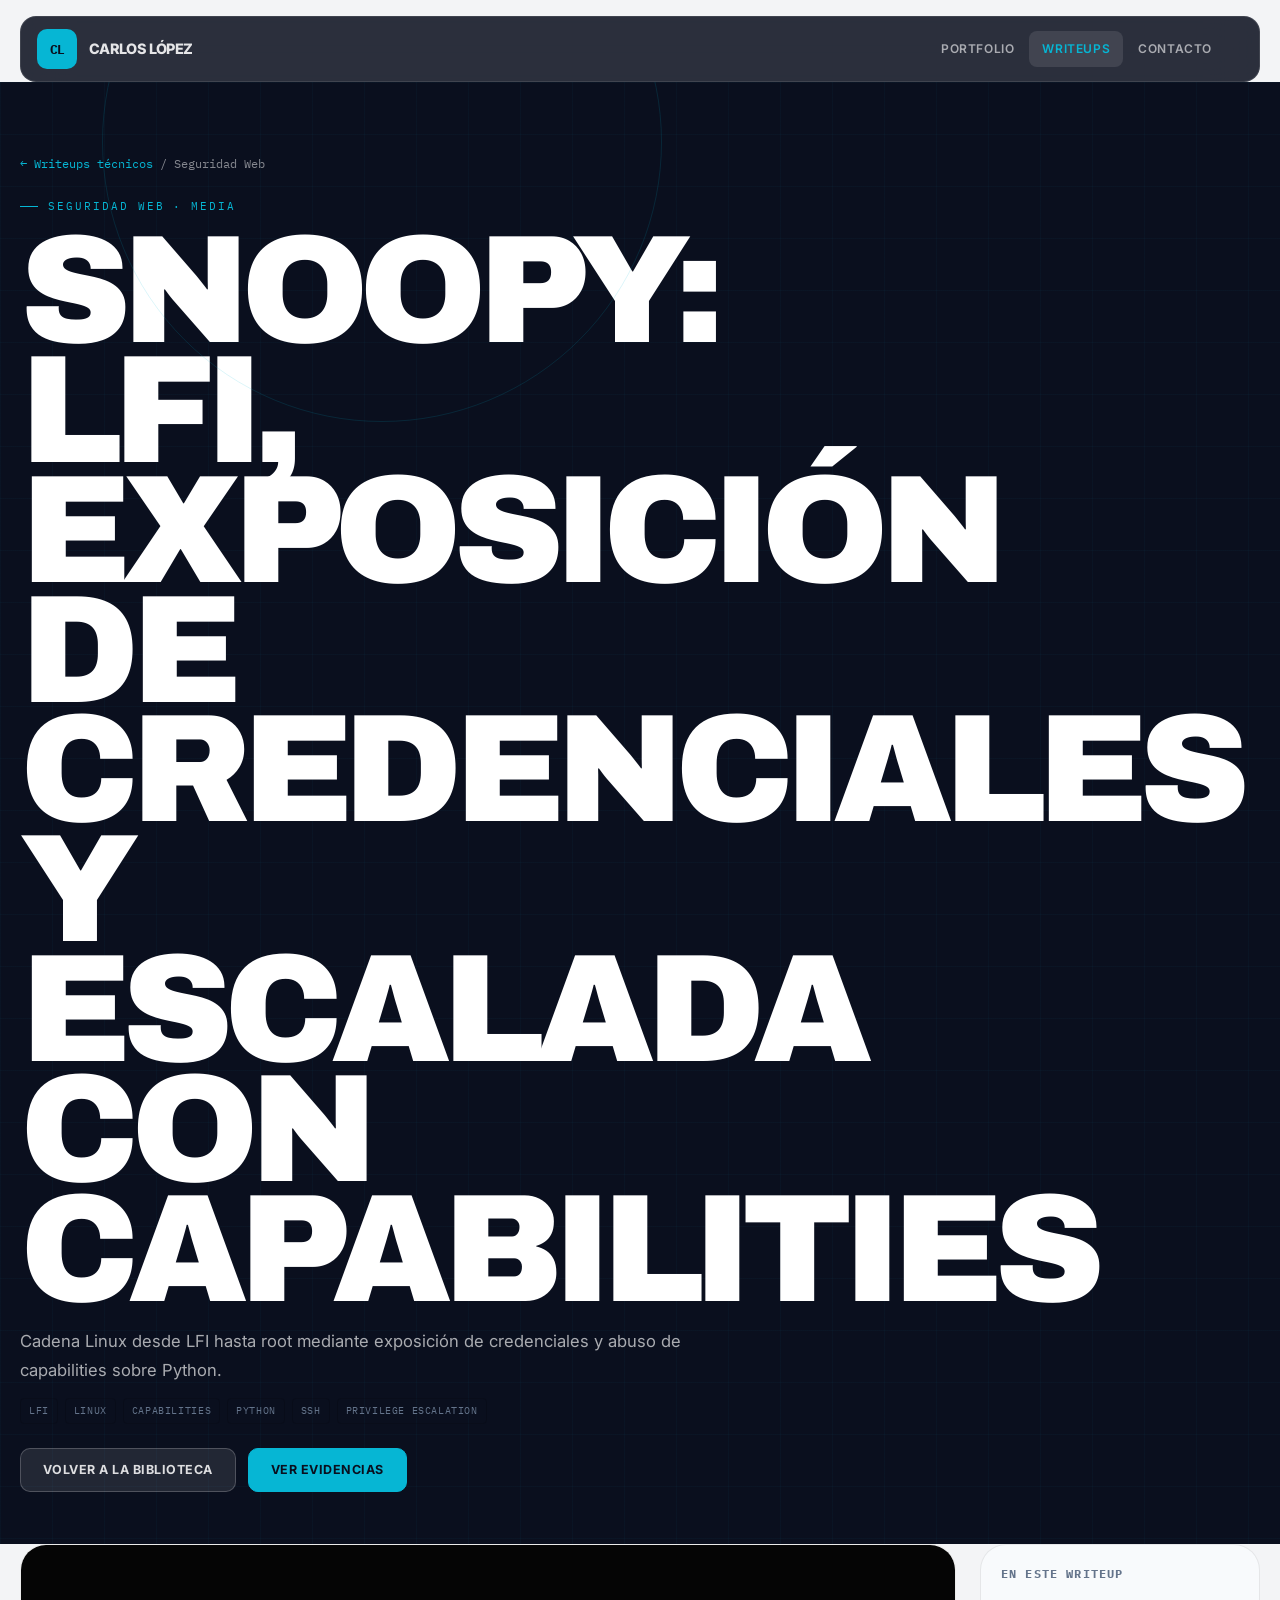
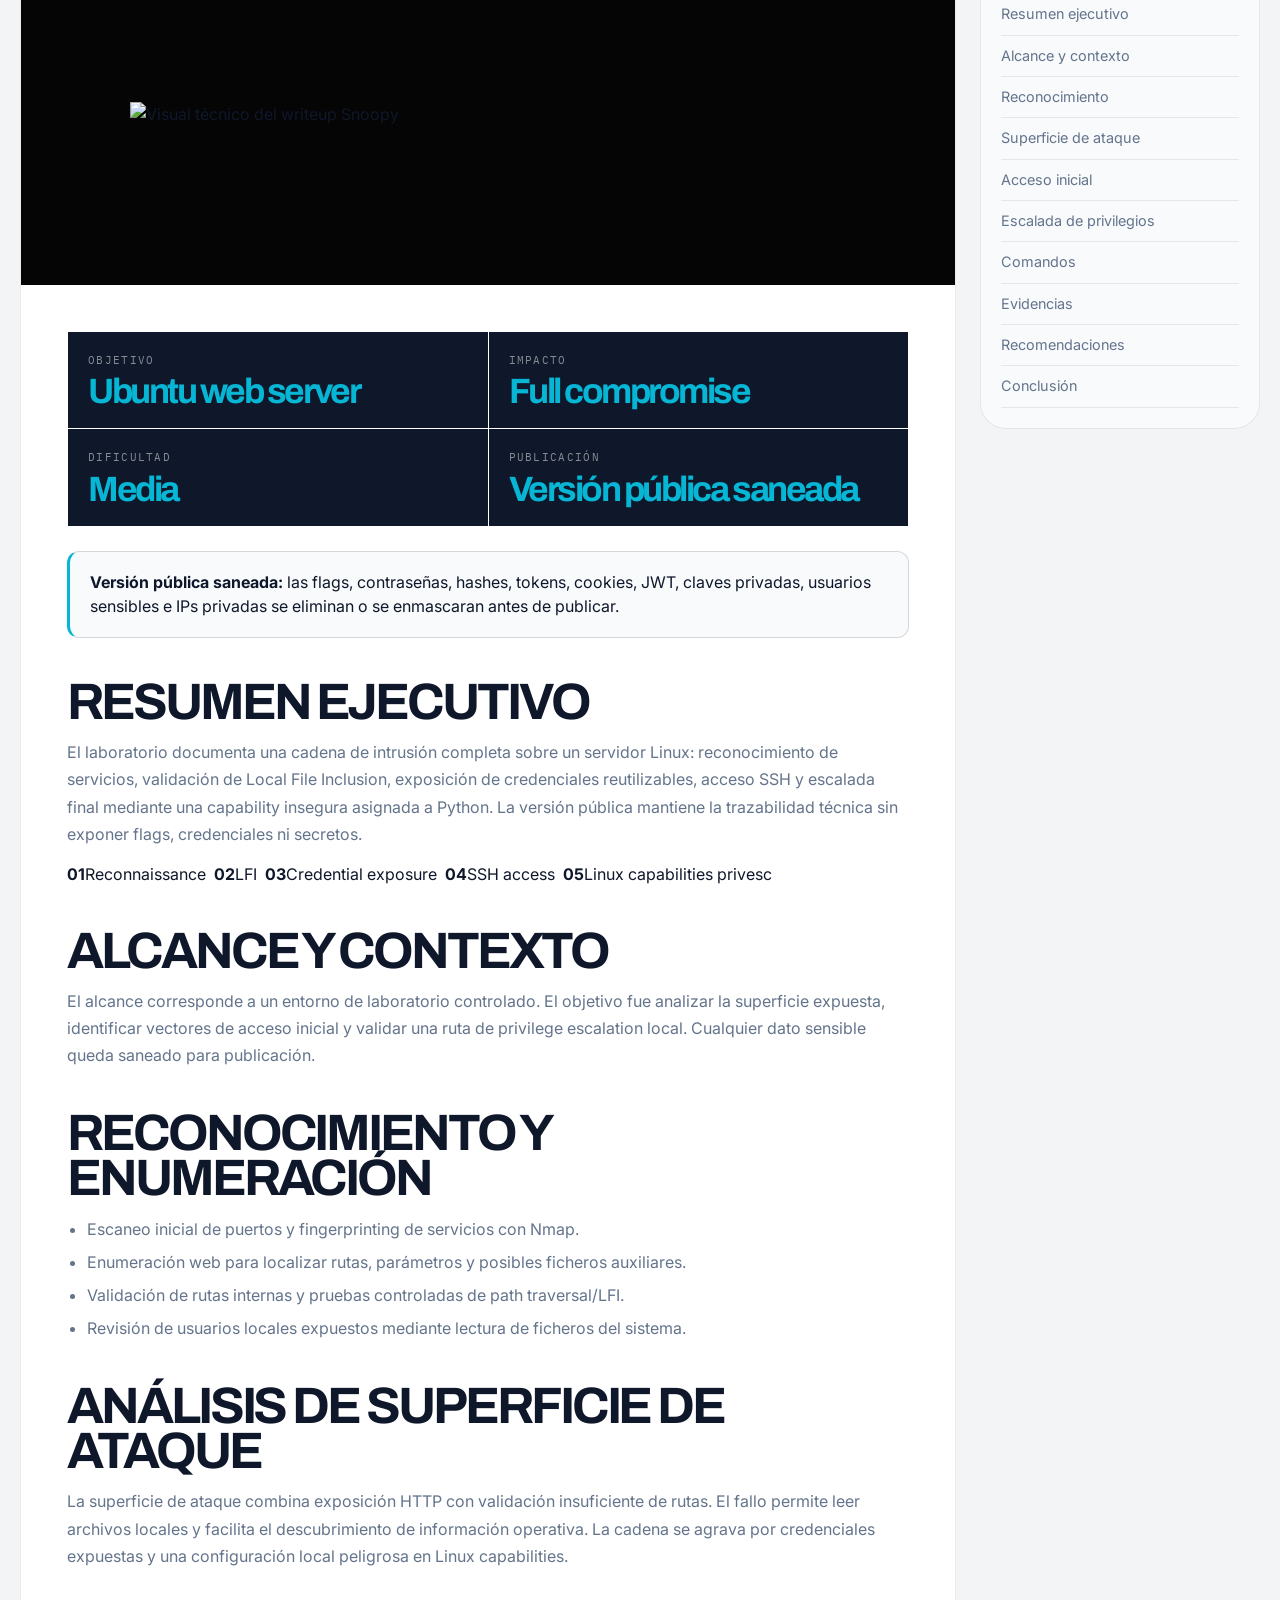
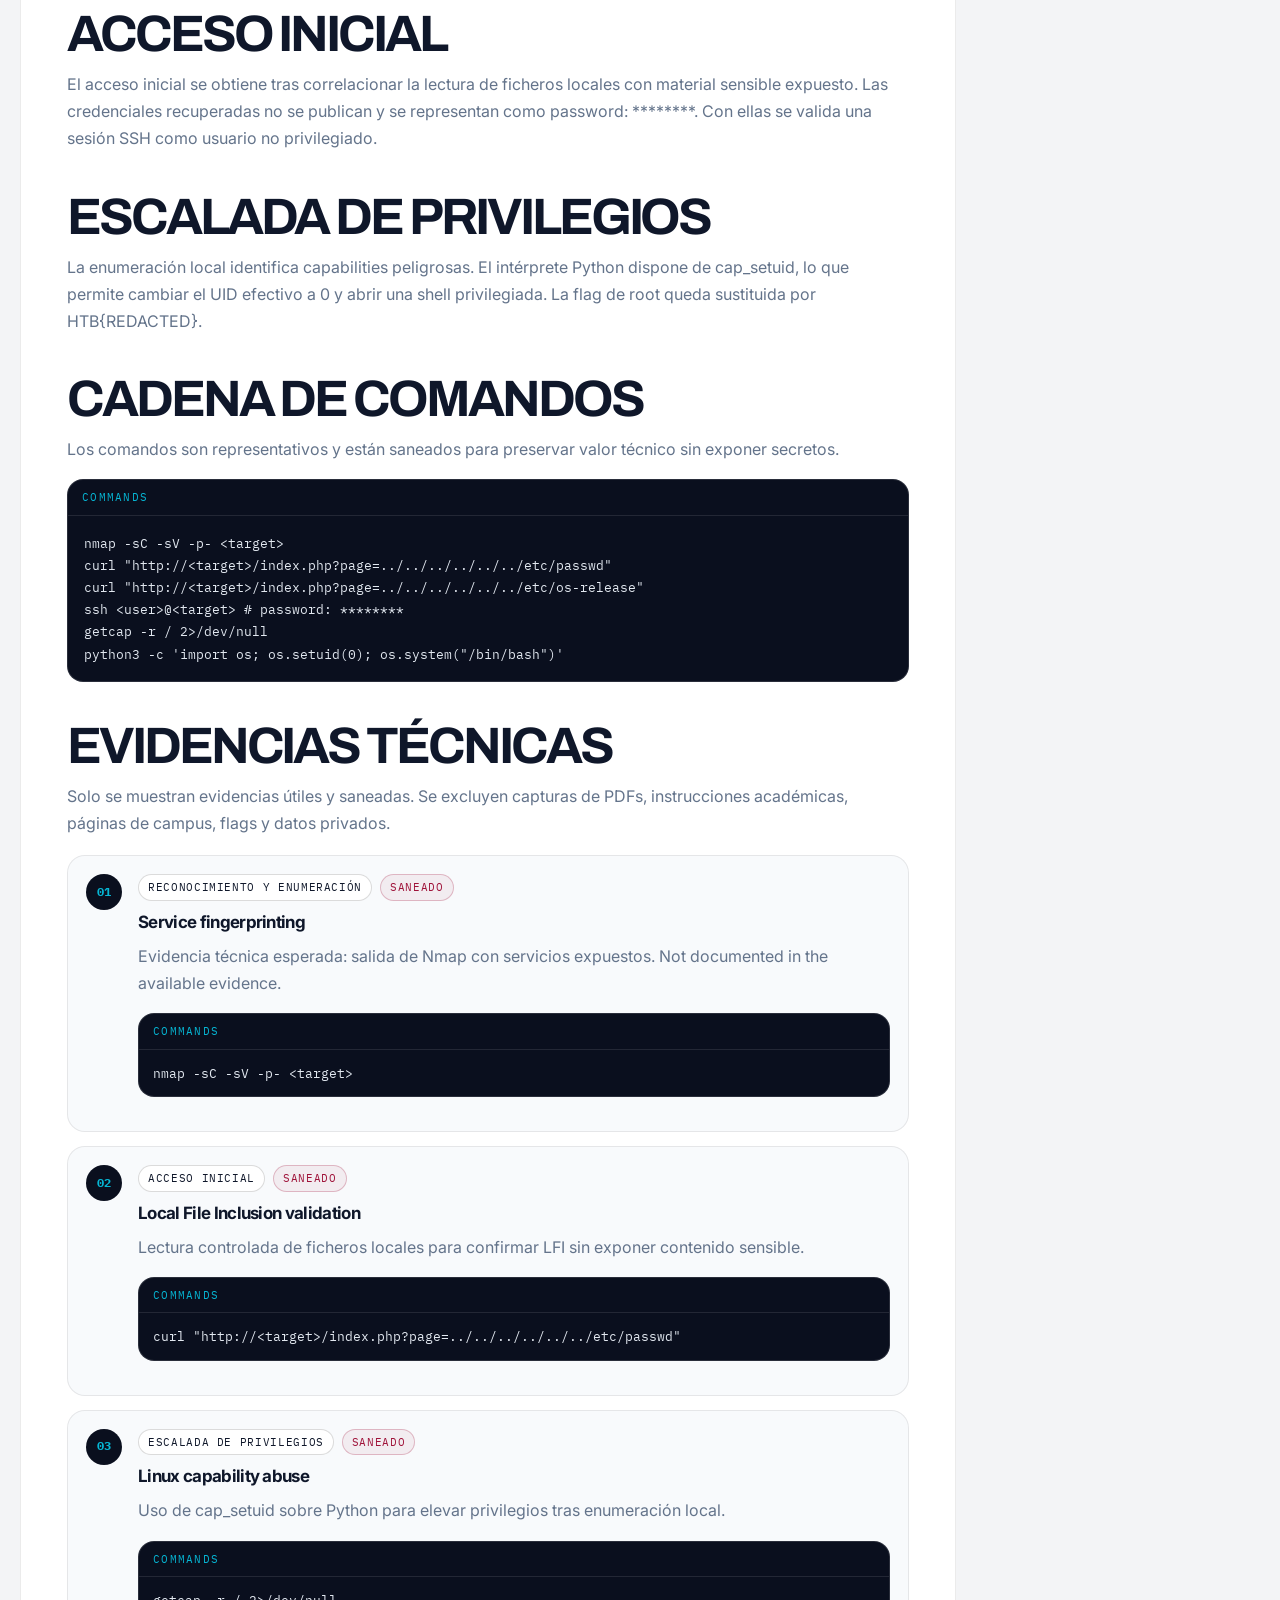
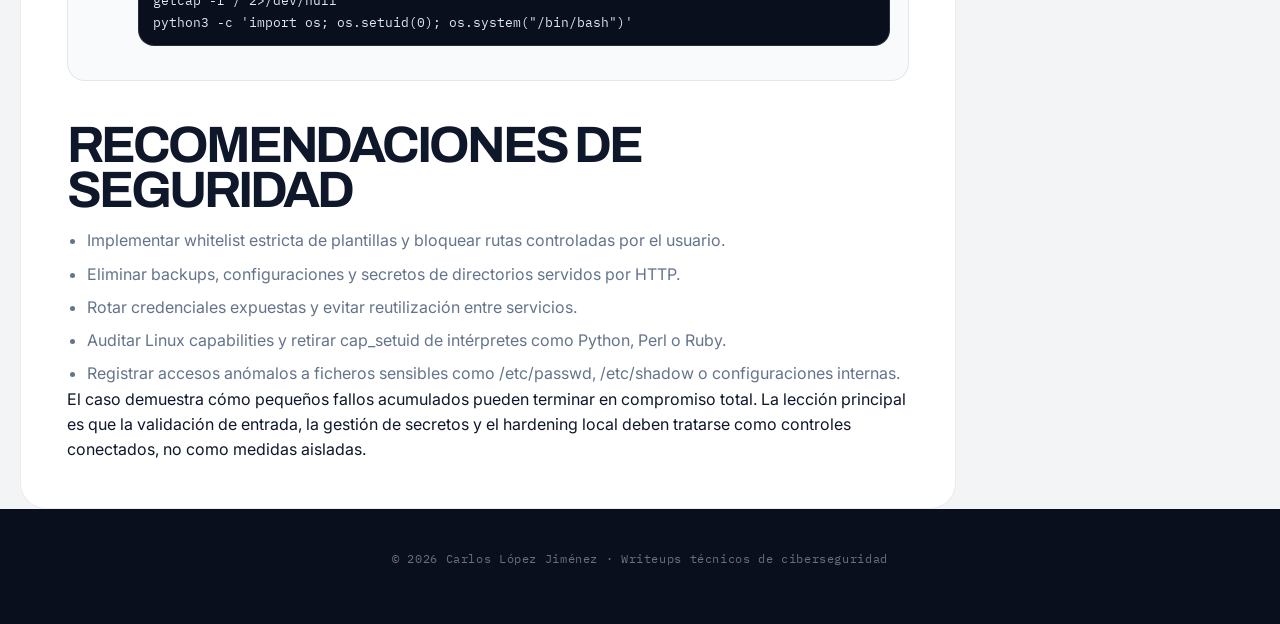
==== commit ee46bf90: "Redesign completo del portfolio de ciberseguridad - Nuevo sistema de color con acento cyber teal (#0" ====
--- a/writeup.html
+++ b/writeup.html
@@ -15,8 +15,15 @@
 </head>
 <body class="detail-page">
   <nav class="nav" aria-label="Navegación principal">
-    <a class="brand" href="index.html"><span class="brand-mark">CL</span><span>Carlos López</span></a>
-    <div class="nav-links">
+    <a class="brand" href="index.html" aria-label="Volver al portfolio">
+      <span class="brand-mark">CL</span>
+      <span class="brand-text">Carlos López</span>
+    </a>
+    <button class="nav-toggle" type="button" aria-label="Abrir menú" aria-expanded="false" aria-controls="primaryNav">
+      <span></span>
+      <span></span>
+    </button>
+    <div class="nav-links" id="primaryNav">
       <a href="index.html">Portfolio</a>
       <a class="active" href="writeups.html">Writeups</a>
       <a href="index.html#contact">Contacto</a>
@@ -83,7 +90,8 @@
     </aside>
   </main>
 
-  <footer class="page-footer">© 2026 Carlos López Jiménez · Writeups técnicos</footer>
+  <footer class="page-footer">© <span id="footerYear"></span> Carlos López Jiménez · Writeups técnicos de ciberseguridad</footer>
+  <script>(function(){ const y=document.getElementById('footerYear'); if(y) y.textContent=new Date().getFullYear(); })();</script>
   <script src="assets/writeups/writeups-data.js"></script>
   <script src="assets/writeups/writeups-extra.js"></script>
   <script src="assets/writeups/writeups-runtime-cleanup.js"></script>
--- a/assets/writeups/writeups.css
+++ b/assets/writeups/writeups.css
@@ -1,31 +1,51 @@
+/* ============================================================
+   CARLOS LÓPEZ JIMÉNEZ — WRITEUPS CSS
+   Cybersecurity Writeup Library · Design System
+   ============================================================ */
+
 :root {
-  --bg: #f2f2f2;
+  --bg: #f3f4f6;
   --paper: #ffffff;
-  --ink: #050505;
-  --muted: #5f6368;
-  --soft: #d9dde0;
-  --line: rgba(0, 0, 0, 0.14);
-  --black: #000000;
+  --surface: #f8fafc;
+  --ink: #0f172a;
+  --muted: #64748b;
+  --muted-light: #94a3b8;
+  --line: rgba(0,0,0,0.08);
+  --line-strong: rgba(0,0,0,0.14);
+
+  --dark: #0a0f1e;
+  --dark-2: #0f172a;
+  --dark-3: #1e293b;
+  --dark-border: rgba(255,255,255,0.07);
+  --dark-border-strong: rgba(255,255,255,0.13);
+  --dark-muted: rgba(255,255,255,0.5);
+
+  --cyan: #06b6d4;
+  --cyan-dim: rgba(6,182,212,0.12);
   --danger: #9f1239;
-  --radius-xl: 34px;
-  --radius-lg: 24px;
-  --radius-md: 16px;
+
+  --font-display: "Archivo","Inter",sans-serif;
+  --font-body: "Inter",sans-serif;
+  --font-mono: "IBM Plex Mono",monospace;
+
+  --r-xl: 28px;
+  --r-lg: 20px;
+  --r-md: 12px;
   --max: 1240px;
-  --font-display: "Archivo", "Inter", sans-serif;
-  --font-body: "Inter", sans-serif;
-  --font-mono: "IBM Plex Mono", monospace;
-  --ease: cubic-bezier(0.16, 1, 0.3, 1);
-}
-
-* { box-sizing: border-box; margin: 0; padding: 0; }
+  --ease: cubic-bezier(0.16,1,0.3,1);
+}
+
+/* ── Reset ── */
+*,*::before,*::after { box-sizing: border-box; margin: 0; padding: 0; }
 html { scroll-behavior: smooth; overflow-x: hidden; }
 body { overflow-x: hidden; background: var(--bg); color: var(--ink); font-family: var(--font-body); line-height: 1.55; -webkit-font-smoothing: antialiased; text-rendering: optimizeLegibility; }
 a { color: inherit; text-decoration: none; }
-button, input { font: inherit; }
-img, svg, video { display: block; max-width: 100%; height: auto; }
-p, h1, h2, h3, a, span, li { overflow-wrap: anywhere; }
+button,input { font: inherit; }
+img,svg,video { display: block; max-width: 100%; height: auto; }
+p,h1,h2,h3,a,span,li { overflow-wrap: anywhere; }
 .container { width: min(var(--max), calc(100% - 32px)); margin: 0 auto; }
 
+/* ── Navigation ── */
 .nav {
   position: sticky;
   top: 16px;
@@ -34,235 +54,353 @@
   grid-template-columns: 1fr auto auto;
   align-items: center;
   gap: 18px;
-  width: min(calc(100% - 48px), var(--max));
+  width: min(calc(100% - 40px), var(--max));
   margin: 16px auto 0;
-  padding: 14px 18px;
-  border: 1px solid rgba(0,0,0,.08);
+  padding: 12px 16px;
+  border: 1px solid rgba(255,255,255,0.1);
   border-radius: 16px;
-  background: rgba(255,255,255,.9);
-  backdrop-filter: blur(18px);
-}
-.brand { display: inline-flex; align-items: center; gap: 14px; min-width: 0; font-weight: 800; text-transform: uppercase; letter-spacing: -.04em; }
-.brand-mark { display: grid; flex: 0 0 auto; place-items: center; width: 42px; height: 42px; border-radius: 10px; background: var(--black); color: #fff; font-family: var(--font-mono); font-weight: 700; }
-.brand-text { white-space: nowrap; overflow: hidden; text-overflow: ellipsis; }
+  background: rgba(10,15,30,0.86);
+  backdrop-filter: blur(24px);
+  -webkit-backdrop-filter: blur(24px);
+  color: #fff;
+}
+.brand { display: inline-flex; align-items: center; gap: 12px; min-width: 0; font-weight: 800; text-transform: uppercase; letter-spacing: -.04em; color: #fff; }
+.brand-mark { display: grid; flex: 0 0 auto; place-items: center; width: 40px; height: 40px; border-radius: 10px; background: var(--cyan); color: var(--dark); font-family: var(--font-mono); font-weight: 700; font-size: .84rem; letter-spacing: -.04em; }
+.brand-text { white-space: nowrap; overflow: hidden; text-overflow: ellipsis; font-size: .9rem; color: rgba(255,255,255,0.88); }
 .nav-toggle { display: none; }
-.nav-links { display: flex; align-items: center; gap: 10px; font-size: .78rem; font-weight: 800; text-transform: uppercase; }
-.nav-links a { min-height: 42px; display: inline-flex; align-items: center; padding: 10px 14px; border: 1px solid transparent; border-radius: 999px; color: var(--muted); transition: .25s var(--ease); }
-.nav-links a:hover, .nav-links a.active { color: var(--ink); border-color: var(--line); background: #fff; }
-
-.hero, .detail-hero { position: relative; padding: 84px 0 56px; overflow: hidden; }
-.hero::before, .detail-hero::before {
+.nav-links { display: flex; align-items: center; gap: 2px; font-size: .75rem; font-weight: 600; text-transform: uppercase; letter-spacing: .05em; }
+.nav-links a { min-height: 36px; display: inline-flex; align-items: center; padding: 0 13px; border-radius: 8px; color: rgba(255,255,255,0.6); transition: .2s var(--ease); }
+.nav-links a:hover,.nav-links a.active { color: #fff; background: rgba(255,255,255,0.1); }
+.nav-links a.active { color: var(--cyan); }
+
+/* ── Hero (Library) ── */
+.hero,.detail-hero {
+  position: relative;
+  padding: 72px 0 52px;
+  overflow: hidden;
+  background: var(--dark);
+  background-image:
+    linear-gradient(rgba(6,182,212,0.035) 1px, transparent 1px),
+    linear-gradient(90deg, rgba(6,182,212,0.035) 1px, transparent 1px);
+  background-size: 52px 52px;
+  color: #fff;
+}
+.hero::before,.detail-hero::before {
   content: "";
   position: absolute;
-  width: 520px;
-  height: 520px;
-  left: 10%;
-  top: -210px;
-  border: 1px solid rgba(0,0,0,.18);
+  width: 560px; height: 560px;
+  left: 8%; top: -220px;
+  border: 1px solid rgba(6,182,212,0.14);
   border-radius: 999px;
   pointer-events: none;
 }
-.library-header { display: grid; grid-template-columns: minmax(0, 1fr) 340px; gap: 44px; align-items: end; }
-.eyebrow { margin-bottom: 16px; color: var(--muted); font-family: var(--font-mono); font-size: .72rem; letter-spacing: .14em; text-transform: uppercase; }
-h1, .section-title, h2, h3 { letter-spacing: -.06em; }
-h1 { max-width: 980px; margin-bottom: 20px; font-family: var(--font-display); font-size: clamp(4.6rem, 13vw, 13rem); font-weight: 900; line-height: .78; text-transform: uppercase; overflow-wrap: normal; }
-.section-title { font-family: var(--font-display); font-size: clamp(3rem, 7vw, 7rem); line-height: .84; text-transform: uppercase; }
-.lead { max-width: 720px; color: #202020; font-size: clamp(1rem, 1.4vw, 1.18rem); }
-
-.library-stats, .mini-metrics { display: grid; grid-template-columns: repeat(2, minmax(0, 1fr)); gap: 1px; border: 1px solid var(--line); background: var(--line); }
-.mini { min-width: 0; padding: 20px; background: var(--paper); }
-.mini span { display: block; color: var(--muted); font-family: var(--font-mono); font-size: .72rem; text-transform: uppercase; }
-.mini strong { display: block; margin-top: 8px; font-family: var(--font-display); font-size: 2.2rem; line-height: .9; letter-spacing: -.07em; }
-
+
+.library-header {
+  display: grid;
+  grid-template-columns: minmax(0,1fr) 320px;
+  gap: 44px;
+  align-items: end;
+}
+
+.eyebrow {
+  display: inline-flex;
+  align-items: center;
+  gap: 10px;
+  margin-bottom: 16px;
+  color: var(--cyan);
+  font-family: var(--font-mono);
+  font-size: .68rem;
+  letter-spacing: .18em;
+  text-transform: uppercase;
+}
+.eyebrow::before { content: ""; display: block; width: 18px; height: 1px; background: var(--cyan); flex: 0 0 auto; }
+
+h1,.section-title,h2,h3 { letter-spacing: -.06em; }
+h1 {
+  max-width: 900px;
+  margin-bottom: 18px;
+  font-family: var(--font-display);
+  font-size: clamp(4.4rem, 12vw, 12rem);
+  font-weight: 900;
+  line-height: .78;
+  text-transform: uppercase;
+  overflow-wrap: normal;
+  color: #fff;
+}
+.section-title {
+  font-family: var(--font-display);
+  font-size: clamp(2.8rem, 6.5vw, 6.5rem);
+  line-height: .84;
+  text-transform: uppercase;
+  color: var(--ink);
+}
+.lead {
+  max-width: 680px;
+  color: rgba(255,255,255,0.65);
+  font-size: clamp(.96rem, 1.3vw, 1.1rem);
+  line-height: 1.7;
+}
+
+/* Library stats */
+.library-stats,.mini-metrics {
+  display: grid;
+  grid-template-columns: repeat(2, minmax(0,1fr));
+  gap: 1px;
+  background: var(--dark-border-strong);
+  border: 1px solid var(--dark-border-strong);
+}
+.mini { min-width: 0; padding: 20px; background: var(--dark-2); }
+.mini span { display: block; color: var(--dark-muted); font-family: var(--font-mono); font-size: .68rem; text-transform: uppercase; letter-spacing: .12em; margin-bottom: 8px; }
+.mini strong { display: block; font-family: var(--font-display); font-size: 2.2rem; line-height: .9; letter-spacing: -.07em; color: var(--cyan); }
+
+/* ── Main section ── */
 .section { padding: 44px 0 80px; background: var(--paper); }
-.toolbar-simple { display: grid; grid-template-columns: minmax(0, 1.2fr) minmax(0, 1fr) minmax(0, 1fr); gap: 1px; margin-bottom: 54px; border: 1px solid var(--line); background: var(--line); }
-.toolbar-field { min-width: 0; display: grid; gap: 14px; padding: 18px; background: #f7f7f7; }
-.toolbar-label { color: var(--muted); font-family: var(--font-mono); font-size: .72rem; text-transform: uppercase; }
-.search { width: 100%; min-height: 50px; padding: 0 14px; border: 1px solid var(--line); border-radius: 999px; background: #fff; color: var(--ink); font: inherit; outline: none; transition: .25s var(--ease); }
-.search:focus { border-color: var(--ink); box-shadow: 0 0 0 4px rgba(0,0,0,.04); }
-.filters { display: flex; flex-wrap: wrap; gap: 8px; min-width: 0; }
-.chip { min-height: 42px; padding: 9px 14px; border: 1px solid var(--line); border-radius: 999px; background: #fff; color: var(--muted); cursor: pointer; font: inherit; font-size: .82rem; font-weight: 700; transition: .25s var(--ease); }
-.chip.active, .chip:hover { background: var(--black); color: #fff; border-color: var(--black); }
+
+/* Toolbar */
+.toolbar-simple {
+  display: grid;
+  grid-template-columns: minmax(0,1.2fr) minmax(0,1fr) minmax(0,1fr);
+  gap: 1px;
+  margin-bottom: 52px;
+  border: 1px solid var(--line-strong);
+  background: var(--line);
+}
+.toolbar-field { min-width: 0; display: grid; gap: 12px; padding: 18px; background: var(--surface); }
+.toolbar-label { color: var(--muted); font-family: var(--font-mono); font-size: .68rem; text-transform: uppercase; letter-spacing: .12em; }
+.search {
+  width: 100%;
+  min-height: 48px;
+  padding: 0 16px;
+  border: 1px solid var(--line-strong);
+  border-radius: 10px;
+  background: #fff;
+  color: var(--ink);
+  font: inherit;
+  outline: none;
+  transition: .22s var(--ease);
+}
+.search:focus { border-color: var(--cyan); box-shadow: 0 0 0 3px rgba(6,182,212,0.12); }
+.search::placeholder { color: var(--muted-light); }
+.filters { display: flex; flex-wrap: wrap; gap: 7px; min-width: 0; }
+.chip {
+  min-height: 38px;
+  padding: 8px 14px;
+  border: 1px solid var(--line-strong);
+  border-radius: 999px;
+  background: #fff;
+  color: var(--muted);
+  cursor: pointer;
+  font: inherit;
+  font-size: .78rem;
+  font-weight: 700;
+  transition: .22s var(--ease);
+}
+.chip.active,.chip:hover { background: var(--cyan); color: var(--dark); border-color: var(--cyan); }
+
+/* Results header */
 .results-head { display: flex; align-items: end; justify-content: space-between; gap: 18px; margin-bottom: 28px; }
-.results-count { color: var(--muted); font-family: var(--font-mono); font-size: .82rem; }
-
-.grid, .library-grid { display: grid; grid-template-columns: repeat(3, minmax(0, 1fr)); gap: 18px; }
-.card { position: relative; overflow: hidden; min-height: 100%; border: 1px solid var(--line); border-radius: 26px; background: #fff; transition: transform .45s var(--ease), box-shadow .45s var(--ease), border-color .45s var(--ease); }
-.card:hover { transform: translateY(-10px); border-color: rgba(0,0,0,.32); box-shadow: 0 28px 80px rgba(0,0,0,.14); }
+.results-count { color: var(--muted); font-family: var(--font-mono); font-size: .78rem; }
+
+/* Grid */
+.grid,.library-grid {
+  display: grid;
+  grid-template-columns: repeat(3, minmax(0,1fr));
+  gap: 18px;
+}
+
+/* Card */
+.card {
+  position: relative;
+  overflow: hidden;
+  min-height: 100%;
+  border: 1px solid var(--line);
+  border-radius: 24px;
+  background: #fff;
+  transition: transform .42s var(--ease), box-shadow .42s var(--ease), border-color .42s var(--ease);
+}
+.card::before {
+  content: "";
+  position: absolute;
+  top: 0; left: 0; right: 0;
+  height: 2px;
+  background: linear-gradient(90deg, var(--cyan), transparent);
+  opacity: 0;
+  transition: opacity .35s var(--ease);
+}
+.card:hover { transform: translateY(-8px); border-color: rgba(6,182,212,0.25); box-shadow: 0 24px 72px rgba(0,0,0,0.11); }
+.card:hover::before { opacity: 1; }
 .card a { display: block; height: 100%; }
-.card-preview { position: relative; height: 220px; overflow: hidden; background: #111; }
-.card-preview img { width: 100%; height: 100%; object-fit: cover; filter: grayscale(.08); transform: scale(1.02); transition: transform .65s var(--ease), filter .65s var(--ease); }
-.card:hover .card-preview img { transform: scale(1.08); filter: grayscale(0); }
-.card-overlay-meta { position: absolute; inset: 14px 14px auto 14px; display: flex; flex-wrap: wrap; justify-content: space-between; gap: 8px; }
-.card-difficulty, .card-date, .badge { padding: 7px 10px; border-radius: 999px; background: rgba(255,255,255,.9); border: 1px solid rgba(0,0,0,.12); color: var(--ink); font-family: var(--font-mono); font-size: .68rem; font-weight: 700; text-transform: uppercase; }
+.card-preview { position: relative; height: 210px; overflow: hidden; background: #111; }
+.card-preview img { width: 100%; height: 100%; object-fit: cover; filter: grayscale(.06); transform: scale(1.02); transition: transform .6s var(--ease), filter .6s var(--ease); }
+.card:hover .card-preview img { transform: scale(1.07); filter: grayscale(0); }
+.card-overlay-meta { position: absolute; inset: 12px 12px auto 12px; display: flex; flex-wrap: wrap; justify-content: space-between; gap: 7px; }
+.card-difficulty,.card-date,.badge {
+  padding: 5px 10px;
+  border-radius: 999px;
+  background: rgba(255,255,255,0.92);
+  border: 1px solid rgba(0,0,0,0.1);
+  color: var(--ink);
+  font-family: var(--font-mono);
+  font-size: .65rem;
+  font-weight: 700;
+  text-transform: uppercase;
+  letter-spacing: .06em;
+}
+.badge-easy { background: rgba(6,182,212,0.12); color: var(--dark); border-color: rgba(6,182,212,0.25); }
+.badge-medium { background: rgba(251,191,36,0.14); color: #78350f; border-color: rgba(251,191,36,0.3); }
+.badge-hard { background: rgba(239,68,68,0.12); color: #7f1d1d; border-color: rgba(239,68,68,0.25); }
+
 .card-body { padding: 20px; }
-.card-top { display: flex; align-items: center; justify-content: space-between; gap: 12px; margin-bottom: 14px; }
-.card h2 { min-height: 2.2em; margin-bottom: 10px; font-family: var(--font-display); font-size: clamp(1.45rem, 2.2vw, 2.25rem); line-height: .92; text-transform: uppercase; }
-.card p { color: var(--muted); font-size: .94rem; }
-.meta, .tag-strip, .card-foot { display: flex; flex-wrap: wrap; gap: 8px; }
-.meta, .tag-strip { margin-top: 16px; }
-.meta span, .tag, .card-foot { color: var(--muted); font-size: .78rem; }
-.tag { padding: 5px 8px; border: 1px solid var(--line); border-radius: 999px; font-family: var(--font-mono); }
-.card-foot { justify-content: space-between; align-items: center; margin-top: 18px; padding-top: 16px; border-top: 1px solid var(--line); }
-.card-foot strong { color: var(--ink); text-transform: uppercase; }
-.empty { display: none; margin-top: 18px; padding: 22px; border: 1px dashed var(--line); border-radius: var(--radius-md); color: var(--muted); text-align: center; }
-
-.breadcrumb { margin-bottom: 18px; color: var(--muted); font-family: var(--font-mono); font-size: .82rem; }
-.hero-actions, .actions { display: flex; flex-wrap: wrap; gap: 12px; margin-top: 26px; }
-.btn { display: inline-flex; align-items: center; justify-content: center; min-height: 46px; padding: 0 22px; border: 1px solid var(--black); border-radius: 10px; font-weight: 800; text-transform: uppercase; font-size: .82rem; transition: .28s var(--ease); text-align: center; }
-.btn-primary { background: var(--black); color: #fff; }
-.btn-primary:hover { background: transparent; color: var(--black); }
-.btn-secondary { background: transparent; color: var(--black); }
-.btn-secondary:hover { background: var(--black); color: #fff; }
-.detail-grid { display: grid; grid-template-columns: minmax(0, 1fr) 280px; gap: 24px; align-items: start; }
-.article, .toc { border: 1px solid var(--line); border-radius: 28px; background: var(--paper); min-width: 0; }
+.card-top { display: flex; align-items: center; justify-content: space-between; gap: 12px; margin-bottom: 12px; }
+.card h2 { min-height: 2em; margin-bottom: 10px; font-family: var(--font-display); font-size: clamp(1.4rem, 2.1vw, 2.1rem); line-height: .92; text-transform: uppercase; color: var(--ink); }
+.card p { color: var(--muted); font-size: .9rem; line-height: 1.62; }
+.meta,.tag-strip,.card-foot { display: flex; flex-wrap: wrap; gap: 7px; }
+.meta,.tag-strip { margin-top: 14px; }
+.meta span,.tag,.card-foot { color: var(--muted); font-size: .76rem; }
+.tag { padding: 4px 8px; border: 1px solid var(--line-strong); border-radius: 4px; font-family: var(--font-mono); font-size: .63rem; text-transform: uppercase; letter-spacing: .06em; }
+.card-foot { justify-content: space-between; align-items: center; margin-top: 16px; padding-top: 14px; border-top: 1px solid var(--line); }
+.card-foot strong { color: var(--cyan); font-family: var(--font-mono); font-size: .72rem; text-transform: uppercase; letter-spacing: .08em; }
+.empty { display: none; margin-top: 18px; padding: 24px; border: 1px dashed var(--line-strong); border-radius: var(--r-md); color: var(--muted); text-align: center; font-family: var(--font-mono); font-size: .84rem; }
+
+/* ── Article / Detail ── */
+.breadcrumb { margin-bottom: 16px; color: rgba(255,255,255,0.5); font-family: var(--font-mono); font-size: .78rem; }
+.breadcrumb a { color: var(--cyan); }
+.hero-actions,.actions { display: flex; flex-wrap: wrap; gap: 12px; margin-top: 24px; }
+.btn {
+  display: inline-flex;
+  align-items: center;
+  justify-content: center;
+  min-height: 44px;
+  padding: 0 22px;
+  border-radius: 10px;
+  font-weight: 700;
+  text-transform: uppercase;
+  font-size: .78rem;
+  letter-spacing: .04em;
+  transition: .25s var(--ease);
+  text-align: center;
+  border: 1.5px solid transparent;
+}
+.btn-primary { background: var(--cyan); color: var(--dark); border-color: var(--cyan); }
+.btn-primary:hover { background: transparent; color: var(--cyan); }
+.btn-secondary { background: rgba(255,255,255,0.1); color: rgba(255,255,255,0.85); border-color: rgba(255,255,255,0.2); }
+.btn-secondary:hover { background: rgba(255,255,255,0.18); border-color: rgba(255,255,255,0.35); }
+
+.detail-grid { display: grid; grid-template-columns: minmax(0,1fr) 280px; gap: 24px; align-items: start; }
+.article,.toc { border: 1px solid var(--line); border-radius: 26px; background: var(--paper); min-width: 0; }
 .article { overflow: hidden; }
-.article-cover { height: 360px; overflow: hidden; border-bottom: 1px solid var(--line); background: #000; }
+.article-cover { height: 340px; overflow: hidden; border-bottom: 1px solid var(--line); background: #000; }
 .article-cover img { width: 100%; height: 100%; object-fit: cover; }
 .article-cover-soft { display: flex; align-items: center; justify-content: center; background: #050505; }
-.article-cover-soft img { width: min(100%, 780px); height: auto; object-fit: contain; padding: 34px; }
-.article-content { padding: clamp(22px, 4vw, 48px); }
-.article-content h2 { margin: 44px 0 14px; font-family: var(--font-display); font-size: clamp(2rem, 4vw, 4.4rem); line-height: .88; text-transform: uppercase; }
-.article-content h3 { margin-bottom: 8px; font-size: 1.08rem; letter-spacing: -.04em; }
-.article-content p, .article-content li, .step-evidence figcaption { color: var(--muted); }
+.article-cover-soft img { width: min(100%,780px); height: auto; object-fit: contain; padding: 32px; }
+.article-content { padding: clamp(22px,4vw,46px); }
+.article-content h2 { margin: 42px 0 14px; font-family: var(--font-display); font-size: clamp(1.9rem,4vw,4.2rem); line-height: .88; text-transform: uppercase; color: var(--ink); }
+.article-content h3 { margin-bottom: 8px; font-size: 1.06rem; letter-spacing: -.04em; color: var(--ink); }
+.article-content p,.article-content li,.step-evidence figcaption { color: var(--muted); line-height: 1.7; }
 .article-content ul { padding-left: 20px; }
-.callout { margin-top: 26px; padding: 18px; border: 1px solid var(--line); border-radius: 18px; background: #f7f7f7; color: var(--ink); }
-.code { position: relative; margin: 18px 0; border: 1px solid var(--line); border-radius: 18px; overflow: hidden; background: #050505; }
-.code::before { content: "commands"; display: block; padding: 10px 14px; border-bottom: 1px solid rgba(255,255,255,.12); color: rgba(255,255,255,.55); font-family: var(--font-mono); font-size: .72rem; text-transform: uppercase; }
+.article-content ul li + li { margin-top: 6px; }
+
+.callout { margin-top: 24px; padding: 18px 20px; border: 1px solid var(--line-strong); border-left: 3px solid var(--cyan); border-radius: 12px; background: var(--surface); color: var(--ink); }
+.code { position: relative; margin: 16px 0; border: 1px solid var(--dark-border-strong); border-radius: 16px; overflow: hidden; background: var(--dark); }
+.code::before { content: "commands"; display: block; padding: 9px 14px; border-bottom: 1px solid rgba(255,255,255,0.1); color: var(--cyan); font-family: var(--font-mono); font-size: .66rem; text-transform: uppercase; letter-spacing: .12em; }
 .code.compact pre { padding: 12px 14px; }
-pre { max-width: 100%; overflow-x: auto; padding: 16px; color: #f2f2f2; font-family: var(--font-mono); font-size: .86rem; line-height: 1.6; white-space: pre; -webkit-overflow-scrolling: touch; }
-.toc { position: sticky; top: 96px; padding: 20px; background: #f7f7f7; }
-.toc h3 { margin-bottom: 10px; font-family: var(--font-mono); font-size: .78rem; text-transform: uppercase; }
-.toc a { display: block; padding: 10px 0; border-bottom: 1px solid var(--line); color: var(--muted); font-size: .92rem; transition: .22s var(--ease); }
-.toc a:hover { color: var(--ink); padding-left: 6px; }
-.evidence-steps { display: grid; gap: 16px; margin-top: 20px; }
-.evidence-step { display: grid; grid-template-columns: auto minmax(0, 1fr); gap: 16px; padding: 18px; border: 1px solid var(--line); border-radius: 20px; background: #f7f7f7; }
-.evidence-step-num { display: grid; place-items: center; width: 38px; height: 38px; border-radius: 999px; background: var(--black); color: #fff; font-family: var(--font-mono); font-size: .8rem; font-weight: 700; }
+pre { max-width: 100%; overflow-x: auto; padding: 16px; color: #e2e8f0; font-family: var(--font-mono); font-size: .84rem; line-height: 1.65; white-space: pre; -webkit-overflow-scrolling: touch; }
+
+.toc { position: sticky; top: 80px; padding: 20px; background: var(--surface); border-color: var(--line); }
+.toc h3 { margin-bottom: 12px; font-family: var(--font-mono); font-size: .72rem; text-transform: uppercase; letter-spacing: .1em; color: var(--muted); }
+.toc a { display: block; padding: 9px 0; border-bottom: 1px solid var(--line); color: var(--muted); font-size: .9rem; transition: .2s var(--ease); }
+.toc a:hover { color: var(--cyan); padding-left: 6px; }
+
+/* Evidence */
+.evidence-steps { display: grid; gap: 14px; margin-top: 18px; }
+.evidence-step { display: grid; grid-template-columns: auto minmax(0,1fr); gap: 16px; padding: 18px; border: 1px solid var(--line); border-radius: 18px; background: var(--surface); min-width: 0; transition: border-color .25s var(--ease); }
+.evidence-step:hover { border-color: rgba(6,182,212,0.25); }
+.evidence-step-body { min-width: 0; }
+.evidence-step-num { display: grid; place-items: center; width: 36px; height: 36px; border-radius: 999px; background: var(--dark); color: var(--cyan); font-family: var(--font-mono); font-size: .76rem; font-weight: 700; flex: 0 0 auto; }
 .evidence-step-top { display: flex; flex-wrap: wrap; gap: 8px; align-items: center; margin-bottom: 8px; }
-.phase-badge, .redacted-badge { display: inline-flex; align-items: center; padding: 5px 9px; border-radius: 999px; border: 1px solid var(--line); background: #fff; font-family: var(--font-mono); font-size: .7rem; text-transform: uppercase; }
-.redacted-badge { color: var(--danger); }
-.step-evidence { margin-top: 14px; overflow: hidden; border: 1px solid var(--line); border-radius: 18px; background: #000; }
-.step-evidence img { width: 100%; max-height: 560px; object-fit: contain; background: #000; }
-.step-evidence figcaption { padding: 12px 14px; border-top: 1px solid rgba(255,255,255,.16); color: rgba(255,255,255,.72); font-size: .88rem; }
-.page-footer { padding: 42px 16px 58px; background: var(--black); color: rgba(255,255,255,.62); text-align: center; font-size: .92rem; }
-
-[data-reveal], .card, .evidence-step, .article, .toc { animation: riseIn .8s var(--ease) both; }
-.card:nth-child(2) { animation-delay: .08s; }
-.card:nth-child(3) { animation-delay: .16s; }
-.card:nth-child(4) { animation-delay: .24s; }
-@keyframes riseIn { from { opacity: 0; transform: translateY(28px); } to { opacity: 1; transform: translateY(0); } }
-
+.phase-badge,.redacted-badge { display: inline-flex; align-items: center; padding: 4px 9px; border-radius: 999px; border: 1px solid var(--line-strong); background: #fff; font-family: var(--font-mono); font-size: .67rem; text-transform: uppercase; letter-spacing: .06em; }
+.redacted-badge { color: var(--danger); border-color: rgba(159,18,57,0.25); background: rgba(159,18,57,0.06); }
+
+.step-evidence { margin-top: 14px; overflow: hidden; border: 1px solid var(--line); border-radius: 16px; background: #000; }
+.step-evidence img { width: 100%; max-height: 540px; object-fit: contain; background: #000; }
+.step-evidence figcaption { padding: 10px 14px; border-top: 1px solid rgba(255,255,255,0.12); color: rgba(255,255,255,0.65); font-size: .84rem; }
+
+/* Kill chain */
+.kill-chain { display: flex; flex-wrap: wrap; gap: 8px; margin-top: 14px; }
+.kill-chain-step { display: inline-flex; align-items: center; gap: 6px; padding: 6px 12px; border: 1px solid var(--line-strong); border-radius: 999px; font-family: var(--font-mono); font-size: .7rem; text-transform: uppercase; letter-spacing: .06em; color: var(--muted); }
+.kill-chain-step::before { content: ""; display: block; width: 6px; height: 6px; border-radius: 50%; background: var(--cyan); flex: 0 0 auto; }
+
+/* Footer */
+.page-footer { padding: 40px 16px 56px; background: var(--dark); color: rgba(255,255,255,0.4); text-align: center; font-family: var(--font-mono); font-size: .78rem; letter-spacing: .05em; }
+
+/* ── Animations ── */
+.card,.evidence-step,.article,.toc { animation: riseIn .75s var(--ease) both; }
+.card:nth-child(2) { animation-delay: .07s; }
+.card:nth-child(3) { animation-delay: .14s; }
+.card:nth-child(4) { animation-delay: .21s; }
+@keyframes riseIn { from { opacity: 0; transform: translateY(24px); } to { opacity: 1; transform: translateY(0); } }
+
+/* ── Responsive ── */
 @media (max-width: 1080px) {
-  .grid, .library-grid { grid-template-columns: repeat(2, minmax(0, 1fr)); }
-}
-
+  .grid,.library-grid { grid-template-columns: repeat(2,minmax(0,1fr)); }
+}
 @media (max-width: 960px) {
-  .library-header, .toolbar-simple, .detail-grid { grid-template-columns: 1fr; }
-  .mini-metrics, .library-stats { grid-template-columns: repeat(2, minmax(0, 1fr)); }
+  .library-header,.toolbar-simple,.detail-grid { grid-template-columns: 1fr; }
+  .mini-metrics,.library-stats { grid-template-columns: repeat(2,minmax(0,1fr)); }
   .toc { position: static; order: -1; }
-  h1 { font-size: clamp(4rem, 17vw, 9rem); }
-}
-
+  h1 { font-size: clamp(3.8rem,16vw,8.5rem); }
+}
 @media (max-width: 720px) {
-  .container { width: min(100% - 28px, var(--max)); }
-  .nav {
-    width: calc(100% - 28px);
-    top: 12px;
-    grid-template-columns: 1fr auto;
-    gap: 10px;
-    padding: 10px;
-    border-radius: 18px;
-  }
-  .nav-toggle {
-    display: inline-grid;
-    place-items: center;
-    width: 46px;
-    height: 46px;
-    border: 1px solid var(--line);
-    border-radius: 12px;
-    background: #fff;
-    cursor: pointer;
-  }
-  .nav-toggle span {
-    display: block;
-    width: 20px;
-    height: 2px;
-    margin: 3px 0;
-    border-radius: 99px;
-    background: var(--black);
-    transition: transform .25s var(--ease);
-  }
-  .nav.is-open .nav-toggle span:first-child { transform: translateY(4px) rotate(45deg); }
-  .nav.is-open .nav-toggle span:last-child { transform: translateY(-4px) rotate(-45deg); }
-  .nav-links {
-    grid-column: 1 / -1;
-    display: grid;
-    grid-template-columns: 1fr;
-    gap: 8px;
-    width: 100%;
-    max-height: 0;
-    overflow: hidden;
-    opacity: 0;
-    pointer-events: none;
-    transition: max-height .3s var(--ease), opacity .2s var(--ease), padding-top .3s var(--ease);
-  }
-  .nav.is-open .nav-links {
-    max-height: 260px;
-    padding-top: 8px;
-    opacity: 1;
-    pointer-events: auto;
-  }
-  .nav-links a {
-    justify-content: center;
-    min-height: 48px;
-    border-color: var(--line);
-    border-radius: 12px;
-    background: #fff;
-  }
-  .hero, .detail-hero { padding-top: 58px; padding-bottom: 40px; }
-  .hero::before, .detail-hero::before { width: 320px; height: 320px; top: -160px; left: -80px; }
-  h1 { font-size: clamp(3.4rem, 18vw, 6.8rem); line-height: .82; }
-  .section-title { font-size: clamp(3rem, 18vw, 5.6rem); }
-  .lead { font-size: 1rem; line-height: 1.65; }
+  .container { width: min(100% - 24px, var(--max)); }
+  .nav { width: calc(100% - 24px); top: 12px; grid-template-columns: 1fr auto; gap: 10px; padding: 10px; border-radius: 18px; }
+  .nav-toggle { display: inline-grid; place-items: center; width: 44px; height: 44px; border: 1px solid var(--dark-border-strong); border-radius: 12px; background: rgba(255,255,255,0.08); cursor: pointer; }
+  .nav-toggle span { display: block; width: 18px; height: 1.5px; margin: 3px 0; border-radius: 99px; background: #fff; transition: transform .25s var(--ease); }
+  .nav.is-open .nav-toggle span:first-child { transform: translateY(4.5px) rotate(45deg); }
+  .nav.is-open .nav-toggle span:last-child { transform: translateY(-4.5px) rotate(-45deg); }
+  .nav-links { grid-column: 1/-1; display: grid; grid-template-columns: 1fr; gap: 6px; width: 100%; max-height: 0; overflow: hidden; opacity: 0; pointer-events: none; transition: max-height .3s var(--ease),opacity .2s var(--ease),padding-top .3s var(--ease); }
+  .nav.is-open .nav-links { max-height: 260px; padding-top: 6px; opacity: 1; pointer-events: auto; }
+  .nav-links a { justify-content: center; min-height: 46px; background: rgba(255,255,255,0.07); border-radius: 10px; color: rgba(255,255,255,0.82); }
+  .hero,.detail-hero { padding-top: 54px; padding-bottom: 38px; }
+  .hero::before,.detail-hero::before { width: 300px; height: 300px; top: -150px; left: -60px; }
+  h1 { font-size: clamp(3.2rem,18vw,6.5rem); line-height: .82; }
+  .section-title { font-size: clamp(2.8rem,16vw,5.2rem); }
+  .lead { font-size: .96rem; line-height: 1.68; }
   .library-stats { grid-template-columns: 1fr; }
-  .toolbar-simple { margin-bottom: 38px; }
-  .toolbar-field { padding: 16px; }
-  .filters { flex-wrap: nowrap; overflow-x: auto; padding-bottom: 4px; scroll-snap-type: x proximity; -webkit-overflow-scrolling: touch; }
-  .chip { flex: 0 0 auto; scroll-snap-align: start; }
+  .toolbar-simple { margin-bottom: 36px; }
+  .toolbar-field { padding: 14px; }
+  .filters { flex-wrap: nowrap; overflow-x: auto; padding-bottom: 4px; -webkit-overflow-scrolling: touch; }
+  .chip { flex: 0 0 auto; }
   .results-head { align-items: flex-start; flex-direction: column; }
-  .grid, .library-grid { grid-template-columns: 1fr; }
+  .grid,.library-grid { grid-template-columns: 1fr; }
   .card:hover { transform: none; box-shadow: none; }
-  .card-preview { height: clamp(170px, 52vw, 250px); }
-  .card-body { padding: 18px; }
-  .card h2 { min-height: 0; font-size: clamp(1.7rem, 9vw, 2.45rem); }
+  .card-preview { height: clamp(170px,50vw,240px); }
+  .card-body { padding: 16px; }
+  .card h2 { min-height: 0; font-size: clamp(1.6rem,8.5vw,2.3rem); }
   .btn { width: 100%; }
-  .hero-actions, .actions { display: grid; grid-template-columns: 1fr; }
+  .hero-actions,.actions { display: grid; grid-template-columns: 1fr; }
   .evidence-step { grid-template-columns: 1fr; padding: 16px; }
-  .mini-metrics, .library-stats { grid-template-columns: 1fr; }
+  .mini-metrics,.library-stats { grid-template-columns: 1fr; }
   .article-content { padding: 20px; }
-  .article-content h2 { font-size: clamp(2rem, 13vw, 3.6rem); margin-top: 34px; }
-  .article-cover { height: 250px; }
+  .article-content h2 { font-size: clamp(1.9rem,12vw,3.4rem); margin-top: 32px; }
+  .article-cover { height: 240px; }
   .article-cover-soft img { padding: 18px; }
-  .toc { border-radius: 20px; }
-  pre { font-size: .78rem; padding: 14px; }
-  .step-evidence img { max-height: 420px; }
-}
-
+  pre { font-size: .76rem; padding: 14px; }
+  .step-evidence img { max-height: 400px; }
+}
 @media (max-width: 420px) {
-  .container { width: min(100% - 24px, var(--max)); }
-  .nav { width: calc(100% - 20px); }
+  .container { width: min(100% - 20px, var(--max)); }
+  .nav { width: calc(100% - 18px); }
   .brand { gap: 10px; }
-  .brand-mark { width: 40px; height: 40px; }
-  .brand-text { max-width: 128px; font-size: .9rem; }
-  h1 { font-size: clamp(3rem, 17vw, 4.6rem); letter-spacing: -.075em; }
-  .hero, .detail-hero { padding-top: 44px; }
-  .section { padding-top: 34px; }
+  .brand-mark { width: 38px; height: 38px; }
+  .brand-text { max-width: 122px; font-size: .86rem; }
+  h1 { font-size: clamp(2.9rem,17vw,4.4rem); letter-spacing: -.075em; }
+  .hero,.detail-hero { padding-top: 42px; }
+  .section { padding-top: 32px; }
   .mini { padding: 16px; }
-  .search { border-radius: 16px; padding: 12px 14px; }
-  .card { border-radius: 20px; }
-  .card-preview { height: 168px; }
+  .search { border-radius: 10px; }
+  .card { border-radius: 18px; }
+  .card-preview { height: 164px; }
   .card-foot { align-items: flex-start; flex-direction: column; }
-  .article, .toc { border-radius: 20px; }
-  .article-cover { height: 210px; }
-  .evidence-step-num { width: 34px; height: 34px; }
-}
+  .article,.toc { border-radius: 18px; }
+  .article-cover { height: 200px; }
+}
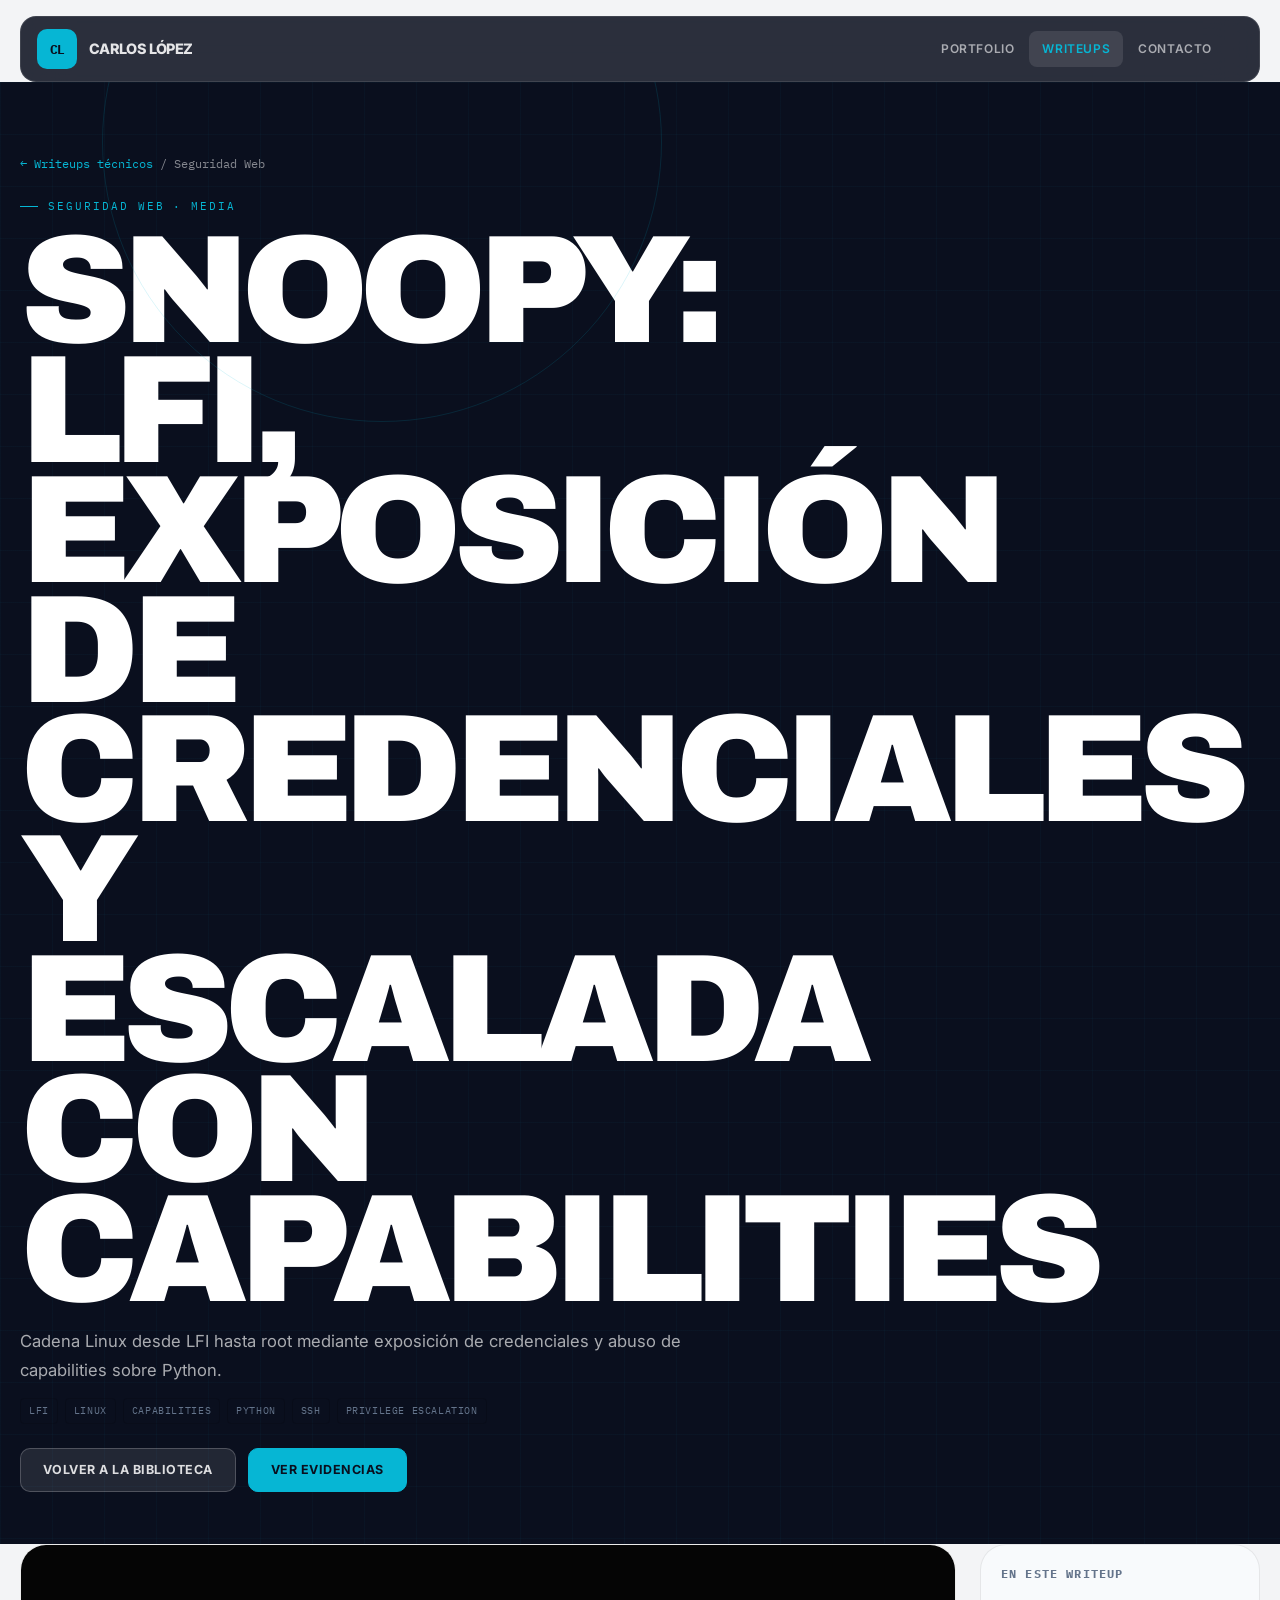
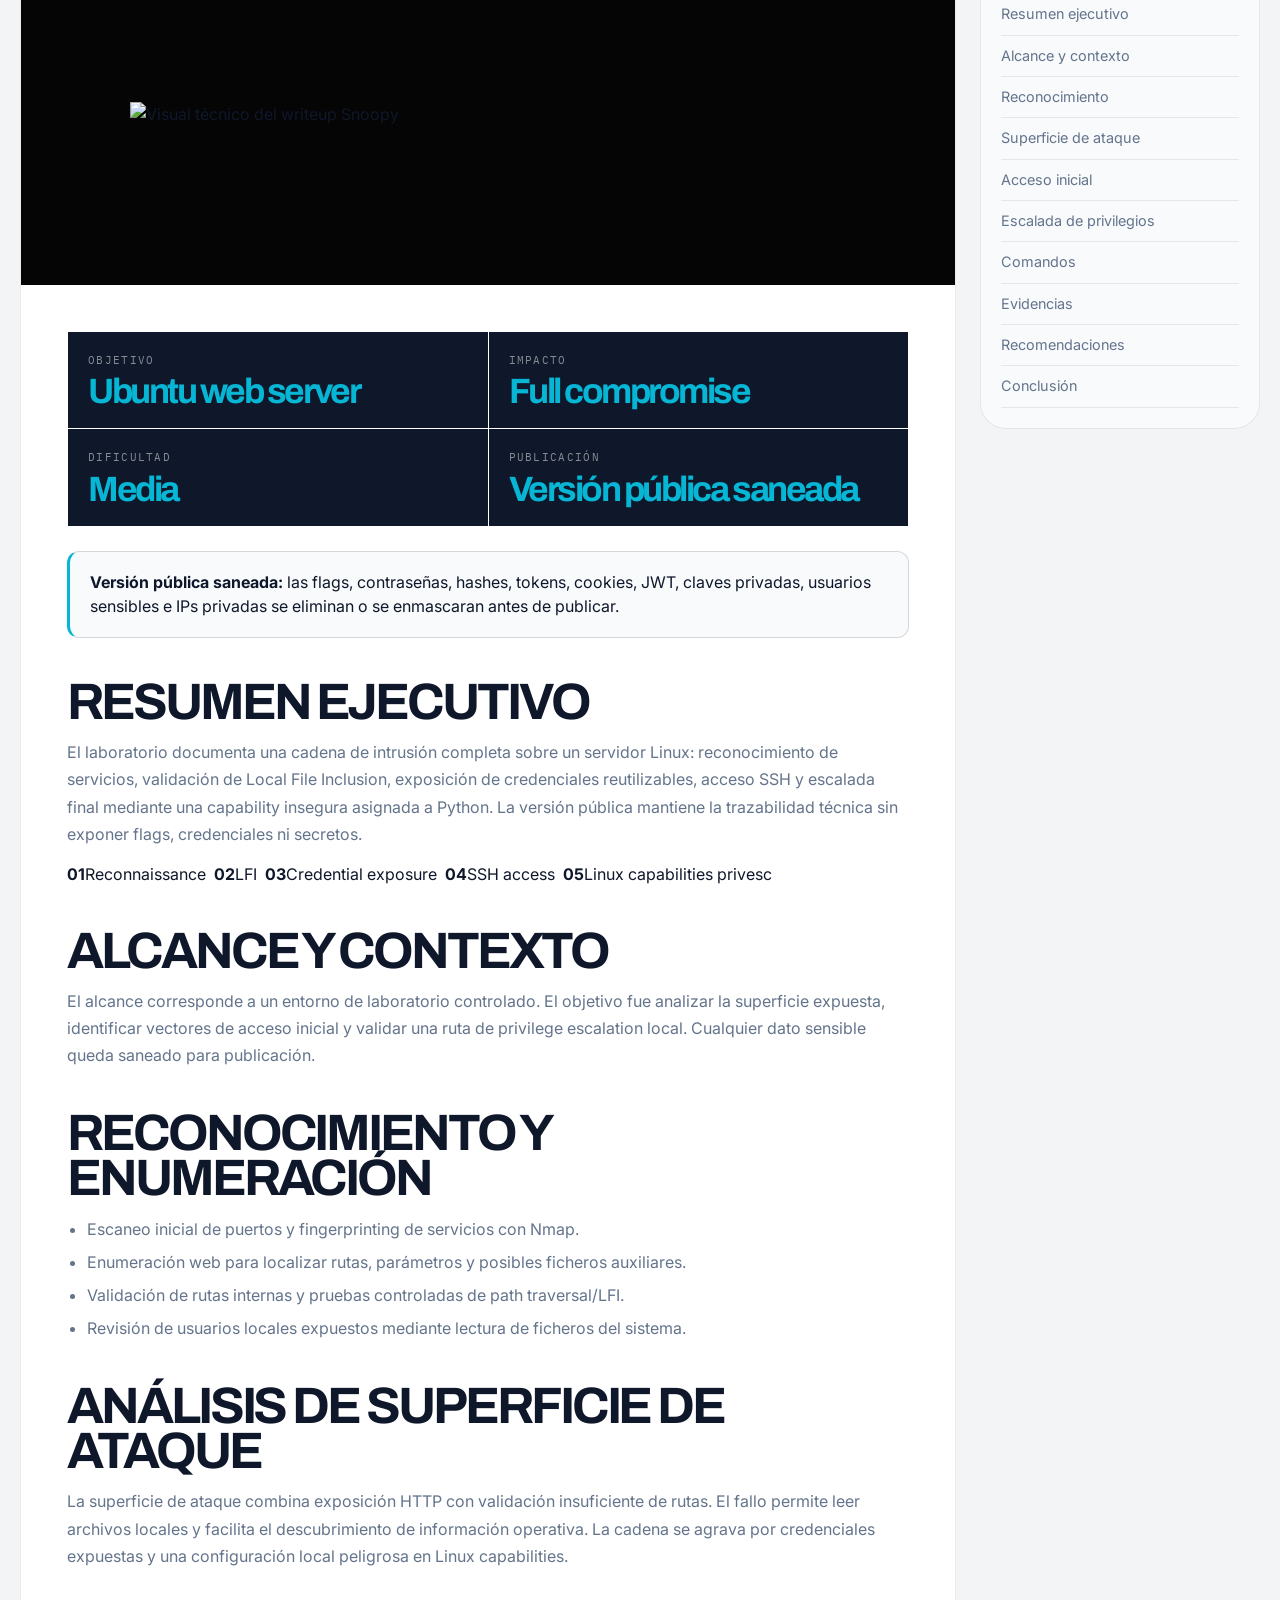
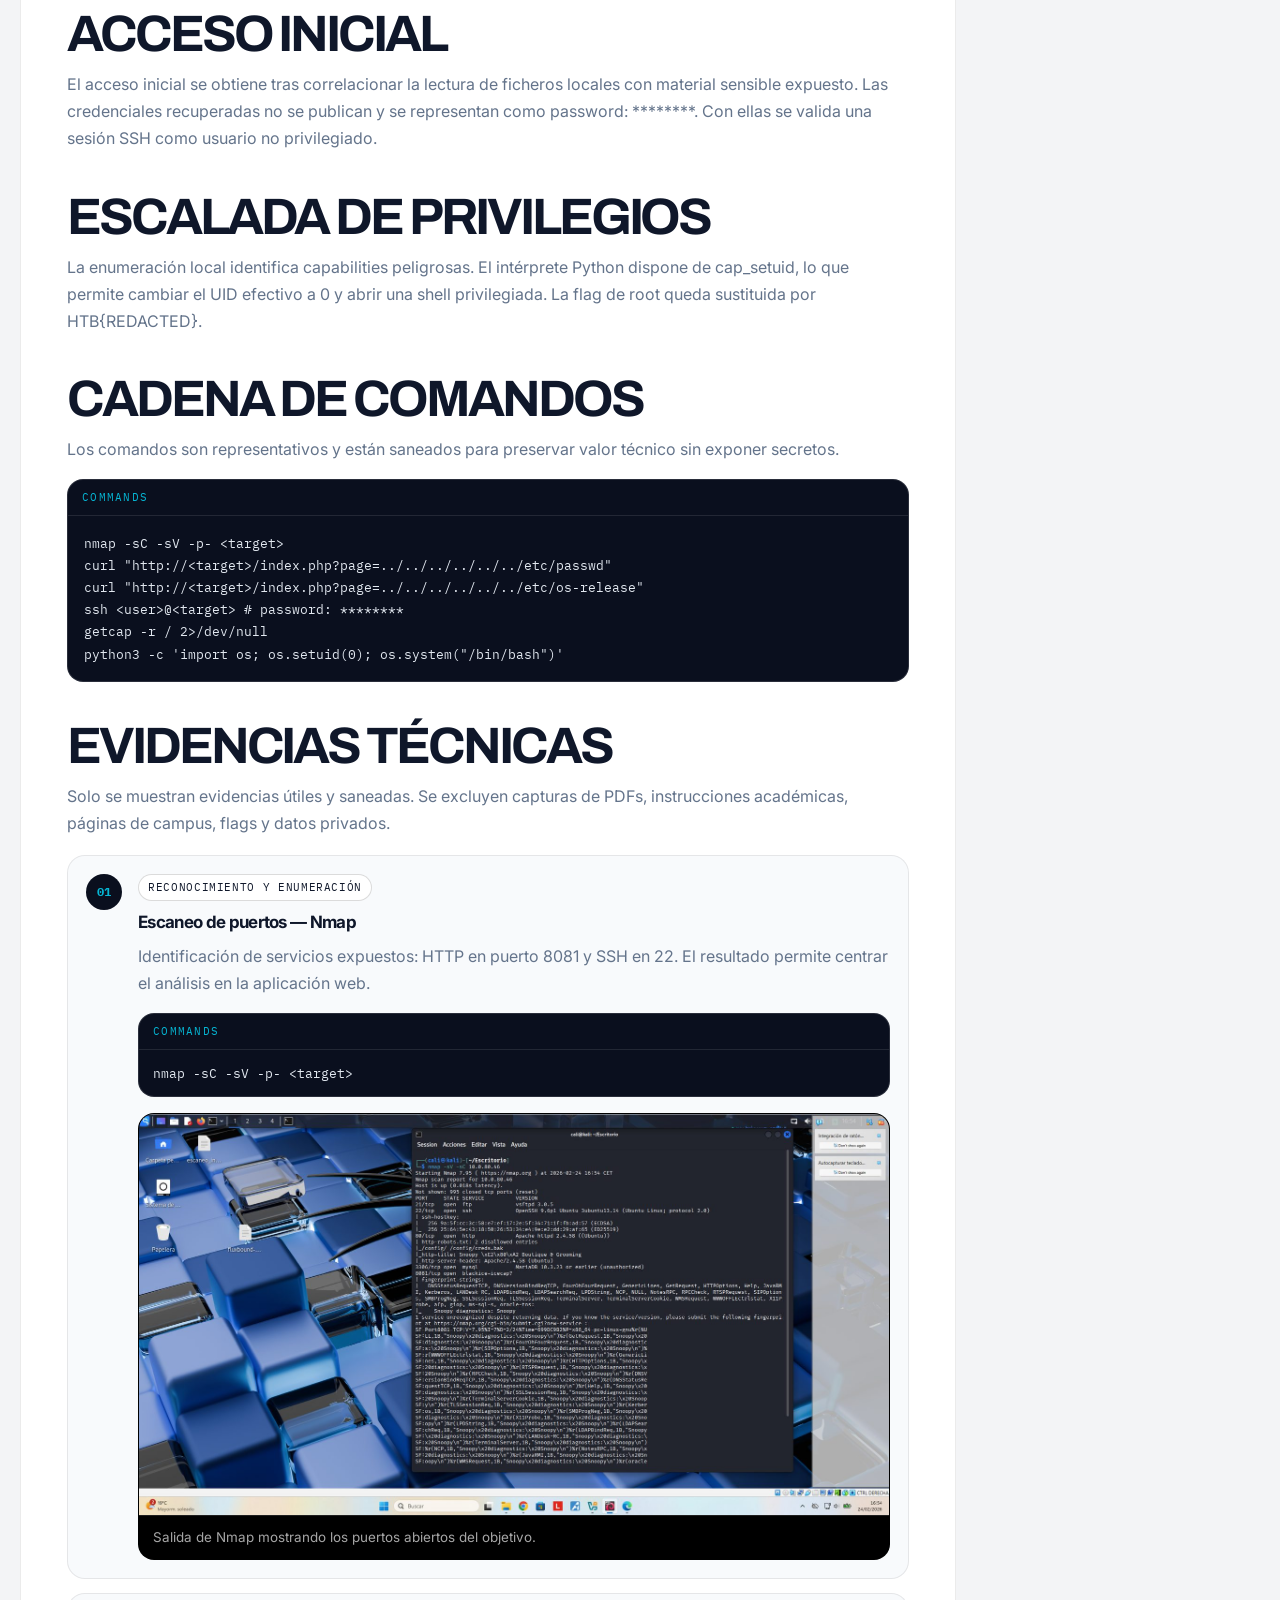
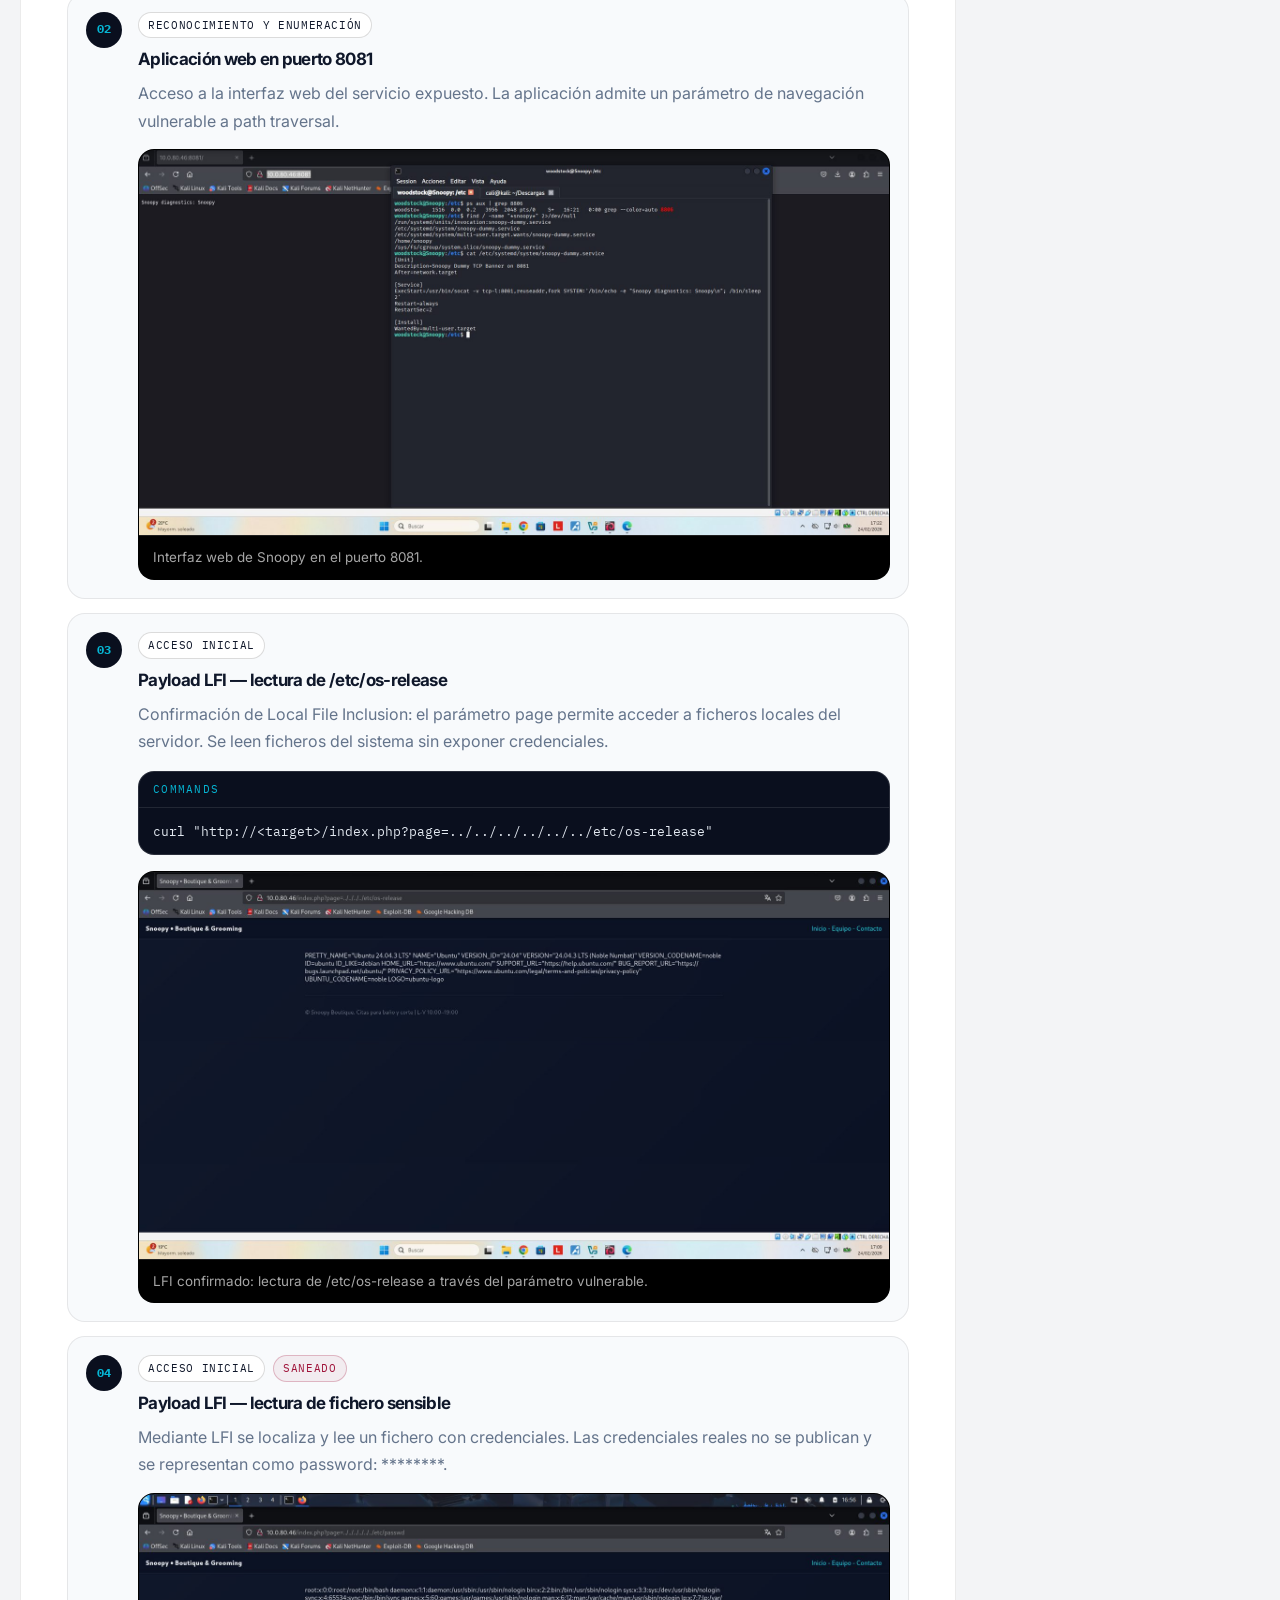
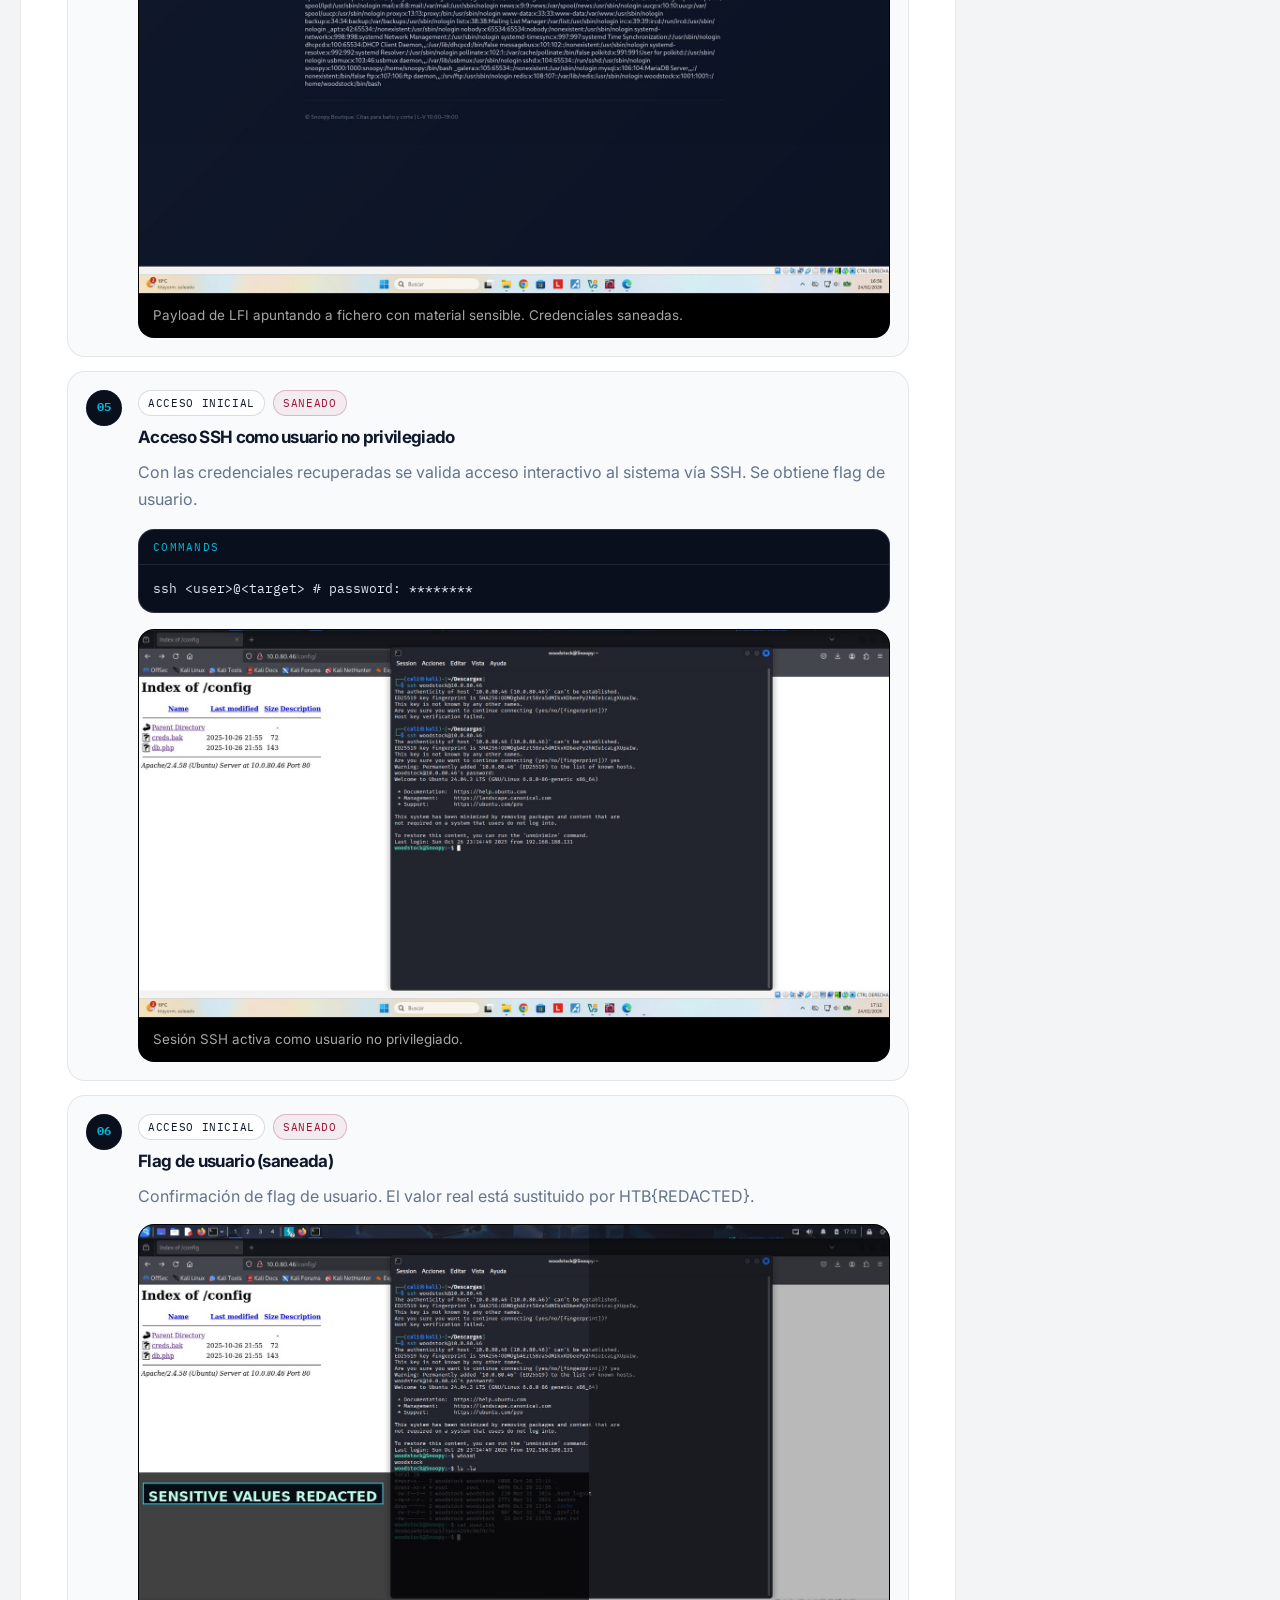
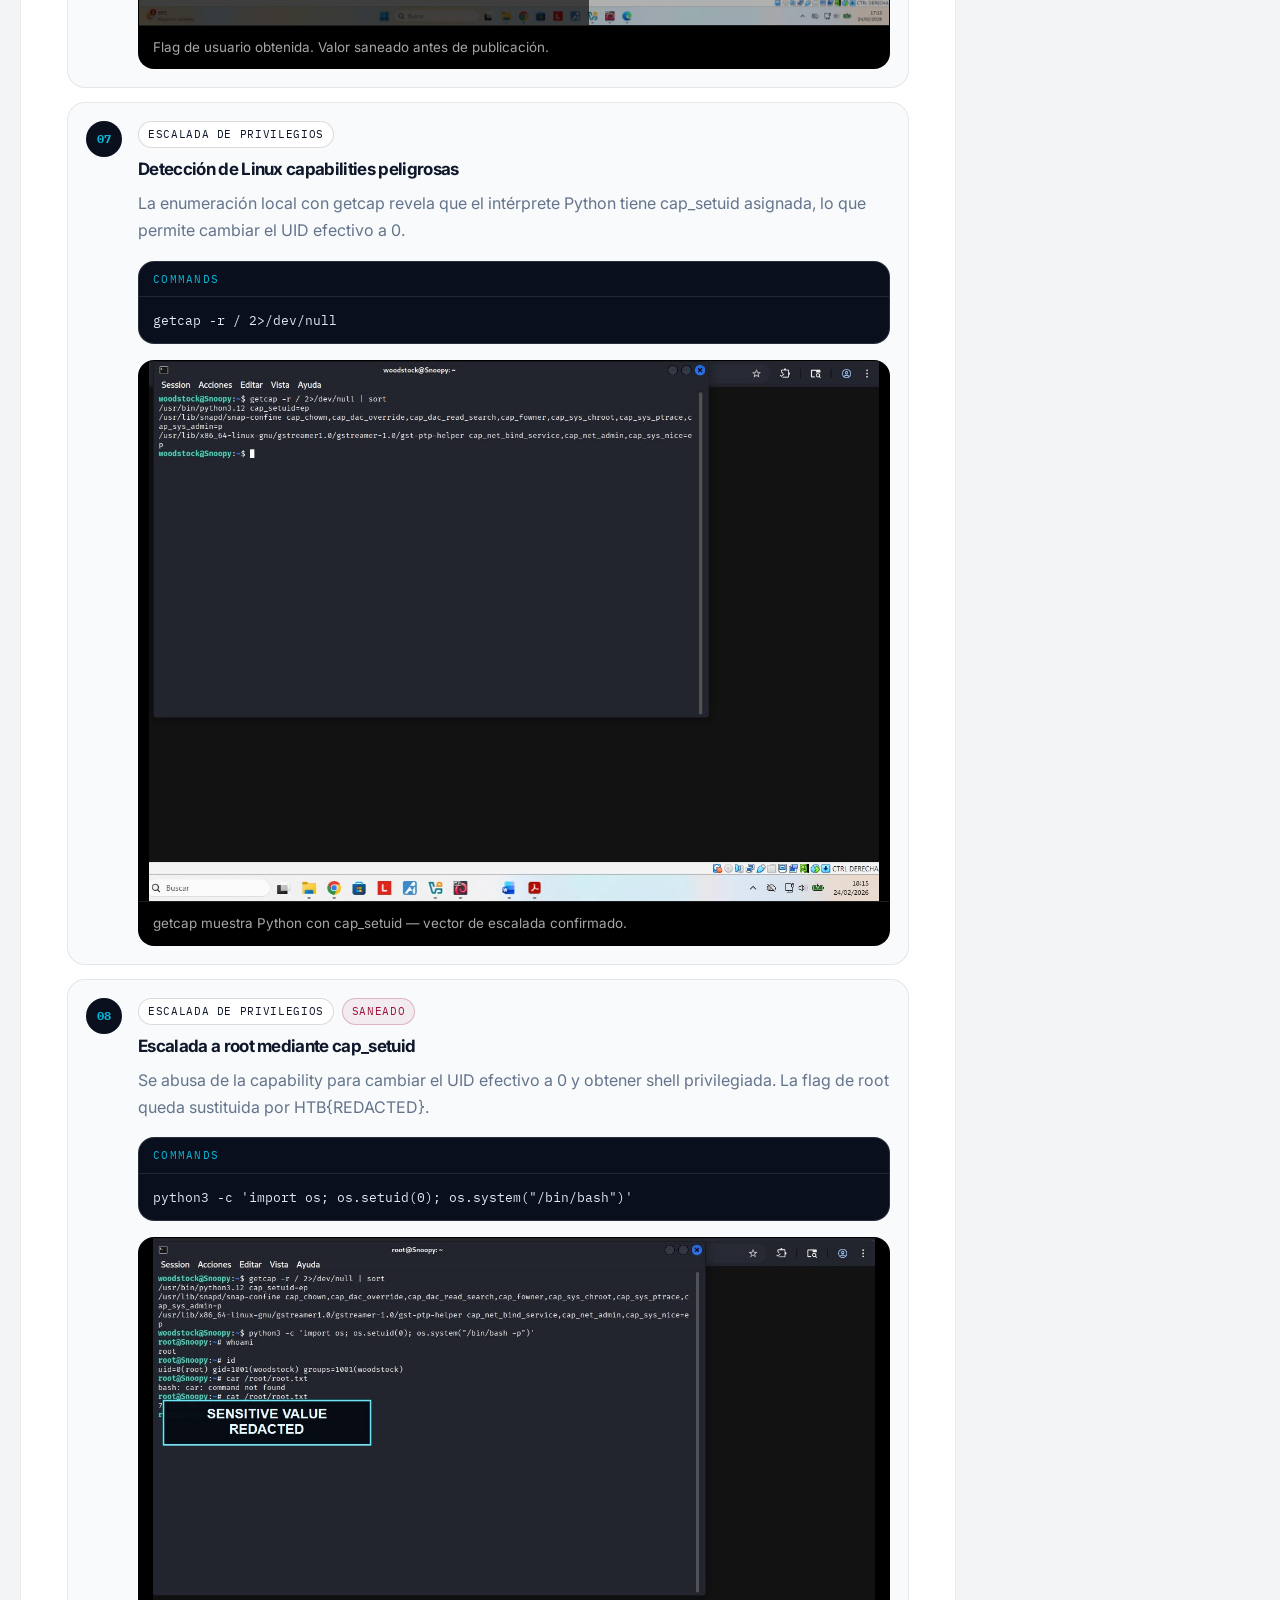
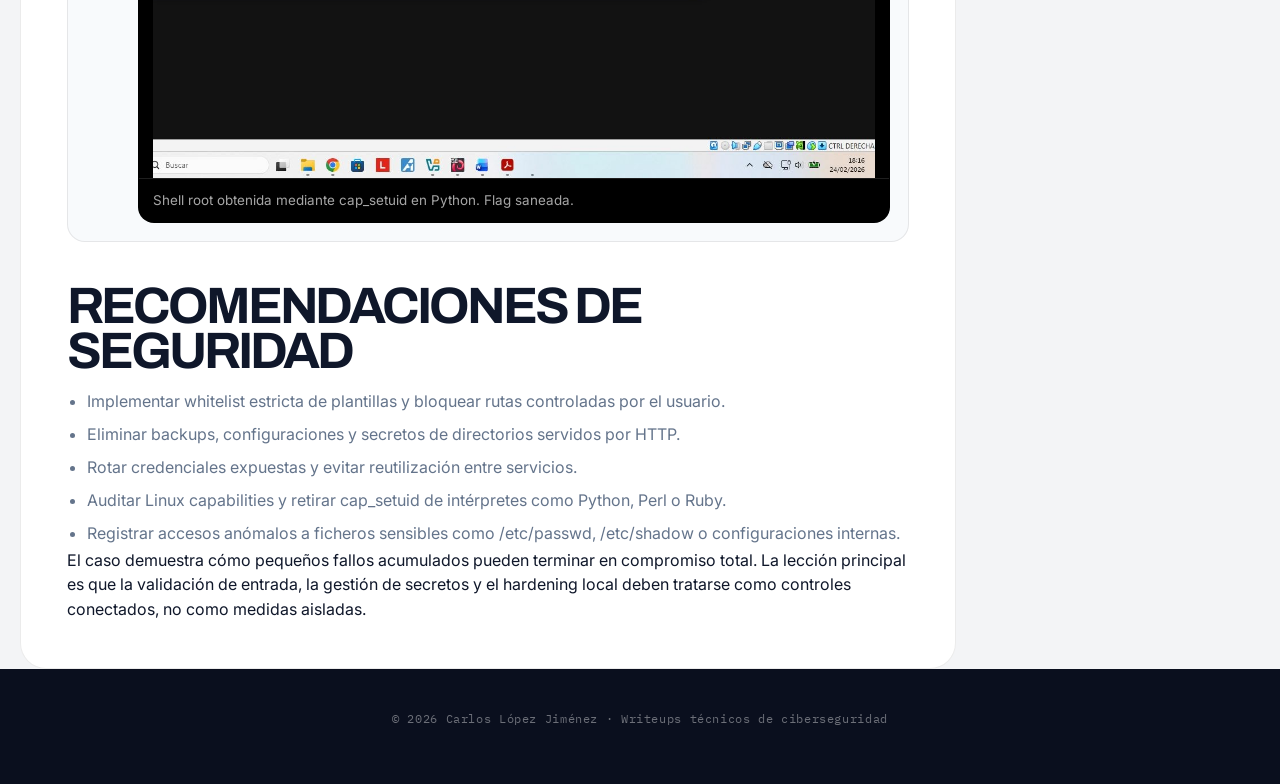
==== commit df6c3235: "Añadir evidencias reales del M4 a todos los writeups - writeups-data.js: evidencias con imágenes rea" ====
--- a/writeup.html
+++ b/writeup.html
@@ -94,6 +94,7 @@
   <script>(function(){ const y=document.getElementById('footerYear'); if(y) y.textContent=new Date().getFullYear(); })();</script>
   <script src="assets/writeups/writeups-data.js"></script>
   <script src="assets/writeups/writeups-extra.js"></script>
+  <script src="assets/writeups/writeups-labs.js"></script>
   <script src="assets/writeups/writeups-runtime-cleanup.js"></script>
   <script src="assets/writeups/writeups-evidence-map.js"></script>
   <script src="assets/writeups/writeup-detail.js"></script>
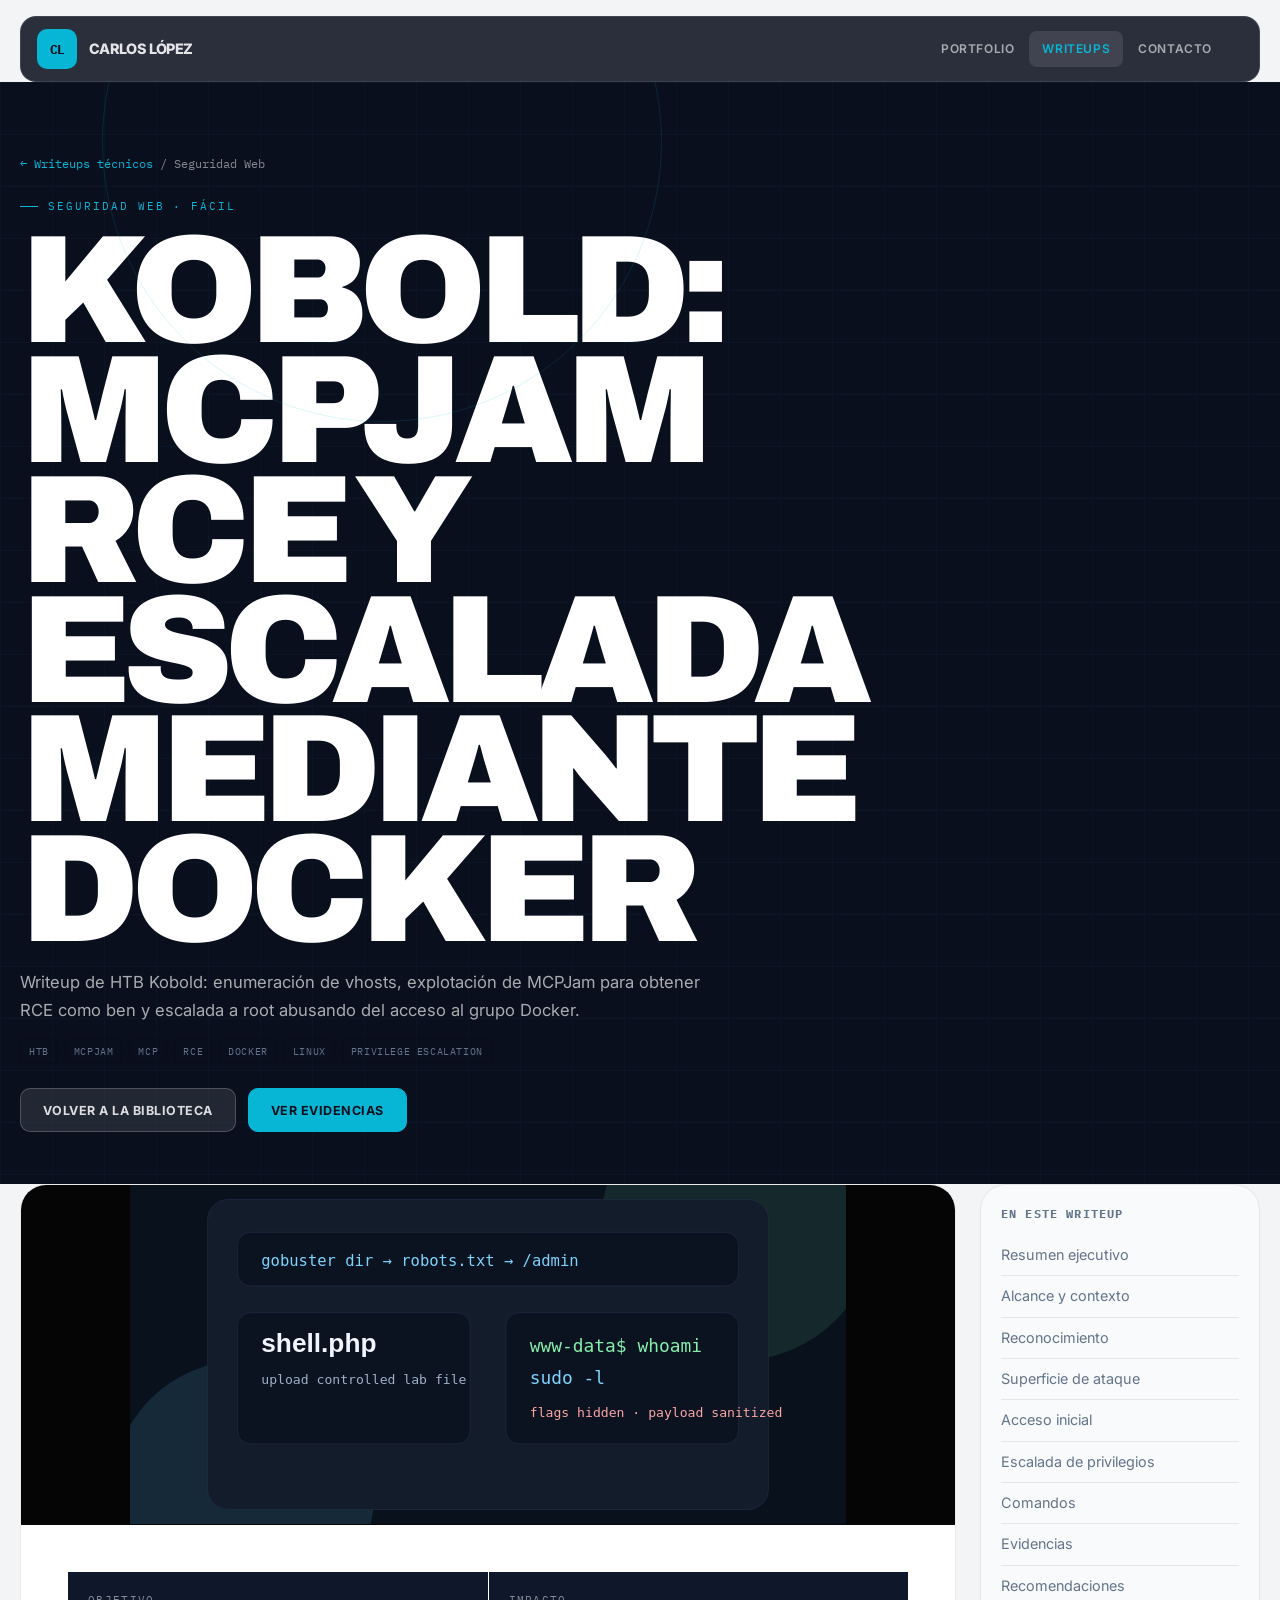
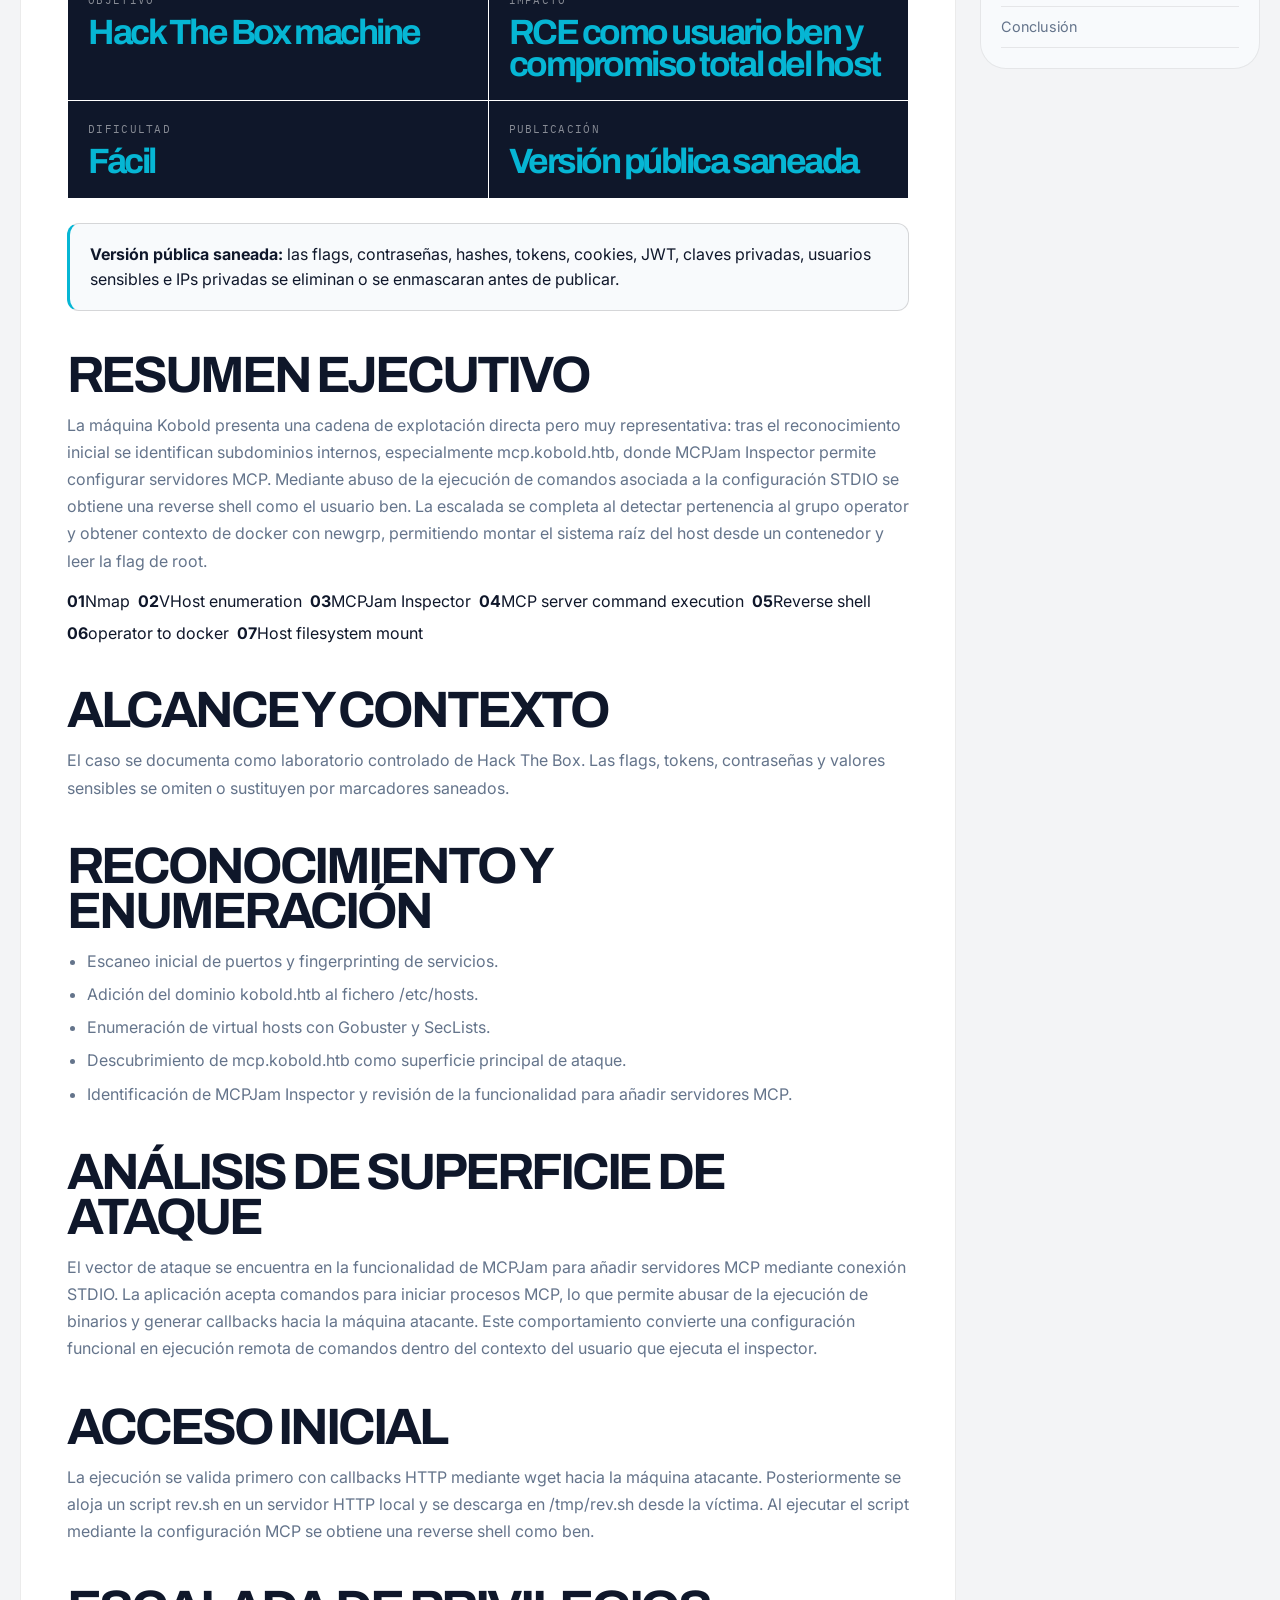
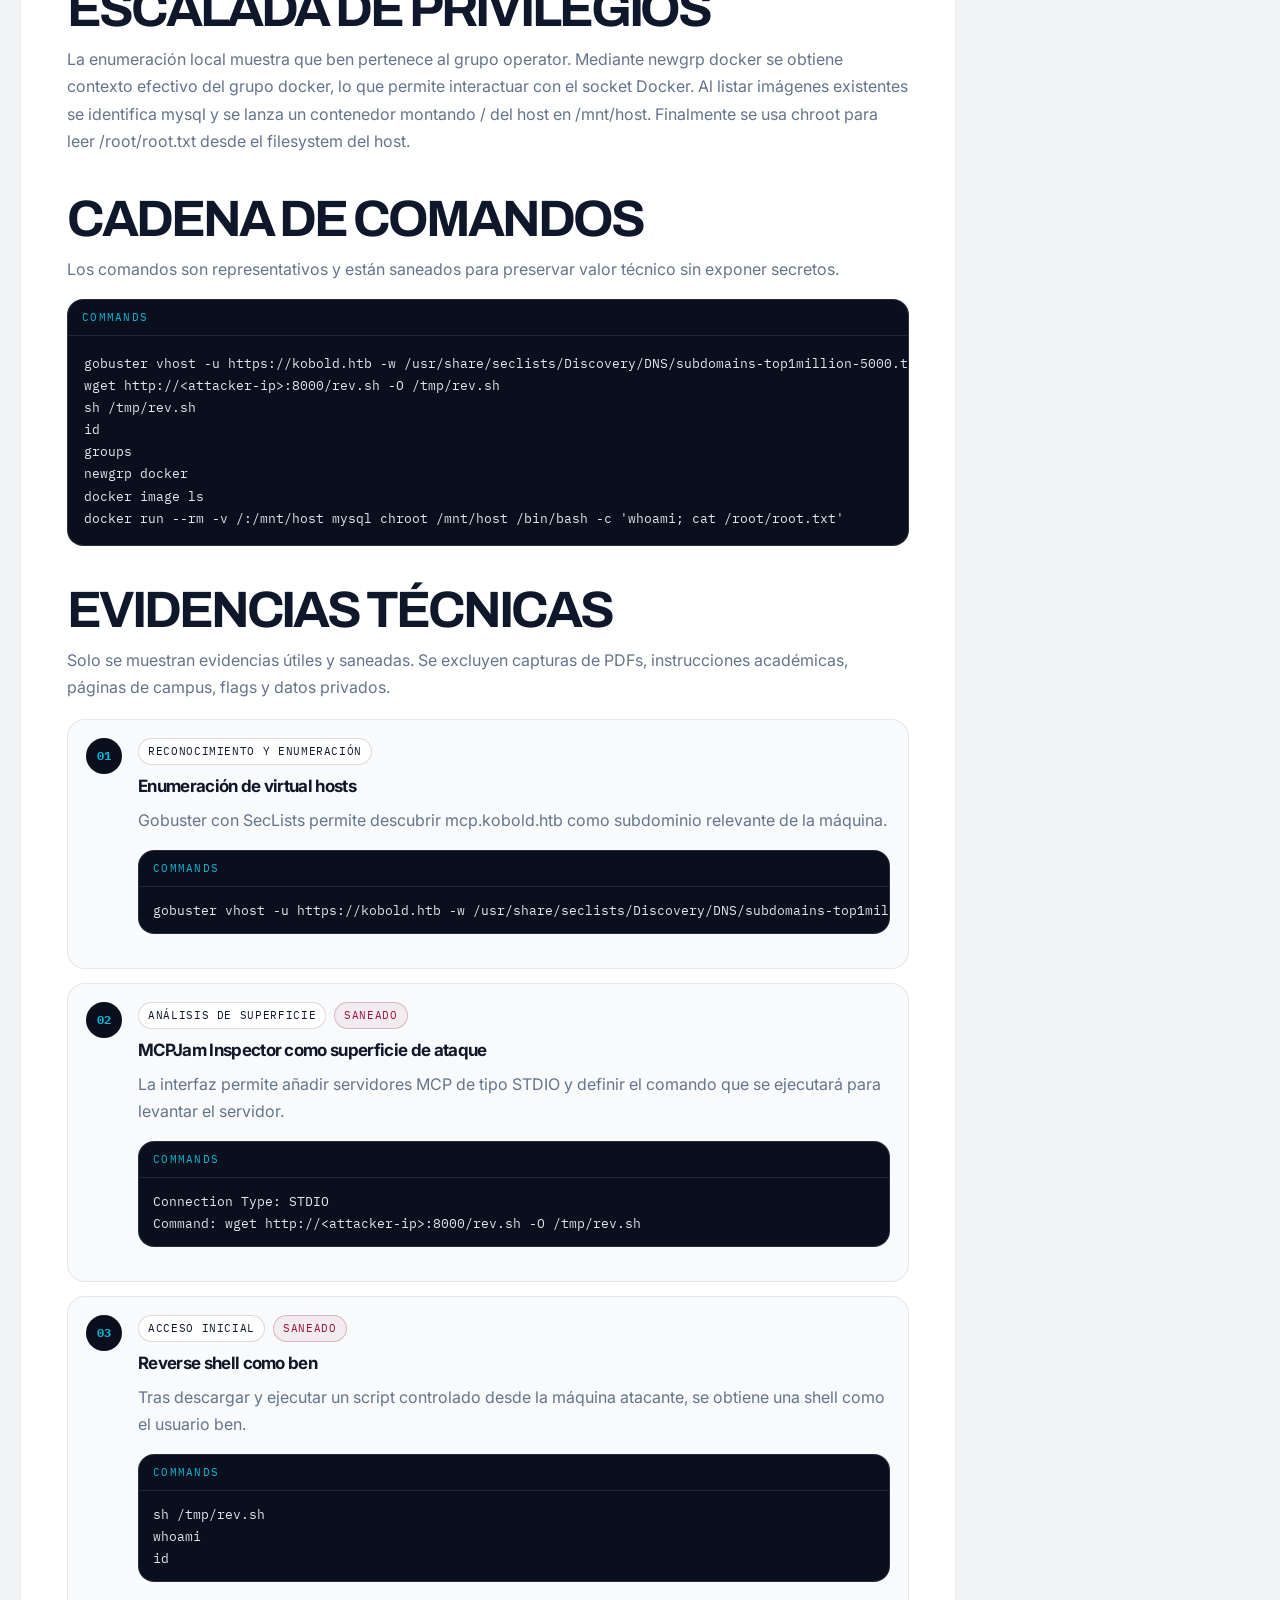
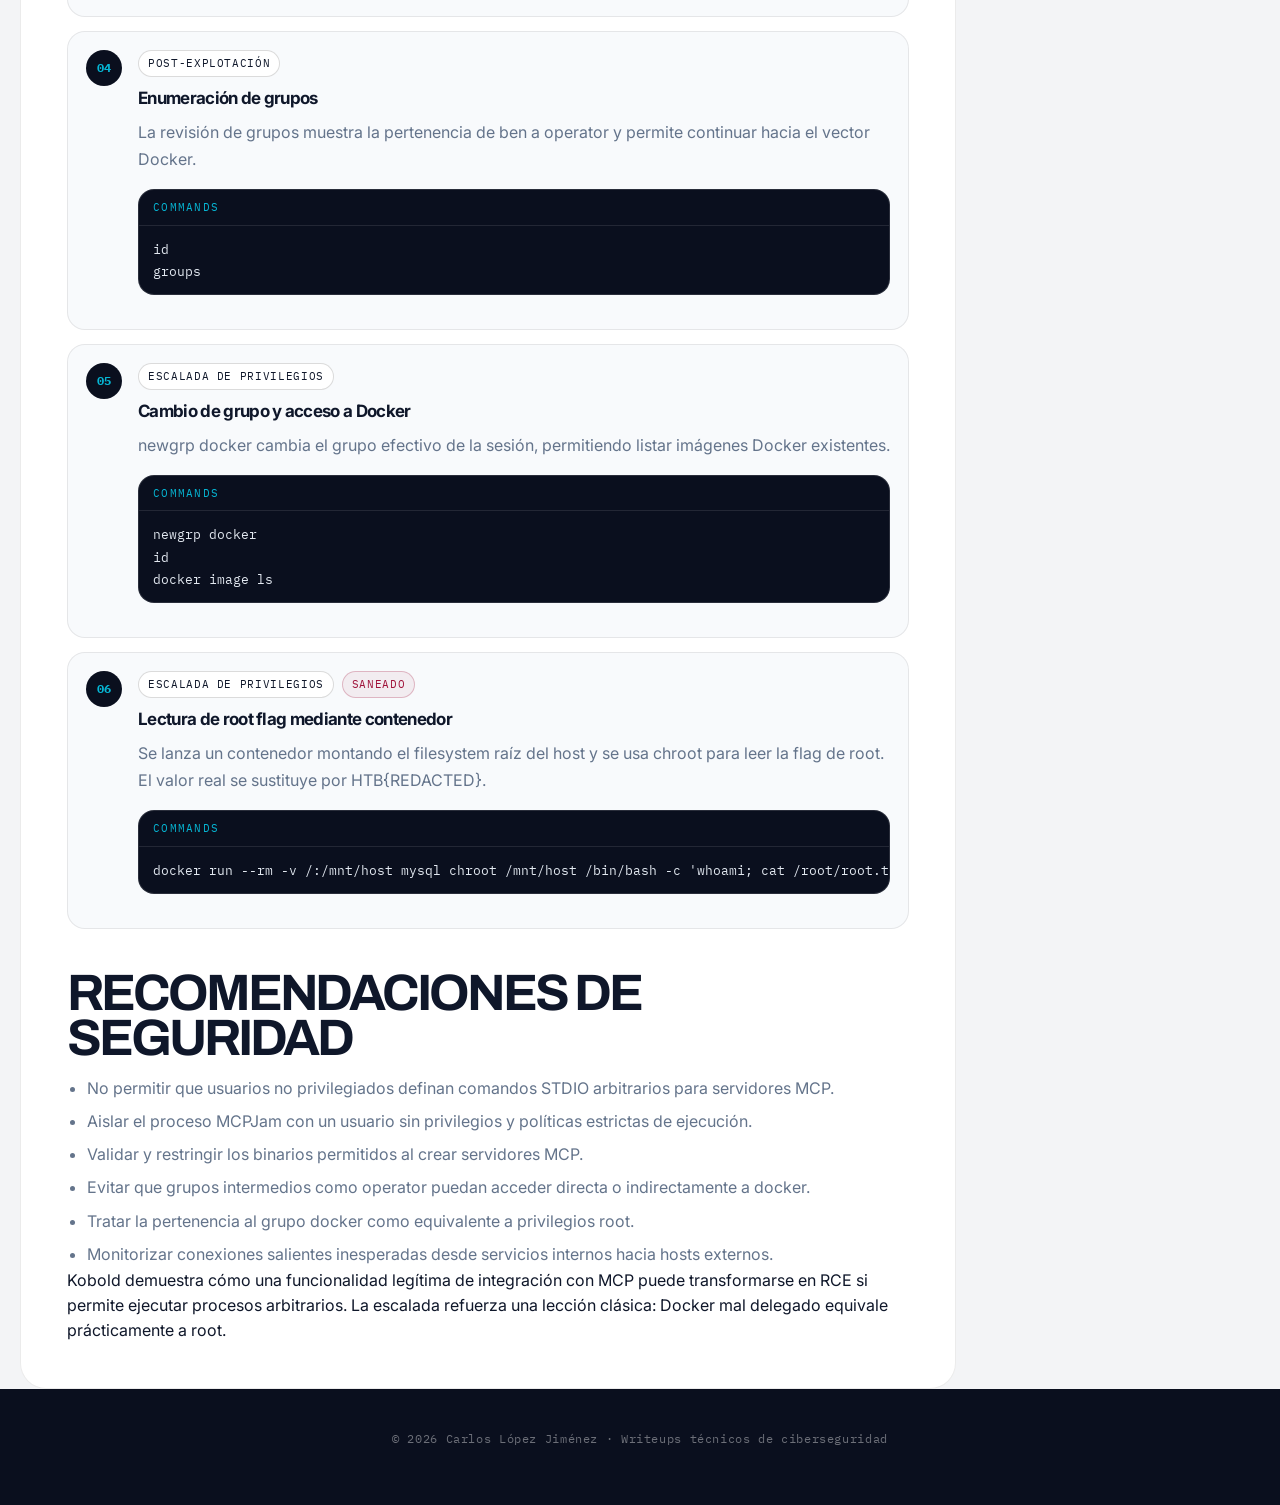
==== commit a94ad44b: "Load Kobold writeup on detail page" ====
--- a/writeup.html
+++ b/writeup.html
@@ -95,8 +95,9 @@
   <script src="assets/writeups/writeups-data.js"></script>
   <script src="assets/writeups/writeups-extra.js"></script>
   <script src="assets/writeups/writeups-labs.js"></script>
+  <script src="assets/writeups/writeups-kobold.js"></script>
   <script src="assets/writeups/writeups-runtime-cleanup.js"></script>
   <script src="assets/writeups/writeups-evidence-map.js"></script>
   <script src="assets/writeups/writeup-detail.js"></script>
 </body>
-</html>
+</html>
